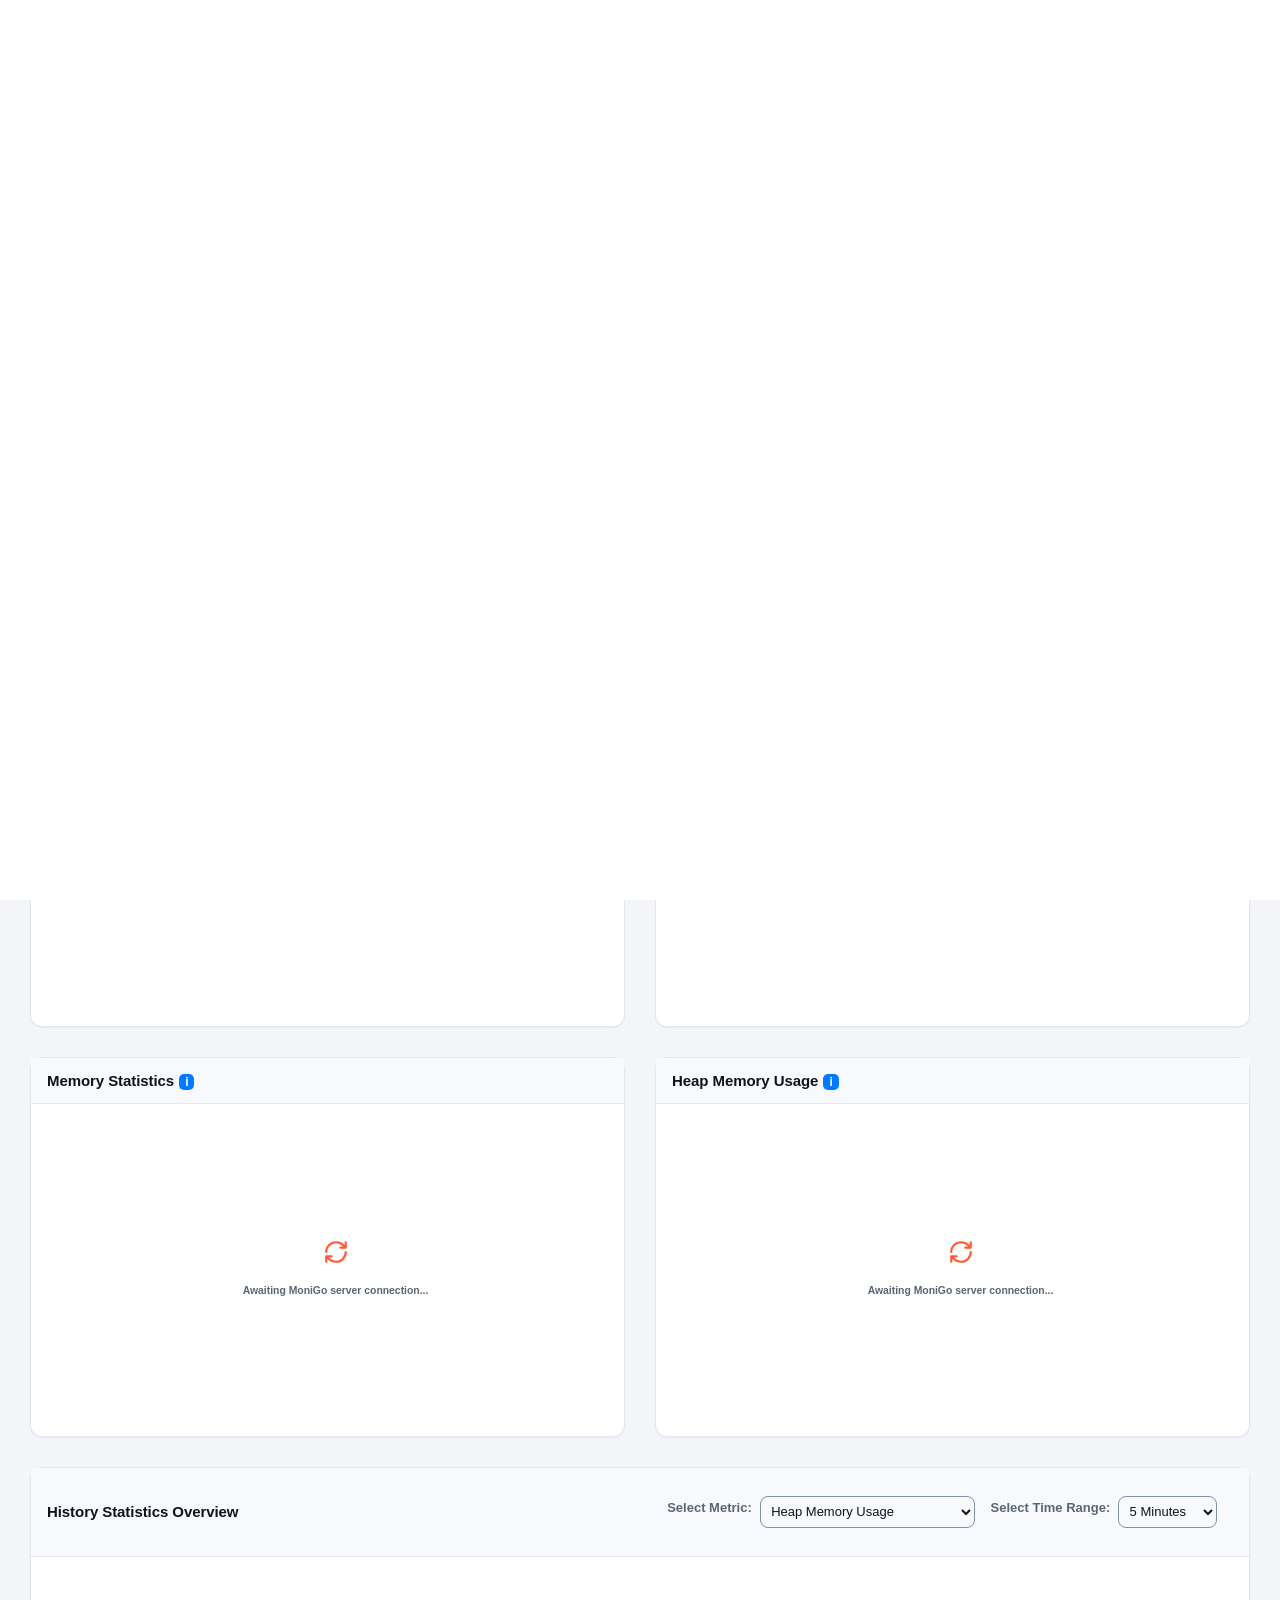
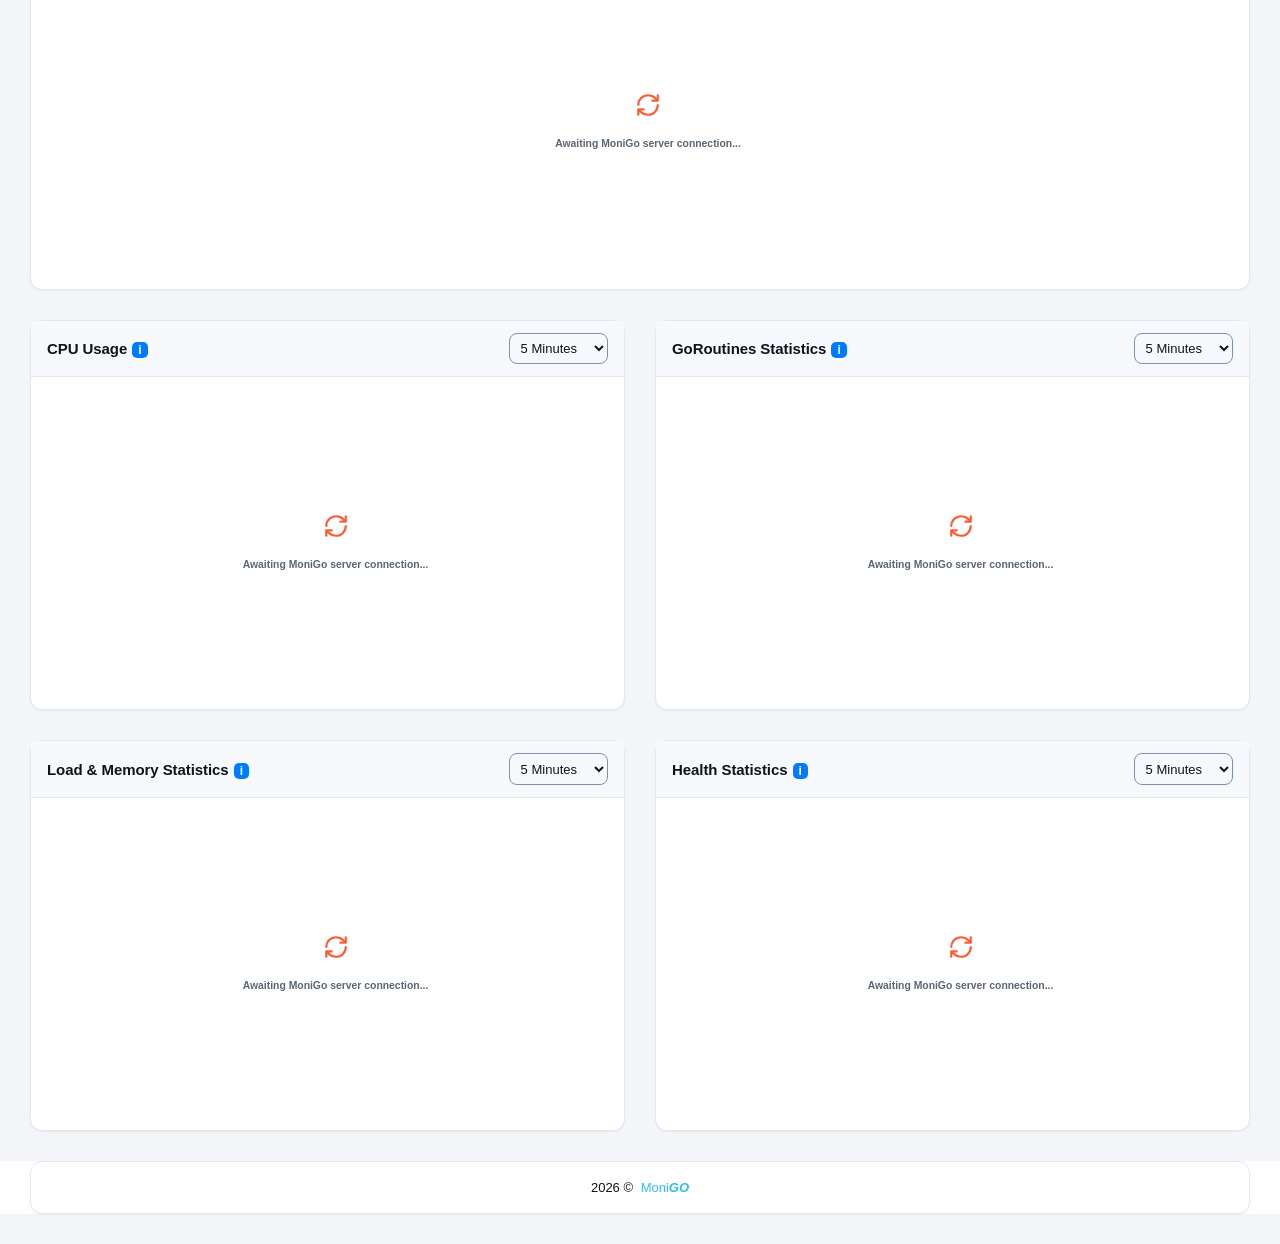
==== static/index.html @ 976254a9 "test(static): guard the invariants the shell swap is about to stress The dashboard has no build step" ====
<!DOCTYPE html>
<html lang="en">

<head>
    <meta charset="utf-8" />
    <meta name="viewport" content="width=device-width, initial-scale=1, shrink-to-fit=no" />
    <title>Monigo - Metrics Dashboard</title>
    <!-- Favicon -->
    <link rel="shortcut icon" href="./assets/favicon.ico" />

    <link rel="stylesheet" href="./css/core/backend-plugin.min.css" />
    <link rel="stylesheet" href="./css/core/backend.css?v=1.0.0" />
    <link rel="stylesheet" href="./css/monigo-styles.css" />
    <script src="./js/html2canvas.min.js"></script>
</head>

<body class="  ">
    <!--
      Icon sprite. Nine glyphs, hand-inlined, ~3 KB.

      This replaces Font Awesome 4.7.0, which was fetched from cdnjs and so
      rendered nothing on an airgapped host, and the dead `las la-bars` and
      `ri-menu-*` classes, whose icon fonts were never loaded at all in any
      network condition -- which is why the mobile menu buttons were invisible.

      Stroke icons inherit `currentColor`, so they follow the theme without a
      second set of rules. The GitHub mark is from simple-icons (CC0).
    -->
    <svg xmlns="http://www.w3.org/2000/svg" style="display:none" aria-hidden="true" focusable="false">
      <symbol id="i-menu" viewBox="0 0 24 24"><path d="M4 6h16M4 12h16M4 18h16"/></symbol>
      <symbol id="i-download" viewBox="0 0 24 24"><path d="M21 15v4a2 2 0 0 1-2 2H5a2 2 0 0 1-2-2v-4M7 10l5 5 5-5M12 15V3"/></symbol>
      <symbol id="i-refresh" viewBox="0 0 24 24"><path d="M3 12a9 9 0 0 1 9-9 9.75 9.75 0 0 1 6.74 2.74L21 8M21 3v5h-5M21 12a9 9 0 0 1-9 9 9.75 9.75 0 0 1-6.74-2.74L3 16M8 16H3v5"/></symbol>
      <symbol id="i-chevron-right" viewBox="0 0 24 24"><path d="m9 18 6-6-6-6"/></symbol>
      <symbol id="i-moon" viewBox="0 0 24 24"><path d="M12 3a6 6 0 0 0 9 9 9 9 0 1 1-9-9Z"/></symbol>
      <symbol id="i-sun" viewBox="0 0 24 24"><circle cx="12" cy="12" r="4"/><path d="M12 2v2M12 20v2M4.93 4.93l1.41 1.41M17.66 17.66l1.41 1.41M2 12h2M20 12h2M6.34 17.66l-1.41 1.41M19.07 4.93l-1.41 1.41"/></symbol>
      <symbol id="i-alert-triangle" viewBox="0 0 24 24"><path d="m21.73 18-8-14a2 2 0 0 0-3.48 0l-8 14A2 2 0 0 0 4 21h16a2 2 0 0 0 1.73-3ZM12 9v4M12 17h.01"/></symbol>
      <symbol id="i-check-circle" viewBox="0 0 24 24"><path d="M21.8 10A10 10 0 1 1 17 3.34M9 11l3 3L22 4"/></symbol>
      <symbol id="i-github" viewBox="0 0 24 24" fill="currentColor" stroke="none"><path d="M12 .297c-6.63 0-12 5.373-12 12 0 5.303 3.438 9.8 8.205 11.385.6.113.82-.258.82-.577 0-.285-.01-1.04-.015-2.04-3.338.724-4.042-1.61-4.042-1.61C4.422 18.07 3.633 17.7 3.633 17.7c-1.087-.744.084-.729.084-.729 1.205.084 1.838 1.236 1.838 1.236 1.07 1.835 2.809 1.305 3.495.998.108-.776.417-1.305.76-1.605-2.665-.3-5.466-1.332-5.466-5.93 0-1.31.465-2.38 1.235-3.22-.135-.303-.54-1.523.105-3.176 0 0 1.005-.322 3.3 1.23.96-.267 1.98-.399 3-.405 1.02.006 2.04.138 3 .405 2.28-1.552 3.285-1.23 3.285-1.23.645 1.653.24 2.873.12 3.176.765.84 1.23 1.91 1.23 3.22 0 4.61-2.805 5.625-5.475 5.92.42.36.81 1.096.81 2.22 0 1.606-.015 2.896-.015 3.286 0 .315.21.69.825.57C20.565 22.092 24 17.592 24 12.297c0-6.627-5.373-12-12-12"/></symbol>
    </svg>
    <!-- loader Start -->
    <div id="loading">
        <div id="loading-center"></div>
    </div>
    <!-- loader END -->
    <!-- Wrapper Start -->
    <div class="wrapper">
        <div class="iq-sidebar sidebar-default">
            <div class="iq-sidebar-logo d-flex align-items-center justify-content-between">
                <a href="./index.html" class="header-logo">
                    <img src="./assets/monigo-icon.png" class="img-fluid rounded-normal light-logo" alt="logo" />
                </a>
                <div class="iq-menu-bt-sidebar ml-0">
                    <svg class="icon wrapper-menu" aria-hidden="true"><use href="#i-menu"></use></svg>
                </div>
            </div>
            <!-- Service identity. The design puts what you are looking at above
                 the navigation, so the page answers "which service is this?"
                 without a round trip. Populated by common.js. -->
            <div class="mg-identity">
                <div class="mg-identity-avatar" id="mg-avatar">--</div>
                <div class="mg-identity-text">
                    <span class="mg-identity-name" id="mg-service-name">&nbsp;</span>
                    <span class="mg-identity-meta" id="mg-service-meta">&nbsp;</span>
                </div>
                <span class="mg-identity-dot" id="mg-status-dot" title="Connected"></span>
            </div>

            <div class="data-scrollbar" data-scroll="1">
                <nav class="iq-sidebar-menu">
                    <ul id="iq-sidebar-toggle" class="iq-menu">
                        <li class="mg-navlabel">MONITOR</li>
                        <li class="active">
                            <a href="./index.html" class="svg-icon">
                                <svg class="svg-icon" id="p-dash1" width="20" height="20"
                                    xmlns="http://www.w3.org/2000/svg" viewBox="0 0 24 24" fill="none"
                                    stroke="currentColor" stroke-width="2" stroke-linecap="round"
                                    stroke-linejoin="round">
                                    <path
                                        d="M21 16V8a2 2 0 0 0-1-1.73l-7-4a2 2 0 0 0-2 0l-7 4A2 2 0 0 0 3 8v8a2 2 0 0 0 1 1.73l7 4a2 2 0 0 0 2 0l7-4A2 2 0 0 0 21 16z">
                                    </path>
                                    <polyline points="3.27 6.96 12 12.01 20.73 6.96"></polyline>
                                    <line x1="12" y1="22.08" x2="12" y2="12"></line>
                                </svg>
                                <span class="ml-4">Dashboards</span>
                            </a>
                        </li>
                        <li class=" ">
                            <a href="./function-metrics.html" class="">
                                <svg class="svg-icon" id="p-dash1" width="20" height="20"
                                    xmlns="http://www.w3.org/2000/svg" viewBox="0 0 24 24" fill="none"
                                    stroke="currentColor" stroke-width="2" stroke-linecap="round"
                                    stroke-linejoin="round">
                                    <path
                                        d="M21 16V8a2 2 0 0 0-1-1.73l-7-4a2 2 0 0 0-2 0l-7 4A2 2 0 0 0 3 8v8a2 2 0 0 0 1 1.73l7 4a2 2 0 0 0 2 0l7-4A2 2 0 0 0 21 16z">
                                    </path>
                                    <polyline points="3.27 6.96 12 12.01 20.73 6.96"></polyline>
                                    <line x1="12" y1="22.08" x2="12" y2="12"></line>
                                </svg>
                                <span class="ml-4">Function Metrics</span><span class="mg-badge" id="mg-count-functions"></span>
                            </a>
                        </li>
                        <li class=" ">
                            <a href="./go-routines-stats.html" class="">
                                <svg class="svg-icon" id="p-dash1" width="20" height="20"
                                    xmlns="http://www.w3.org/2000/svg" viewBox="0 0 24 24" fill="none"
                                    stroke="currentColor" stroke-width="2" stroke-linecap="round"
                                    stroke-linejoin="round">
                                    <path
                                        d="M21 16V8a2 2 0 0 0-1-1.73l-7-4a2 2 0 0 0-2 0l-7 4A2 2 0 0 0 3 8v8a2 2 0 0 0 1 1.73l7 4a2 2 0 0 0 2 0l7-4A2 2 0 0 0 21 16z">
                                    </path>
                                    <polyline points="3.27 6.96 12 12.01 20.73 6.96"></polyline>
                                    <line x1="12" y1="22.08" x2="12" y2="12"></line>
                                </svg>
                                <span class="ml-4">Go Routines Stats</span><span class="mg-badge" id="mg-count-goroutines"></span>
                            </a>
                        </li>
                        <li class=" ">
                            <a href="./reports.html" class="">
                                <svg class="svg-icon" id="p-dash7" width="20" height="20"
                                    xmlns="http://www.w3.org/2000/svg" viewBox="0 0 24 24" fill="none"
                                    stroke="currentColor" stroke-width="2" stroke-linecap="round"
                                    stroke-linejoin="round">
                                    <path d="M14 2H6a2 2 0 0 0-2 2v16a2 2 0 0 0 2 2h12a2 2 0 0 0 2-2V8z"></path>
                                    <polyline points="14 2 14 8 20 8"></polyline>
                                    <line x1="16" y1="13" x2="8" y2="13"></line>
                                    <line x1="16" y1="17" x2="8" y2="17"></line>
                                    <polyline points="10 9 9 9 8 9"></polyline>
                                </svg>
                                <span class="ml-4">Reports</span>
                            </a>
                            <ul id="reports" class="iq-submenu collapse" data-parent="#iq-sidebar-toggle"></ul>
                        </li>
                    </ul>
                </nav>
                <div class="mg-storage">
                    <div class="mg-storage-head">
                        <span>STORAGE</span>
                        <span id="mg-storage-mode">&nbsp;</span>
                    </div>
                    <div class="mg-storage-value" id="mg-storage-value">&nbsp;</div>
                </div>
                <div id="sidebar-bottom" class="position-relative sidebar-bottom">
                    <div class="card border-none border-radius-20 p-2 bg-success-light">
                        <div class="card-body">
                            <div class="sidebarbottom-content">
                                <h6 class="body-title">
                                    Found a bug or have a feature request? Please report it on
                                    GitHub. If you find this project useful, we would appreciate
                                    a star on GitHub.
                                </h6>
                                <button type="button" class="btn sidebar-bottom-btn mt-4">
                                    <a href="https://github.com/iyashjayesh/monigo" target="_blank">
                                        Support the project
                                    </a>
                                </button>
                            </div>
                        </div>
                    </div>
                </div>
                <div class="p-3"></div>
            </div>
        </div>
        <div class="iq-top-navbar">
            <div class="iq-navbar-custom">
                <nav class="navbar navbar-expand-lg navbar-light p-0">
                    <div class="iq-navbar-logo d-flex align-items-center justify-content-between">
                        <svg class="icon wrapper-menu" aria-hidden="true"><use href="#i-menu"></use></svg>
                        <a href="./index.html" class="header-logo">
                            <img src="./assets/monigo-icon.png" class="img-fluid rounded-normal light-logo"
                                alt="logo" />
                        </a>
                    </div>
                    <div class="iq-search-bar device-search">
                        <div class="d-flex align-items-center">
                            <div class="collapse navbar-collapse">
                                <ul class="card navbar-nav ml-auto navbar-list align-items-center border-radius-20">
                                    <li class="nav-item nav-icon">
                                        <div class="health-status p-1">
                                            <span id="health-indicator" class="health-indicator"></span>
                                            <span id="health-message" class="health-message"></span>
                                        </div>
                                    </li>
                                </ul>
                            </div>
                        </div>
                    </div>
                    <button id="download-image-btn" type="button" class="btn btn-primary add-list">
                        <svg class="icon" aria-hidden="true"><use href="#i-download"></use></svg>
                        Download Dashboard Image
                    </button>
                    <div class="d-flex align-items-center">
                        <button class="navbar-toggler" type="button" data-toggle="collapse"
                            data-target="#navbarSupportedContent" aria-controls="navbarSupportedContent"
                            aria-label="Toggle navigation">
                            <svg class="icon" aria-hidden="true"><use href="#i-menu"></use></svg>
                        </button>
                        <div class="collapse navbar-collapse" id="navbarSupportedContent">
                            <ul class="navbar-nav ml-auto navbar-list align-items-center">
                                <!-- on hover cursor-pointer -->
                                <svg id="refresh-btn" class="icon mr-2 cursor-pointer" aria-hidden="true"><use href="#i-refresh"></use></svg>
                                <li class="nav-item nav-icon">
                                    <a class="btn border add-btn">
                                        <span id="refresh-countdown">Refreshing in 5m 0s</span>
                                    </a>
                                </li>
                                <li class="nav-item nav-icon dropdown">
                                    <a href="https://github.com/iyashjayesh/monigo" target="_blank">
                                        <svg class="icon icon-2x cursor-pointer" aria-hidden="true"><use href="#i-github"></use></svg>
                                        <span class="bg-primary"></span>
                                    </a>
                                </li>
                            </ul>
                        </div>
                    </div>
                </nav>
            </div>
        </div>
        <div class="content-page" id="content-page">
            <div class="container-fluid">
                <div class="row">
                    <div class="col-lg-4 align-items-center">
                        <div class="card card-block card-stretch card-height">
                            <div class="card-body">
                                <div class="service-health">
                                    <h4 class="mb-0">
                                        Health Info
                                        <span class="info-icon ml-1" data-tooltip="Health Score Calculation">i</span>
                                    </h4>
                                    <div id="service-health-tag"></div>
                                    <div id="system-health-tag"></div>
                                </div>
                                <div class="gauge" id="g1">
                                    <svg class="radial-ring" viewBox="0 0 100 100" style="width: 120px; height: 120px; margin: 0 auto; display: block;">
                                        <circle cx="50" cy="50" r="40" fill="transparent" stroke="rgba(156, 163, 175, 0.2)" stroke-width="8"></circle>
                                        <text x="50" y="56" text-anchor="middle" font-size="16" font-weight="bold" fill="#9ca3af">--%</text>
                                    </svg>
                                </div>
                            </div>
                        </div>
                    </div>
                    <div class="col-lg-8">
                        <div class="row">
                            <div class="col-lg-3 col-md-3">
                                <div class="card card-block card-stretch card-height">
                                    <div class="card-body">
                                        <div class="icon iq-icon-box-2 bg-info-light">
                                            <img src="./assets/product/service.png" class="img-fluid"
                                                alt="GoRoutines Image" />
                                        </div>
                                        <div id="service_name"></div>
                                        <div class="iq-progress-bar mt-2">
                                            <span class="bg-info iq-progress progress-1" data-percent="100">
                                            </span>
                                        </div>
                                    </div>
                                </div>
                            </div>
                            <div class="col-lg-3 col-md-3">
                                <div class="card card-block card-stretch card-height">
                                    <div class="card-body">
                                        <div class="icon iq-icon-box-2 bg-info-light">
                                            <img src="./assets/product/go-version.png" class="img-fluid"
                                                alt="GoRoutines Image" />
                                        </div>
                                        <div id="go_version"></div>
                                        <div class="iq-progress-bar mt-2">
                                            <span class="bg-info iq-progress progress-1" data-percent="100">
                                            </span>
                                        </div>
                                    </div>
                                </div>
                            </div>
                            <div class="col-lg-6 col-md-6">
                                <div class="card card-block card-stretch card-height">
                                    <div class="card-body">
                                        <div class="d-flex align-items-center card-total-sale">
                                            <div class="icon iq-icon-box-2 bg-info-light">
                                                <img src="./assets/product/start-time.png" class="img-fluid"
                                                    alt="Load Image" />
                                            </div>
                                            <div id="service_start_time"></div>
                                        </div>
                                        <div class="d-flex align-items-center card-total-sale">
                                            <div class="icon iq-icon-box-2 bg-info-light">
                                                <img src="./assets/product/id.png" class="img-fluid" alt="Load Image" />
                                            </div>
                                            <div id="process_id"></div>
                                        </div>
                                        <div class="iq-progress-bar mt-1">
                                            <span class="bg-info iq-progress progress-1" data-percent="100">
                                            </span>
                                        </div>
                                    </div>
                                </div>
                            </div>
                        </div>
                    </div>
                    <div class="col-lg-12" id="dashboard">
                        <div class="row">
                            <!-- GoROutines, Load, Cores, Memory,CPU Usage, Uptime, -->
                            <div class="col-lg-4 col-md-4">
                                <div class="card card-block card-stretch card-height">
                                    <div class="card-body">
                                        <div class="d-flex align-items-center mb-4 card-total-sale">
                                            <div class="icon iq-icon-box-2 bg-info-light">
                                                <img src="./assets/product/thread.png" class="img-fluid"
                                                    alt="GoRoutines Image" />
                                            </div>
                                            <div id="goroutines"></div>
                                            <!-- <div>
                                       <p class="mb-2">${item.name} <span class="info-icon" data-tooltip="${item.description}">i</span></p>
                                       <h4>${item.value}</h4>
                                       </div> -->
                                        </div>
                                        <div class="iq-progress-bar mt-2">
                                            <span class="bg-info iq-progress progress-1" style="width: 0%"
                                                data-percent="100">
                                            </span>
                                        </div>
                                    </div>
                                </div>
                            </div>
                            <div class="col-lg-4 col-md-4">
                                <div class="card card-block card-stretch card-height">
                                    <div class="card-body">
                                        <div class="d-flex align-items-center mb-4 card-total-sale">
                                            <div class="icon iq-icon-box-2 bg-info-light">
                                                <img src="./assets/product/cpu-load.png" class="img-fluid"
                                                    alt="Load Image" />
                                            </div>
                                            <div id="service-load"></div>
                                            <div style="padding-left: 64px">
                                                <button type="button" class="btn btn-primary" data-toggle="modal"
                                                    data-target="#loadUsageModalView">
                                                    Detailed View
                                                </button>
                                                <div class="modal fade" id="loadUsageModalView" tabindex="-1"
                                                    role="dialog" aria-labelledby="loadUsageModalViewTitle"
                                                    aria-hidden="true">
                                                    <div class="modal-dialog modal-dialog-scrollable" role="document">
                                                        <div class="modal-content">
                                                            <div class="modal-header">
                                                                <h5 class="modal-title" id="loadUsageModalViewTitle">
                                                                    Load
                                                                    Usage
                                                                    Statistics
                                                                </h5>
                                                                <button type="button" class="close" data-dismiss="modal"
                                                                    aria-label="Close">
                                                                    <span aria-hidden="true">&times;</span>
                                                                </button>
                                                            </div>
                                                            <div class="modal-body">
                                                                <div id="load-usage-detail-button"></div>
                                                            </div>
                                                            <div class="modal-footer">
                                                                <button type="button" class="btn btn-secondary"
                                                                    data-dismiss="modal">
                                                                    Close
                                                                </button>
                                                            </div>
                                                        </div>
                                                    </div>
                                                </div>
                                            </div>
                                        </div>
                                        <div class="iq-progress-bar mt-2">
                                            <span class="bg-info iq-progress progress-1" style="width: 0%"
                                                data-percent="100">
                                            </span>
                                        </div>
                                    </div>
                                </div>
                            </div>
                            <div class="col-lg-4 col-md-4">
                                <div class="card card-block card-stretch card-height">
                                    <div class="card-body">
                                        <div class="d-flex align-items-center mb-4 card-total-sale">
                                            <div class="icon iq-icon-box-2 bg-info-light">
                                                <img src="./assets/product/cpu-core.png" class="img-fluid"
                                                    alt="Cores Image" />
                                            </div>
                                            <div id="cores"></div>
                                            <div style="padding-left: 26px">
                                                <button type="button" class="btn btn-primary" data-toggle="modal"
                                                    data-target="#coreUsageModalView">
                                                    Detailed View
                                                </button>
                                                <div class="modal fade" id="coreUsageModalView" tabindex="-1"
                                                    role="dialog" aria-labelledby="coreUsageModalViewTitle"
                                                    aria-hidden="true">
                                                    <div class="modal-dialog modal-dialog-scrollable" role="document">
                                                        <div class="modal-content">
                                                            <div class="modal-header">
                                                                <h5 class="modal-title" id="coreUsageModalViewTitle">
                                                                    Core
                                                                    Usage
                                                                    Statistics
                                                                </h5>
                                                                <button type="button" class="close" data-dismiss="modal"
                                                                    aria-label="Close">
                                                                    <span aria-hidden="true">&times;</span>
                                                                </button>
                                                            </div>
                                                            <div class="modal-body">
                                                                <div id="core-usage-detail-button"></div>
                                                            </div>
                                                            <div class="modal-footer">
                                                                <button type="button" class="btn btn-secondary"
                                                                    data-dismiss="modal">
                                                                    Close
                                                                </button>
                                                            </div>
                                                        </div>
                                                    </div>
                                                </div>
                                            </div>
                                        </div>
                                        <div class="iq-progress-bar mt-2">
                                            <span class="bg-info iq-progress progress-1" style="width: 0%"
                                                data-percent="100">
                                            </span>
                                        </div>
                                    </div>
                                </div>
                            </div>
                            <div class="col-lg-4 col-md-4">
                                <div class="card card-block card-stretch card-height">
                                    <div class="card-body">
                                        <div class="d-flex align-items-center mb-4 card-total-sale">
                                            <div class="icon iq-icon-box-2 bg-info-light">
                                                <img src="./assets/product/memory.png" class="img-fluid"
                                                    alt="Memory Image" />
                                            </div>
                                            <div id="memory"></div>
                                            <div style="padding-left: 40px">
                                                <button type="button" class="btn btn-primary" data-toggle="modal"
                                                    data-target="#exampleModalScrollable">
                                                    Detailed View
                                                </button>
                                                <div class="modal fade" id="exampleModalScrollable" tabindex="-1"
                                                    role="dialog" aria-labelledby="exampleModalScrollableTitle"
                                                    aria-hidden="true">
                                                    <div class="modal-dialog modal-dialog-scrollable" role="document">
                                                        <div class="modal-content">
                                                            <div class="modal-header">
                                                                <h5 class="modal-title"
                                                                    id="exampleModalScrollableTitle">
                                                                    Memory
                                                                    Statistics
                                                                </h5>
                                                                <button type="button" class="close" data-dismiss="modal"
                                                                    aria-label="Close">
                                                                    <span aria-hidden="true">&times;</span>
                                                                </button>
                                                            </div>
                                                            <div class="modal-body">
                                                                <div id="memory-detail-button"></div>
                                                            </div>
                                                            <div class="modal-footer">
                                                                <button type="button" class="btn btn-secondary"
                                                                    data-dismiss="modal">
                                                                    Close
                                                                </button>
                                                            </div>
                                                        </div>
                                                    </div>
                                                </div>
                                            </div>
                                        </div>
                                        <div class="iq-progress-bar mt-2">
                                            <span class="bg-info iq-progress progress-1" style="width: 0%"
                                                data-percent="100">
                                            </span>
                                        </div>
                                    </div>
                                </div>
                            </div>
                            <div class="col-lg-4 col-md-4">
                                <div class="card card-block card-stretch card-height">
                                    <div class="card-body">
                                        <div class="d-flex align-items-center mb-4 card-total-sale">
                                            <div class="icon iq-icon-box-2 bg-info-light">
                                                <img src="./assets/product/cpu-usage.png" class="img-fluid"
                                                    alt="CPU Usage Image" />
                                            </div>
                                            <div id="cpu-usage"></div>
                                        </div>
                                        <div class="iq-progress-bar mt-2">
                                            <span class="bg-info iq-progress progress-1" style="width: 0%"
                                                data-percent="100">
                                            </span>
                                        </div>
                                    </div>
                                </div>
                            </div>
                            <div class="col-lg-4 col-md-4">
                                <div class="card card-block card-stretch card-height">
                                    <div class="card-body">
                                        <div class="d-flex align-items-center mb-4 card-total-sale">
                                            <div class="icon iq-icon-box-2 bg-info-light">
                                                <img src="./assets/product/uptime.png" class="img-fluid"
                                                    alt="Uptime Image" />
                                            </div>
                                            <div id="uptime"></div>
                                        </div>
                                        <div class="iq-progress-bar mt-2">
                                            <span class="bg-info iq-progress progress-1" style="width: 0%"
                                                data-percent="100">
                                            </span>
                                        </div>
                                    </div>
                                </div>
                            </div>
                        </div>
                    </div>
                    <div class="col-lg-6" id="load-statistics">
                        <div class="card card-block card-stretch card-height">
                            <div class="card-header d-flex justify-content-between">
                                <div class="header-title">
                                    <h4 class="card-title">
                                        Load Statistics
                                        <span class="info-icon"
                                            data-tooltip="Load Statistics shows the 'Service CPU Load', 'System CPU Load', 'Total CPU Load', 'Service Memory Load', 'System Memory Load'">i</span>
                                    </h4>
                                </div>
                                <button id="download-load-statistics-btn" type="button"
                                    class="btn btn-primary add-list">
                                    <svg class="icon" aria-hidden="true"><use href="#i-download"></use></svg>
                                    Image
                                </button>
                            </div>
                            <div class="card-body" style="position: relative">
                                <div class="chart-container" id="load-chart"></div>
                            </div>
                        </div>
                    </div>
                    <div class="col-lg-6">
                        <div class="card card-block card-stretch card-height">
                            <div class="card-header d-flex justify-content-between">
                                <div class="header-title">
                                    <h4 class="card-title">
                                        CPU Statistics
                                        <span class="info-icon"
                                            data-tooltip="CPU Statistics shows the 'Cores Used by Service', 'Cores Used by System', 'Idle Cores'">i</span>
                                    </h4>
                                </div>
                                <button id="download-cpu-statistics-btn" type="button" class="btn btn-primary add-list">
                                    <svg class="icon" aria-hidden="true"><use href="#i-download"></use></svg>
                                    Image
                                </button>
                            </div>
                            <div class="card-body" id="cpu-statistics" style="position: relative">
                                <div class="chart-container" id="cpu-chart"></div>
                            </div>
                        </div>
                    </div>
                    <div class="col-lg-6">
                        <div class="card card-block card-stretch card-height">
                            <div class="card-header d-flex justify-content-between">
                                <div class="header-title">
                                    <h4 class="card-title">
                                        Memory Statistics
                                        <span class="info-icon"
                                            data-tooltip="Memory Statistics shows the 'Memory Used by Service', 'Memory Used by System', 'Available Memory'">i</span>
                                    </h4>
                                </div>
                                <button id="download-memory-statistics-btn" type="button"
                                    class="btn btn-primary add-list">
                                    <svg class="icon" aria-hidden="true"><use href="#i-download"></use></svg>
                                    Image
                                </button>
                            </div>
                            <div class="card-body" id="memory-statistics" style="position: relative">
                                <div class="chart-container" id="memory-pie-chart"></div>
                            </div>
                        </div>
                    </div>
                    <div class="col-lg-6">
                        <div class="card card-block card-stretch card-height">
                            <div class="card-header d-flex justify-content-between">
                                <div class="header-title">
                                    <h4 class="card-title">
                                        Heap Memory Usage
                                        <span class="info-icon"
                                            data-tooltip="Heap Memory Usage shows the 'HeapAlloc', 'HeapSys', 'HeapIdle', 'HeapInuse', 'HeapReleased'">i</span>
                                    </h4>
                                </div>
                                <button id="download-heap-statistics-btn" type="button"
                                    class="btn btn-primary add-list">
                                    <svg class="icon" aria-hidden="true"><use href="#i-download"></use></svg>
                                    Image
                                </button>
                            </div>
                            <div class="card-body" style="position: relative">
                                <div class="chart-container" id="heap-memory-chart"></div>
                            </div>
                        </div>
                    </div>
                    <div class="col-lg-12">
                        <div class="card card-block card-stretch card-height">
                            <div class="card-header d-flex align-items-center justify-content-between">
                                <div class="header-title">
                                    <h4 class="card-title">
                                        History Statistics Overview
                                    </h4>
                                </div>
                                <div class="card-header-toolbar d-flex align-items-center">
                                    <button id="download-history-statistics-btn" type="button"
                                        class="btn btn-primary add-list" style="margin-right: 20px">
                                        <svg class="icon" aria-hidden="true"><use href="#i-download"></use></svg>
                                        Image
                                    </button>
                                    <div class="controls d-flex">
                                        <div class="dropdown">
                                            <label for="metric-select" class="dropdown-label">Select Metric:</label>
                                            <select id="metric-select" class="dropdown-select">
                                                <option value="heap">
                                                    Heap Memory Usage
                                                </option>
                                                <option value="stack">
                                                    Stack Memory Usage
                                                </option>
                                                <option value="gc">
                                                    Garbage Collection
                                                </option>
                                                <option value="misc">
                                                    Miscellaneous System
                                                    Memory
                                                </option>
                                            </select>
                                        </div>
                                        <div class="dropdown ml-3">
                                            <label for="time-select" class="dropdown-label">Select Time Range:</label>
                                            <select id="time-select" class="dropdown-select">
                                                <option value="5m">
                                                    5 Minutes
                                                </option>
                                                <option value="15m">
                                                    15 Minutes
                                                </option>
                                                <option value="30m">
                                                    30 Minutes
                                                </option>
                                                <option value="1h">
                                                    1 Hour
                                                </option>
                                                <option value="6h">
                                                    6 Hours
                                                </option>
                                                <option value="1d">
                                                    1 Day
                                                </option>
                                                <option value="3d">
                                                    3 Days
                                                </option>
                                                <option value="7d">
                                                    7 Days
                                                </option>
                                            </select>
                                        </div>
                                    </div>
                                </div>
                            </div>
                            <div class="card-body">
                                <div class="col-lg-12">
                                    <div id="chart" class="chart-container"></div>
                                </div>
                            </div>
                        </div>
                    </div>
                    <div class="col-lg-6">
                        <div class="card card-block card-stretch card-height">
                            <div class="card-header d-flex justify-content-between">
                                <div class="header-title">
                                    <h4 class="card-title">
                                        CPU Usage
                                        <span class="info-icon"
                                            data-tooltip="CPU Usage shows the 'Cores Used by Service', 'Cores Used by System', 'Idle Cores'">i</span>
                                    </h4>
                                </div>
                                <button id="download-cpu-usage-btn" type="button" class="btn btn-primary add-list">
                                    <svg class="icon" aria-hidden="true"><use href="#i-download"></use></svg>
                                    Image
                                </button>
                                <div class="d-flex align-items-center">
                                    <div class="controls d-flex">
                                        <div class="dropdown ml-3">
                                            <select id="cpu-usage-time-select" class="dropdown-select">
                                                <option value="5m">
                                                    5 Minutes
                                                </option>
                                                <option value="15m">
                                                    15 Minutes
                                                </option>
                                                <option value="30m">
                                                    30 Minutes
                                                </option>
                                                <option value="1h">
                                                    1 Hour
                                                </option>
                                                <option value="6h">
                                                    6 Hours
                                                </option>
                                                <option value="1d">
                                                    1 Day
                                                </option>
                                                <option value="3d">
                                                    3 Days
                                                </option>
                                                <option value="7d">
                                                    7 Days
                                                </option>
                                            </select>
                                        </div>
                                    </div>
                                </div>
                            </div>
                            <div class="card-body" style="position: relative">
                                <div class="chart-container" id="cpu-usage-chart"></div>
                            </div>
                        </div>
                    </div>
                    <div class="col-lg-6">
                        <div class="card card-block card-stretch card-height">
                            <div class="card-header d-flex justify-content-between">
                                <div class="header-title">
                                    <h4 class="card-title">
                                        GoRoutines Statistics
                                        <span class="info-icon"
                                            data-tooltip="Goroutines Statistics shows the 'Total Goroutines'">i</span>
                                    </h4>
                                </div>
                                <button id="download-go-routines-statistics-btn" type="button"
                                    class="btn btn-primary add-list">
                                    <svg class="icon" aria-hidden="true"><use href="#i-download"></use></svg>
                                    Image
                                </button>
                                <div class="d-flex align-items-center">
                                    <div class="controls d-flex">
                                        <div class="dropdown ml-3">
                                            <select id="goroutines-time-select" class="dropdown-select">
                                                <option value="5m">
                                                    5 Minutes
                                                </option>
                                                <option value="15m">
                                                    15 Minutes
                                                </option>
                                                <option value="30m">
                                                    30 Minutes
                                                </option>
                                                <option value="1h">
                                                    1 Hour
                                                </option>
                                                <option value="6h">
                                                    6 Hours
                                                </option>
                                                <option value="1d">
                                                    1 Day
                                                </option>
                                                <option value="3d">
                                                    3 Days
                                                </option>
                                                <option value="7d">
                                                    7 Days
                                                </option>
                                            </select>
                                        </div>
                                    </div>
                                </div>
                            </div>
                            <div class="card-body" style="position: relative">
                                <div class="chart-container" id="goroutines-chart"></div>
                            </div>
                        </div>
                    </div>
                    <div class="col-lg-6">
                        <div class="card card-block card-stretch card-height">
                            <div class="card-header d-flex justify-content-between">
                                <div class="header-title">
                                    <h4 class="card-title">
                                        Load & Memory Statistics
                                        <span class="info-icon"
                                            data-tooltip="Load & Memory Statistics shows the 'Service CPU Load', 'System CPU Load', 'Total CPU Load', 'Service Memory Load', 'System Memory Load'">i</span>
                                    </h4>
                                </div>
                                <button id="download-load-memory-statistics-btn" type="button"
                                    class="btn btn-primary add-list">
                                    <svg class="icon" aria-hidden="true"><use href="#i-download"></use></svg>
                                    Image
                                </button>
                                <div class="d-flex align-items-center">
                                    <div class="controls d-flex">
                                        <div class="dropdown ml-3">
                                            <select id="load-memory-time-select" class="dropdown-select">
                                                <option value="5m">
                                                    5 Minutes
                                                </option>
                                                <option value="15m">
                                                    15 Minutes
                                                </option>
                                                <option value="30m">
                                                    30 Minutes
                                                </option>
                                                <option value="1h">
                                                    1 Hour
                                                </option>
                                                <option value="6h">
                                                    6 Hours
                                                </option>
                                                <option value="1d">
                                                    1 Day
                                                </option>
                                                <option value="3d">
                                                    3 Days
                                                </option>
                                                <option value="7d">
                                                    7 Days
                                                </option>
                                            </select>
                                        </div>
                                    </div>
                                </div>
                            </div>
                            <div class="card-body" style="position: relative">
                                <div class="chart-container" id="load-memory-chart"></div>
                            </div>
                        </div>
                    </div>
                    <div class="col-lg-6">
                        <div class="card card-block card-stretch card-height">
                            <div class="card-header d-flex justify-content-between">
                                <div class="header-title">
                                    <h4 class="card-title">
                                        Health Statistics
                                        <span class="info-icon"
                                            data-tooltip="Health Statistics shows the 'Service Health', 'System Health', 'Overall Health'">i</span>
                                    </h4>
                                </div>
                                <button id="download-health-statistics-btn" type="button"
                                    class="btn btn-primary add-list">
                                    <svg class="icon" aria-hidden="true"><use href="#i-download"></use></svg>
                                    Image
                                </button>
                                <div class="d-flex align-items-center">
                                    <div class="controls d-flex">
                                        <div class="dropdown ml-3">
                                            <select id="health-time-select" class="dropdown-select">
                                                <option value="5m">
                                                    5 Minutes
                                                </option>
                                                <option value="15m">
                                                    15 Minutes
                                                </option>
                                                <option value="30m">
                                                    30 Minutes
                                                </option>
                                                <option value="1h">
                                                    1 Hour
                                                </option>
                                                <option value="6h">
                                                    6 Hours
                                                </option>
                                                <option value="1d">
                                                    1 Day
                                                </option>
                                                <option value="3d">
                                                    3 Days
                                                </option>
                                                <option value="7d">
                                                    7 Days
                                                </option>
                                            </select>
                                        </div>
                                    </div>
                                </div>
                            </div>
                            <div class="card-body" style="position: relative">
                                <div class="chart-container" id="health-chart"></div>
                            </div>
                        </div>
                    </div>
                </div>
                <!-- Page end  -->
            </div>
        </div>
    </div>
    <!-- Wrapper End-->
    <footer class="iq-footer">
        <div class="container-fluid">
            <div class="card">
                <div class="card-body">
                    <div class="text-center">
                        <span class="mr-1">
                            <script>
                                document.write(new Date().getFullYear());
                            </script>
                            ©
                        </span>
                        <a href="https://github.com/iyashjayesh/monigo/releases" target="_blank" rel="noopener">Moni<strong><em>GO</em></strong></a>
                    </div>

                    <!-- <div class="row">
                        <div class="col-lg-6">
                            <ul class="list-inline mb-0">
                                <li class="list-inline-item"><a href="../backend/privacy-policy.html">Privacy Policy</a>
                                </li>
                                <li class="list-inline-item"><a href="../backend/terms-of-service.html">Terms of Use</a>
                                </li>
                            </ul>
                        </div>
                        <div class="col-lg-6 text-right">
                            <span class="mr-1">
                                <script>document.write(new Date().getFullYear())</script>©
                            </span>
                            <a href="https://github.com/iyashjayesh/monigo/releases" target="_blank" rel="noopener">Moni<strong><em>GO</em></strong></a>.
                        </div>
                    </div> -->
                </div>
            </div>
        </div>
    </footer>

    <!-- Javascript -->
    <!-- <script src="./js/core/main.js" defer></script> -->
    <script src="./js/index.js" defer></script>
    <script src="./js/common.js" defer></script>
    <script src="./js/refresh.js" defer></script>
    <script src="./js/historycharts.js" defer></script>
    <script src="./js/echarts.min.js"></script>

    <!-- Backend Bundle JavaScript -->
    <script src="./js/core/backend-bundle.min.js"></script>
    <script src="./js/core/app.js"></script>
</body>

</html>
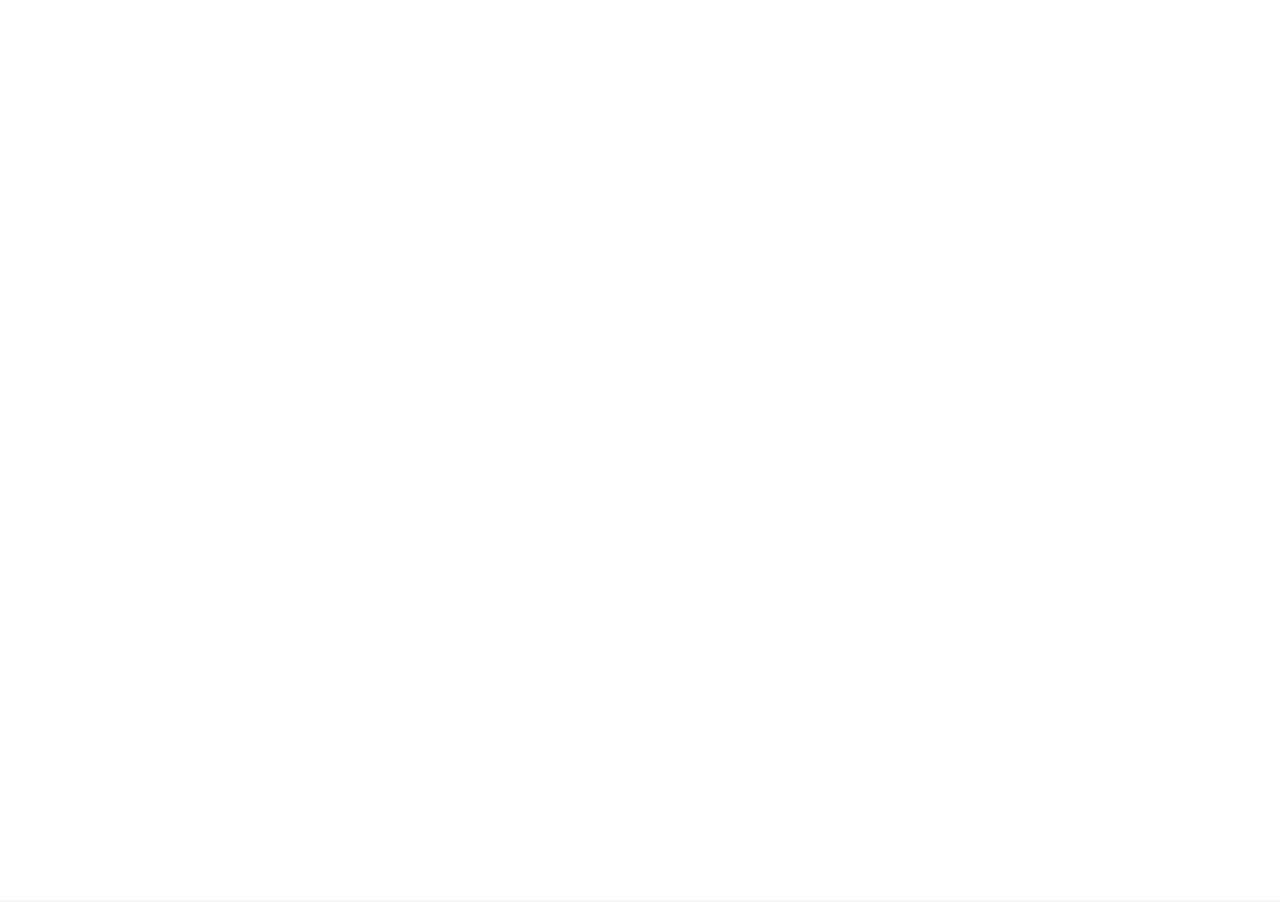
==== commit c96bfbe7: "Merge feat/design-overview into the shell-v2 line That branch already rewrote all four pages to the " ====
--- a/static/index.html
+++ b/static/index.html
@@ -11,7 +11,6 @@
     <link rel="stylesheet" href="./css/core/backend-plugin.min.css" />
     <link rel="stylesheet" href="./css/core/backend.css?v=1.0.0" />
     <link rel="stylesheet" href="./css/monigo-styles.css" />
-    <script src="./js/html2canvas.min.js"></script>
 </head>
 
 <body class="  ">
@@ -30,6 +29,7 @@
       <symbol id="i-menu" viewBox="0 0 24 24"><path d="M4 6h16M4 12h16M4 18h16"/></symbol>
       <symbol id="i-download" viewBox="0 0 24 24"><path d="M21 15v4a2 2 0 0 1-2 2H5a2 2 0 0 1-2-2v-4M7 10l5 5 5-5M12 15V3"/></symbol>
       <symbol id="i-refresh" viewBox="0 0 24 24"><path d="M3 12a9 9 0 0 1 9-9 9.75 9.75 0 0 1 6.74 2.74L21 8M21 3v5h-5M21 12a9 9 0 0 1-9 9 9.75 9.75 0 0 1-6.74-2.74L3 16M8 16H3v5"/></symbol>
+      <symbol id="i-search" viewBox="0 0 24 24"><circle cx="11" cy="11" r="7"/><path d="m16.5 16.5 4 4"/></symbol>
       <symbol id="i-chevron-right" viewBox="0 0 24 24"><path d="m9 18 6-6-6-6"/></symbol>
       <symbol id="i-moon" viewBox="0 0 24 24"><path d="M12 3a6 6 0 0 0 9 9 9 9 0 1 1-9-9Z"/></symbol>
       <symbol id="i-sun" viewBox="0 0 24 24"><circle cx="12" cy="12" r="4"/><path d="M12 2v2M12 20v2M4.93 4.93l1.41 1.41M17.66 17.66l1.41 1.41M2 12h2M20 12h2M6.34 17.66l-1.41 1.41M19.07 4.93l-1.41 1.41"/></symbol>
@@ -71,7 +71,7 @@
                         <li class="mg-navlabel">MONITOR</li>
                         <li class="active">
                             <a href="./index.html" class="svg-icon">
-                                <svg class="svg-icon" id="p-dash1" width="20" height="20"
+                                <svg class="svg-icon" width="20" height="20"
                                     xmlns="http://www.w3.org/2000/svg" viewBox="0 0 24 24" fill="none"
                                     stroke="currentColor" stroke-width="2" stroke-linecap="round"
                                     stroke-linejoin="round">
@@ -86,7 +86,7 @@
                         </li>
                         <li class=" ">
                             <a href="./function-metrics.html" class="">
-                                <svg class="svg-icon" id="p-dash1" width="20" height="20"
+                                <svg class="svg-icon" width="20" height="20"
                                     xmlns="http://www.w3.org/2000/svg" viewBox="0 0 24 24" fill="none"
                                     stroke="currentColor" stroke-width="2" stroke-linecap="round"
                                     stroke-linejoin="round">
@@ -101,7 +101,7 @@
                         </li>
                         <li class=" ">
                             <a href="./go-routines-stats.html" class="">
-                                <svg class="svg-icon" id="p-dash1" width="20" height="20"
+                                <svg class="svg-icon" width="20" height="20"
                                     xmlns="http://www.w3.org/2000/svg" viewBox="0 0 24 24" fill="none"
                                     stroke="currentColor" stroke-width="2" stroke-linecap="round"
                                     stroke-linejoin="round">
@@ -160,773 +160,312 @@
                 <div class="p-3"></div>
             </div>
         </div>
-        <div class="iq-top-navbar">
-            <div class="iq-navbar-custom">
-                <nav class="navbar navbar-expand-lg navbar-light p-0">
-                    <div class="iq-navbar-logo d-flex align-items-center justify-content-between">
-                        <svg class="icon wrapper-menu" aria-hidden="true"><use href="#i-menu"></use></svg>
-                        <a href="./index.html" class="header-logo">
-                            <img src="./assets/monigo-icon.png" class="img-fluid rounded-normal light-logo"
-                                alt="logo" />
-                        </a>
-                    </div>
-                    <div class="iq-search-bar device-search">
-                        <div class="d-flex align-items-center">
-                            <div class="collapse navbar-collapse">
-                                <ul class="card navbar-nav ml-auto navbar-list align-items-center border-radius-20">
-                                    <li class="nav-item nav-icon">
-                                        <div class="health-status p-1">
-                                            <span id="health-indicator" class="health-indicator"></span>
-                                            <span id="health-message" class="health-message"></span>
-                                        </div>
-                                    </li>
-                                </ul>
-                            </div>
-                        </div>
-                    </div>
-                    <button id="download-image-btn" type="button" class="btn btn-primary add-list">
-                        <svg class="icon" aria-hidden="true"><use href="#i-download"></use></svg>
-                        Download Dashboard Image
-                    </button>
-                    <div class="d-flex align-items-center">
-                        <button class="navbar-toggler" type="button" data-toggle="collapse"
-                            data-target="#navbarSupportedContent" aria-controls="navbarSupportedContent"
-                            aria-label="Toggle navigation">
-                            <svg class="icon" aria-hidden="true"><use href="#i-menu"></use></svg>
-                        </button>
-                        <div class="collapse navbar-collapse" id="navbarSupportedContent">
-                            <ul class="navbar-nav ml-auto navbar-list align-items-center">
-                                <!-- on hover cursor-pointer -->
-                                <svg id="refresh-btn" class="icon mr-2 cursor-pointer" aria-hidden="true"><use href="#i-refresh"></use></svg>
-                                <li class="nav-item nav-icon">
-                                    <a class="btn border add-btn">
-                                        <span id="refresh-countdown">Refreshing in 5m 0s</span>
-                                    </a>
-                                </li>
-                                <li class="nav-item nav-icon dropdown">
-                                    <a href="https://github.com/iyashjayesh/monigo" target="_blank">
-                                        <svg class="icon icon-2x cursor-pointer" aria-hidden="true"><use href="#i-github"></use></svg>
-                                        <span class="bg-primary"></span>
-                                    </a>
-                                </li>
-                            </ul>
-                        </div>
-                    </div>
-                </nav>
+<header class="mg-topbar">
+  <button type="button" class="mg-iconbtn mg-topbar-menu" id="mg-topbar-menu"
+          aria-label="Toggle navigation" aria-expanded="false">
+    <svg class="mg-icon" aria-hidden="true" focusable="false"><use href="#i-menu"></use></svg>
+  </button>
+
+  <div class="mg-topbar-heading">
+    <h1 class="mg-topbar-title" id="mg-page-title">Overview</h1>
+    <span class="mg-topbar-subtitle" id="mg-page-subtitle">runtime</span>
+  </div>
+
+  <div class="mg-service-pill" id="mg-service-pill">
+    <span class="mg-service-dot" id="mg-service-dot" aria-hidden="true"></span>
+    <span class="mg-service-name" id="mg-topbar-state">—</span>
+  </div>
+
+  <div class="mg-topbar-actions">
+    <div class="mg-range" id="mg-range" role="group" aria-label="Chart time range">
+      <button type="button" class="mg-range-seg" data-range="5m"  aria-pressed="false">5m</button>
+      <button type="button" class="mg-range-seg is-active" data-range="15m" aria-pressed="true">15m</button>
+      <button type="button" class="mg-range-seg" data-range="1h"  aria-pressed="false">1h</button>
+      <button type="button" class="mg-range-seg" data-range="24h" aria-pressed="false">24h</button>
+    </div>
+
+    <button type="button" class="mg-live is-live" id="mg-live" aria-pressed="true"
+            aria-label="Toggle live polling">
+      <span class="mg-live-dot" aria-hidden="true"></span>
+      <span class="mg-live-label" id="mg-live-label">LIVE</span>
+    </button>
+
+    <button type="button" class="mg-iconbtn" id="mg-theme-toggle" title="Toggle theme"
+            aria-label="Toggle theme">
+      <svg class="mg-icon" aria-hidden="true" focusable="false"><use href="#i-moon" id="mg-theme-icon"></use></svg>
+    </button>
+  </div>
+</header>
+
+<main class="mg-main" id="mg-main">
+  <div class="mg-screen" id="mg-screen-overview">
+
+    <!-- ============ 1. HEALTH STRIP ============ -->
+    <div class="mg-health-strip">
+
+      <section class="mg-card mg-health-card--service" aria-label="Service health">
+        <div class="mg-ring">
+          <svg class="mg-ring__svg" viewBox="0 0 88 88" width="88" height="88" aria-hidden="true">
+            <circle class="mg-ring__track" cx="44" cy="44" r="37" fill="none" stroke-width="8"></circle>
+            <circle class="mg-ring__arc" id="mg-ring-arc" cx="44" cy="44" r="37" fill="none"
+                    stroke-width="8" stroke-linecap="round" stroke-dasharray="0 232.5"
+                    transform="rotate(-90 44 44)"></circle>
+          </svg>
+          <div class="mg-ring__center">
+            <span class="mg-ring__value" id="mg-ring-value">—</span>
+            <span class="mg-ring__caption">SERVICE</span>
+          </div>
+        </div>
+
+        <div class="mg-health-status">
+          <span class="mg-health-status__state" id="mg-svc-state">—</span>
+          <span class="mg-health-status__detail" id="mg-svc-detail"></span>
+          <span class="mg-health-status__stamp" id="mg-svc-stamp">last check —</span>
+        </div>
+      </section>
+
+      <section class="mg-card mg-health-card--system" aria-label="System health">
+        <div class="mg-sys-health__head">
+          <span class="mg-eyebrow mg-eyebrow--wide">SYSTEM HEALTH</span>
+          <span class="mg-health-status__state" id="mg-sys-state">—</span>
+        </div>
+
+        <div class="mg-bars" id="mg-sys-bars">
+          <div class="mg-bar" data-bar="cpu">
+            <div class="mg-bar__row">
+              <span class="mg-bar__name">host cpu</span>
+              <span class="mg-bar__value" id="mg-bar-cpu-value">—</span>
             </div>
-        </div>
-        <div class="content-page" id="content-page">
-            <div class="container-fluid">
-                <div class="row">
-                    <div class="col-lg-4 align-items-center">
-                        <div class="card card-block card-stretch card-height">
-                            <div class="card-body">
-                                <div class="service-health">
-                                    <h4 class="mb-0">
-                                        Health Info
-                                        <span class="info-icon ml-1" data-tooltip="Health Score Calculation">i</span>
-                                    </h4>
-                                    <div id="service-health-tag"></div>
-                                    <div id="system-health-tag"></div>
-                                </div>
-                                <div class="gauge" id="g1">
-                                    <svg class="radial-ring" viewBox="0 0 100 100" style="width: 120px; height: 120px; margin: 0 auto; display: block;">
-                                        <circle cx="50" cy="50" r="40" fill="transparent" stroke="rgba(156, 163, 175, 0.2)" stroke-width="8"></circle>
-                                        <text x="50" y="56" text-anchor="middle" font-size="16" font-weight="bold" fill="#9ca3af">--%</text>
-                                    </svg>
-                                </div>
-                            </div>
-                        </div>
-                    </div>
-                    <div class="col-lg-8">
-                        <div class="row">
-                            <div class="col-lg-3 col-md-3">
-                                <div class="card card-block card-stretch card-height">
-                                    <div class="card-body">
-                                        <div class="icon iq-icon-box-2 bg-info-light">
-                                            <img src="./assets/product/service.png" class="img-fluid"
-                                                alt="GoRoutines Image" />
-                                        </div>
-                                        <div id="service_name"></div>
-                                        <div class="iq-progress-bar mt-2">
-                                            <span class="bg-info iq-progress progress-1" data-percent="100">
-                                            </span>
-                                        </div>
-                                    </div>
-                                </div>
-                            </div>
-                            <div class="col-lg-3 col-md-3">
-                                <div class="card card-block card-stretch card-height">
-                                    <div class="card-body">
-                                        <div class="icon iq-icon-box-2 bg-info-light">
-                                            <img src="./assets/product/go-version.png" class="img-fluid"
-                                                alt="GoRoutines Image" />
-                                        </div>
-                                        <div id="go_version"></div>
-                                        <div class="iq-progress-bar mt-2">
-                                            <span class="bg-info iq-progress progress-1" data-percent="100">
-                                            </span>
-                                        </div>
-                                    </div>
-                                </div>
-                            </div>
-                            <div class="col-lg-6 col-md-6">
-                                <div class="card card-block card-stretch card-height">
-                                    <div class="card-body">
-                                        <div class="d-flex align-items-center card-total-sale">
-                                            <div class="icon iq-icon-box-2 bg-info-light">
-                                                <img src="./assets/product/start-time.png" class="img-fluid"
-                                                    alt="Load Image" />
-                                            </div>
-                                            <div id="service_start_time"></div>
-                                        </div>
-                                        <div class="d-flex align-items-center card-total-sale">
-                                            <div class="icon iq-icon-box-2 bg-info-light">
-                                                <img src="./assets/product/id.png" class="img-fluid" alt="Load Image" />
-                                            </div>
-                                            <div id="process_id"></div>
-                                        </div>
-                                        <div class="iq-progress-bar mt-1">
-                                            <span class="bg-info iq-progress progress-1" data-percent="100">
-                                            </span>
-                                        </div>
-                                    </div>
-                                </div>
-                            </div>
-                        </div>
-                    </div>
-                    <div class="col-lg-12" id="dashboard">
-                        <div class="row">
-                            <!-- GoROutines, Load, Cores, Memory,CPU Usage, Uptime, -->
-                            <div class="col-lg-4 col-md-4">
-                                <div class="card card-block card-stretch card-height">
-                                    <div class="card-body">
-                                        <div class="d-flex align-items-center mb-4 card-total-sale">
-                                            <div class="icon iq-icon-box-2 bg-info-light">
-                                                <img src="./assets/product/thread.png" class="img-fluid"
-                                                    alt="GoRoutines Image" />
-                                            </div>
-                                            <div id="goroutines"></div>
-                                            <!-- <div>
-                                       <p class="mb-2">${item.name} <span class="info-icon" data-tooltip="${item.description}">i</span></p>
-                                       <h4>${item.value}</h4>
-                                       </div> -->
-                                        </div>
-                                        <div class="iq-progress-bar mt-2">
-                                            <span class="bg-info iq-progress progress-1" style="width: 0%"
-                                                data-percent="100">
-                                            </span>
-                                        </div>
-                                    </div>
-                                </div>
-                            </div>
-                            <div class="col-lg-4 col-md-4">
-                                <div class="card card-block card-stretch card-height">
-                                    <div class="card-body">
-                                        <div class="d-flex align-items-center mb-4 card-total-sale">
-                                            <div class="icon iq-icon-box-2 bg-info-light">
-                                                <img src="./assets/product/cpu-load.png" class="img-fluid"
-                                                    alt="Load Image" />
-                                            </div>
-                                            <div id="service-load"></div>
-                                            <div style="padding-left: 64px">
-                                                <button type="button" class="btn btn-primary" data-toggle="modal"
-                                                    data-target="#loadUsageModalView">
-                                                    Detailed View
-                                                </button>
-                                                <div class="modal fade" id="loadUsageModalView" tabindex="-1"
-                                                    role="dialog" aria-labelledby="loadUsageModalViewTitle"
-                                                    aria-hidden="true">
-                                                    <div class="modal-dialog modal-dialog-scrollable" role="document">
-                                                        <div class="modal-content">
-                                                            <div class="modal-header">
-                                                                <h5 class="modal-title" id="loadUsageModalViewTitle">
-                                                                    Load
-                                                                    Usage
-                                                                    Statistics
-                                                                </h5>
-                                                                <button type="button" class="close" data-dismiss="modal"
-                                                                    aria-label="Close">
-                                                                    <span aria-hidden="true">&times;</span>
-                                                                </button>
-                                                            </div>
-                                                            <div class="modal-body">
-                                                                <div id="load-usage-detail-button"></div>
-                                                            </div>
-                                                            <div class="modal-footer">
-                                                                <button type="button" class="btn btn-secondary"
-                                                                    data-dismiss="modal">
-                                                                    Close
-                                                                </button>
-                                                            </div>
-                                                        </div>
-                                                    </div>
-                                                </div>
-                                            </div>
-                                        </div>
-                                        <div class="iq-progress-bar mt-2">
-                                            <span class="bg-info iq-progress progress-1" style="width: 0%"
-                                                data-percent="100">
-                                            </span>
-                                        </div>
-                                    </div>
-                                </div>
-                            </div>
-                            <div class="col-lg-4 col-md-4">
-                                <div class="card card-block card-stretch card-height">
-                                    <div class="card-body">
-                                        <div class="d-flex align-items-center mb-4 card-total-sale">
-                                            <div class="icon iq-icon-box-2 bg-info-light">
-                                                <img src="./assets/product/cpu-core.png" class="img-fluid"
-                                                    alt="Cores Image" />
-                                            </div>
-                                            <div id="cores"></div>
-                                            <div style="padding-left: 26px">
-                                                <button type="button" class="btn btn-primary" data-toggle="modal"
-                                                    data-target="#coreUsageModalView">
-                                                    Detailed View
-                                                </button>
-                                                <div class="modal fade" id="coreUsageModalView" tabindex="-1"
-                                                    role="dialog" aria-labelledby="coreUsageModalViewTitle"
-                                                    aria-hidden="true">
-                                                    <div class="modal-dialog modal-dialog-scrollable" role="document">
-                                                        <div class="modal-content">
-                                                            <div class="modal-header">
-                                                                <h5 class="modal-title" id="coreUsageModalViewTitle">
-                                                                    Core
-                                                                    Usage
-                                                                    Statistics
-                                                                </h5>
-                                                                <button type="button" class="close" data-dismiss="modal"
-                                                                    aria-label="Close">
-                                                                    <span aria-hidden="true">&times;</span>
-                                                                </button>
-                                                            </div>
-                                                            <div class="modal-body">
-                                                                <div id="core-usage-detail-button"></div>
-                                                            </div>
-                                                            <div class="modal-footer">
-                                                                <button type="button" class="btn btn-secondary"
-                                                                    data-dismiss="modal">
-                                                                    Close
-                                                                </button>
-                                                            </div>
-                                                        </div>
-                                                    </div>
-                                                </div>
-                                            </div>
-                                        </div>
-                                        <div class="iq-progress-bar mt-2">
-                                            <span class="bg-info iq-progress progress-1" style="width: 0%"
-                                                data-percent="100">
-                                            </span>
-                                        </div>
-                                    </div>
-                                </div>
-                            </div>
-                            <div class="col-lg-4 col-md-4">
-                                <div class="card card-block card-stretch card-height">
-                                    <div class="card-body">
-                                        <div class="d-flex align-items-center mb-4 card-total-sale">
-                                            <div class="icon iq-icon-box-2 bg-info-light">
-                                                <img src="./assets/product/memory.png" class="img-fluid"
-                                                    alt="Memory Image" />
-                                            </div>
-                                            <div id="memory"></div>
-                                            <div style="padding-left: 40px">
-                                                <button type="button" class="btn btn-primary" data-toggle="modal"
-                                                    data-target="#exampleModalScrollable">
-                                                    Detailed View
-                                                </button>
-                                                <div class="modal fade" id="exampleModalScrollable" tabindex="-1"
-                                                    role="dialog" aria-labelledby="exampleModalScrollableTitle"
-                                                    aria-hidden="true">
-                                                    <div class="modal-dialog modal-dialog-scrollable" role="document">
-                                                        <div class="modal-content">
-                                                            <div class="modal-header">
-                                                                <h5 class="modal-title"
-                                                                    id="exampleModalScrollableTitle">
-                                                                    Memory
-                                                                    Statistics
-                                                                </h5>
-                                                                <button type="button" class="close" data-dismiss="modal"
-                                                                    aria-label="Close">
-                                                                    <span aria-hidden="true">&times;</span>
-                                                                </button>
-                                                            </div>
-                                                            <div class="modal-body">
-                                                                <div id="memory-detail-button"></div>
-                                                            </div>
-                                                            <div class="modal-footer">
-                                                                <button type="button" class="btn btn-secondary"
-                                                                    data-dismiss="modal">
-                                                                    Close
-                                                                </button>
-                                                            </div>
-                                                        </div>
-                                                    </div>
-                                                </div>
-                                            </div>
-                                        </div>
-                                        <div class="iq-progress-bar mt-2">
-                                            <span class="bg-info iq-progress progress-1" style="width: 0%"
-                                                data-percent="100">
-                                            </span>
-                                        </div>
-                                    </div>
-                                </div>
-                            </div>
-                            <div class="col-lg-4 col-md-4">
-                                <div class="card card-block card-stretch card-height">
-                                    <div class="card-body">
-                                        <div class="d-flex align-items-center mb-4 card-total-sale">
-                                            <div class="icon iq-icon-box-2 bg-info-light">
-                                                <img src="./assets/product/cpu-usage.png" class="img-fluid"
-                                                    alt="CPU Usage Image" />
-                                            </div>
-                                            <div id="cpu-usage"></div>
-                                        </div>
-                                        <div class="iq-progress-bar mt-2">
-                                            <span class="bg-info iq-progress progress-1" style="width: 0%"
-                                                data-percent="100">
-                                            </span>
-                                        </div>
-                                    </div>
-                                </div>
-                            </div>
-                            <div class="col-lg-4 col-md-4">
-                                <div class="card card-block card-stretch card-height">
-                                    <div class="card-body">
-                                        <div class="d-flex align-items-center mb-4 card-total-sale">
-                                            <div class="icon iq-icon-box-2 bg-info-light">
-                                                <img src="./assets/product/uptime.png" class="img-fluid"
-                                                    alt="Uptime Image" />
-                                            </div>
-                                            <div id="uptime"></div>
-                                        </div>
-                                        <div class="iq-progress-bar mt-2">
-                                            <span class="bg-info iq-progress progress-1" style="width: 0%"
-                                                data-percent="100">
-                                            </span>
-                                        </div>
-                                    </div>
-                                </div>
-                            </div>
-                        </div>
-                    </div>
-                    <div class="col-lg-6" id="load-statistics">
-                        <div class="card card-block card-stretch card-height">
-                            <div class="card-header d-flex justify-content-between">
-                                <div class="header-title">
-                                    <h4 class="card-title">
-                                        Load Statistics
-                                        <span class="info-icon"
-                                            data-tooltip="Load Statistics shows the 'Service CPU Load', 'System CPU Load', 'Total CPU Load', 'Service Memory Load', 'System Memory Load'">i</span>
-                                    </h4>
-                                </div>
-                                <button id="download-load-statistics-btn" type="button"
-                                    class="btn btn-primary add-list">
-                                    <svg class="icon" aria-hidden="true"><use href="#i-download"></use></svg>
-                                    Image
-                                </button>
-                            </div>
-                            <div class="card-body" style="position: relative">
-                                <div class="chart-container" id="load-chart"></div>
-                            </div>
-                        </div>
-                    </div>
-                    <div class="col-lg-6">
-                        <div class="card card-block card-stretch card-height">
-                            <div class="card-header d-flex justify-content-between">
-                                <div class="header-title">
-                                    <h4 class="card-title">
-                                        CPU Statistics
-                                        <span class="info-icon"
-                                            data-tooltip="CPU Statistics shows the 'Cores Used by Service', 'Cores Used by System', 'Idle Cores'">i</span>
-                                    </h4>
-                                </div>
-                                <button id="download-cpu-statistics-btn" type="button" class="btn btn-primary add-list">
-                                    <svg class="icon" aria-hidden="true"><use href="#i-download"></use></svg>
-                                    Image
-                                </button>
-                            </div>
-                            <div class="card-body" id="cpu-statistics" style="position: relative">
-                                <div class="chart-container" id="cpu-chart"></div>
-                            </div>
-                        </div>
-                    </div>
-                    <div class="col-lg-6">
-                        <div class="card card-block card-stretch card-height">
-                            <div class="card-header d-flex justify-content-between">
-                                <div class="header-title">
-                                    <h4 class="card-title">
-                                        Memory Statistics
-                                        <span class="info-icon"
-                                            data-tooltip="Memory Statistics shows the 'Memory Used by Service', 'Memory Used by System', 'Available Memory'">i</span>
-                                    </h4>
-                                </div>
-                                <button id="download-memory-statistics-btn" type="button"
-                                    class="btn btn-primary add-list">
-                                    <svg class="icon" aria-hidden="true"><use href="#i-download"></use></svg>
-                                    Image
-                                </button>
-                            </div>
-                            <div class="card-body" id="memory-statistics" style="position: relative">
-                                <div class="chart-container" id="memory-pie-chart"></div>
-                            </div>
-                        </div>
-                    </div>
-                    <div class="col-lg-6">
-                        <div class="card card-block card-stretch card-height">
-                            <div class="card-header d-flex justify-content-between">
-                                <div class="header-title">
-                                    <h4 class="card-title">
-                                        Heap Memory Usage
-                                        <span class="info-icon"
-                                            data-tooltip="Heap Memory Usage shows the 'HeapAlloc', 'HeapSys', 'HeapIdle', 'HeapInuse', 'HeapReleased'">i</span>
-                                    </h4>
-                                </div>
-                                <button id="download-heap-statistics-btn" type="button"
-                                    class="btn btn-primary add-list">
-                                    <svg class="icon" aria-hidden="true"><use href="#i-download"></use></svg>
-                                    Image
-                                </button>
-                            </div>
-                            <div class="card-body" style="position: relative">
-                                <div class="chart-container" id="heap-memory-chart"></div>
-                            </div>
-                        </div>
-                    </div>
-                    <div class="col-lg-12">
-                        <div class="card card-block card-stretch card-height">
-                            <div class="card-header d-flex align-items-center justify-content-between">
-                                <div class="header-title">
-                                    <h4 class="card-title">
-                                        History Statistics Overview
-                                    </h4>
-                                </div>
-                                <div class="card-header-toolbar d-flex align-items-center">
-                                    <button id="download-history-statistics-btn" type="button"
-                                        class="btn btn-primary add-list" style="margin-right: 20px">
-                                        <svg class="icon" aria-hidden="true"><use href="#i-download"></use></svg>
-                                        Image
-                                    </button>
-                                    <div class="controls d-flex">
-                                        <div class="dropdown">
-                                            <label for="metric-select" class="dropdown-label">Select Metric:</label>
-                                            <select id="metric-select" class="dropdown-select">
-                                                <option value="heap">
-                                                    Heap Memory Usage
-                                                </option>
-                                                <option value="stack">
-                                                    Stack Memory Usage
-                                                </option>
-                                                <option value="gc">
-                                                    Garbage Collection
-                                                </option>
-                                                <option value="misc">
-                                                    Miscellaneous System
-                                                    Memory
-                                                </option>
-                                            </select>
-                                        </div>
-                                        <div class="dropdown ml-3">
-                                            <label for="time-select" class="dropdown-label">Select Time Range:</label>
-                                            <select id="time-select" class="dropdown-select">
-                                                <option value="5m">
-                                                    5 Minutes
-                                                </option>
-                                                <option value="15m">
-                                                    15 Minutes
-                                                </option>
-                                                <option value="30m">
-                                                    30 Minutes
-                                                </option>
-                                                <option value="1h">
-                                                    1 Hour
-                                                </option>
-                                                <option value="6h">
-                                                    6 Hours
-                                                </option>
-                                                <option value="1d">
-                                                    1 Day
-                                                </option>
-                                                <option value="3d">
-                                                    3 Days
-                                                </option>
-                                                <option value="7d">
-                                                    7 Days
-                                                </option>
-                                            </select>
-                                        </div>
-                                    </div>
-                                </div>
-                            </div>
-                            <div class="card-body">
-                                <div class="col-lg-12">
-                                    <div id="chart" class="chart-container"></div>
-                                </div>
-                            </div>
-                        </div>
-                    </div>
-                    <div class="col-lg-6">
-                        <div class="card card-block card-stretch card-height">
-                            <div class="card-header d-flex justify-content-between">
-                                <div class="header-title">
-                                    <h4 class="card-title">
-                                        CPU Usage
-                                        <span class="info-icon"
-                                            data-tooltip="CPU Usage shows the 'Cores Used by Service', 'Cores Used by System', 'Idle Cores'">i</span>
-                                    </h4>
-                                </div>
-                                <button id="download-cpu-usage-btn" type="button" class="btn btn-primary add-list">
-                                    <svg class="icon" aria-hidden="true"><use href="#i-download"></use></svg>
-                                    Image
-                                </button>
-                                <div class="d-flex align-items-center">
-                                    <div class="controls d-flex">
-                                        <div class="dropdown ml-3">
-                                            <select id="cpu-usage-time-select" class="dropdown-select">
-                                                <option value="5m">
-                                                    5 Minutes
-                                                </option>
-                                                <option value="15m">
-                                                    15 Minutes
-                                                </option>
-                                                <option value="30m">
-                                                    30 Minutes
-                                                </option>
-                                                <option value="1h">
-                                                    1 Hour
-                                                </option>
-                                                <option value="6h">
-                                                    6 Hours
-                                                </option>
-                                                <option value="1d">
-                                                    1 Day
-                                                </option>
-                                                <option value="3d">
-                                                    3 Days
-                                                </option>
-                                                <option value="7d">
-                                                    7 Days
-                                                </option>
-                                            </select>
-                                        </div>
-                                    </div>
-                                </div>
-                            </div>
-                            <div class="card-body" style="position: relative">
-                                <div class="chart-container" id="cpu-usage-chart"></div>
-                            </div>
-                        </div>
-                    </div>
-                    <div class="col-lg-6">
-                        <div class="card card-block card-stretch card-height">
-                            <div class="card-header d-flex justify-content-between">
-                                <div class="header-title">
-                                    <h4 class="card-title">
-                                        GoRoutines Statistics
-                                        <span class="info-icon"
-                                            data-tooltip="Goroutines Statistics shows the 'Total Goroutines'">i</span>
-                                    </h4>
-                                </div>
-                                <button id="download-go-routines-statistics-btn" type="button"
-                                    class="btn btn-primary add-list">
-                                    <svg class="icon" aria-hidden="true"><use href="#i-download"></use></svg>
-                                    Image
-                                </button>
-                                <div class="d-flex align-items-center">
-                                    <div class="controls d-flex">
-                                        <div class="dropdown ml-3">
-                                            <select id="goroutines-time-select" class="dropdown-select">
-                                                <option value="5m">
-                                                    5 Minutes
-                                                </option>
-                                                <option value="15m">
-                                                    15 Minutes
-                                                </option>
-                                                <option value="30m">
-                                                    30 Minutes
-                                                </option>
-                                                <option value="1h">
-                                                    1 Hour
-                                                </option>
-                                                <option value="6h">
-                                                    6 Hours
-                                                </option>
-                                                <option value="1d">
-                                                    1 Day
-                                                </option>
-                                                <option value="3d">
-                                                    3 Days
-                                                </option>
-                                                <option value="7d">
-                                                    7 Days
-                                                </option>
-                                            </select>
-                                        </div>
-                                    </div>
-                                </div>
-                            </div>
-                            <div class="card-body" style="position: relative">
-                                <div class="chart-container" id="goroutines-chart"></div>
-                            </div>
-                        </div>
-                    </div>
-                    <div class="col-lg-6">
-                        <div class="card card-block card-stretch card-height">
-                            <div class="card-header d-flex justify-content-between">
-                                <div class="header-title">
-                                    <h4 class="card-title">
-                                        Load & Memory Statistics
-                                        <span class="info-icon"
-                                            data-tooltip="Load & Memory Statistics shows the 'Service CPU Load', 'System CPU Load', 'Total CPU Load', 'Service Memory Load', 'System Memory Load'">i</span>
-                                    </h4>
-                                </div>
-                                <button id="download-load-memory-statistics-btn" type="button"
-                                    class="btn btn-primary add-list">
-                                    <svg class="icon" aria-hidden="true"><use href="#i-download"></use></svg>
-                                    Image
-                                </button>
-                                <div class="d-flex align-items-center">
-                                    <div class="controls d-flex">
-                                        <div class="dropdown ml-3">
-                                            <select id="load-memory-time-select" class="dropdown-select">
-                                                <option value="5m">
-                                                    5 Minutes
-                                                </option>
-                                                <option value="15m">
-                                                    15 Minutes
-                                                </option>
-                                                <option value="30m">
-                                                    30 Minutes
-                                                </option>
-                                                <option value="1h">
-                                                    1 Hour
-                                                </option>
-                                                <option value="6h">
-                                                    6 Hours
-                                                </option>
-                                                <option value="1d">
-                                                    1 Day
-                                                </option>
-                                                <option value="3d">
-                                                    3 Days
-                                                </option>
-                                                <option value="7d">
-                                                    7 Days
-                                                </option>
-                                            </select>
-                                        </div>
-                                    </div>
-                                </div>
-                            </div>
-                            <div class="card-body" style="position: relative">
-                                <div class="chart-container" id="load-memory-chart"></div>
-                            </div>
-                        </div>
-                    </div>
-                    <div class="col-lg-6">
-                        <div class="card card-block card-stretch card-height">
-                            <div class="card-header d-flex justify-content-between">
-                                <div class="header-title">
-                                    <h4 class="card-title">
-                                        Health Statistics
-                                        <span class="info-icon"
-                                            data-tooltip="Health Statistics shows the 'Service Health', 'System Health', 'Overall Health'">i</span>
-                                    </h4>
-                                </div>
-                                <button id="download-health-statistics-btn" type="button"
-                                    class="btn btn-primary add-list">
-                                    <svg class="icon" aria-hidden="true"><use href="#i-download"></use></svg>
-                                    Image
-                                </button>
-                                <div class="d-flex align-items-center">
-                                    <div class="controls d-flex">
-                                        <div class="dropdown ml-3">
-                                            <select id="health-time-select" class="dropdown-select">
-                                                <option value="5m">
-                                                    5 Minutes
-                                                </option>
-                                                <option value="15m">
-                                                    15 Minutes
-                                                </option>
-                                                <option value="30m">
-                                                    30 Minutes
-                                                </option>
-                                                <option value="1h">
-                                                    1 Hour
-                                                </option>
-                                                <option value="6h">
-                                                    6 Hours
-                                                </option>
-                                                <option value="1d">
-                                                    1 Day
-                                                </option>
-                                                <option value="3d">
-                                                    3 Days
-                                                </option>
-                                                <option value="7d">
-                                                    7 Days
-                                                </option>
-                                            </select>
-                                        </div>
-                                    </div>
-                                </div>
-                            </div>
-                            <div class="card-body" style="position: relative">
-                                <div class="chart-container" id="health-chart"></div>
-                            </div>
-                        </div>
-                    </div>
-                </div>
-                <!-- Page end  -->
+            <div class="mg-bar__track"><div class="mg-bar__fill" id="mg-bar-cpu-fill"></div></div>
+          </div>
+          <div class="mg-bar" data-bar="mem">
+            <div class="mg-bar__row">
+              <span class="mg-bar__name">host memory</span>
+              <span class="mg-bar__value" id="mg-bar-mem-value">—</span>
             </div>
-        </div>
+            <div class="mg-bar__track"><div class="mg-bar__fill" id="mg-bar-mem-fill"></div></div>
+          </div>
+        </div>
+
+        <div class="mg-vrule" aria-hidden="true"></div>
+
+        <div class="mg-readouts mg-readouts--proc">
+          <div class="mg-readout mg-readout--sm">
+            <span class="mg-readout__label">PID</span>
+            <span class="mg-readout__value" id="mg-readout-pid">—</span>
+          </div>
+          <div class="mg-readout mg-readout--sm">
+            <span class="mg-readout__label">GO</span>
+            <span class="mg-readout__value" id="mg-readout-go">—</span>
+          </div>
+          <div class="mg-readout mg-readout--sm">
+            <span class="mg-readout__label">UPTIME</span>
+            <span class="mg-readout__value" id="mg-readout-uptime">—</span>
+          </div>
+          <div class="mg-readout mg-readout--sm">
+            <span class="mg-readout__label">CORES</span>
+            <span class="mg-readout__value" id="mg-readout-cores">—</span>
+          </div>
+        </div>
+      </section>
+    </div>
+
+    <!-- ============ 2. KPI TILES ============ -->
+    <div class="mg-kpi-row">
+
+      <div class="mg-card mg-kpi-tile mg-kpi-tile--cpu">
+        <span class="mg-eyebrow mg-eyebrow--wide">SERVICE CPU LOAD</span>
+        <div class="mg-kpi-figures">
+          <span class="mg-kpi-value" id="mg-kpi-cpu-value">—</span>
+          <span class="mg-kpi-unit">%</span>
+          <span class="mg-kpi-secondary" id="mg-kpi-cpu-delta"></span>
+        </div>
+        <svg class="mg-spark mg-kpi-spark" viewBox="0 0 240 44" preserveAspectRatio="none" aria-hidden="true">
+          <path class="mg-spark__area" id="mg-kpi-cpu-area" d=""></path>
+          <path class="mg-spark__line" id="mg-kpi-cpu-line" d="" vector-effect="non-scaling-stroke"></path>
+        </svg>
+      </div>
+
+      <div class="mg-card mg-kpi-tile mg-kpi-tile--heap">
+        <span class="mg-eyebrow mg-eyebrow--wide">HEAP IN USE</span>
+        <div class="mg-kpi-figures">
+          <span class="mg-kpi-value" id="mg-kpi-heap-value">—</span>
+          <span class="mg-kpi-unit">MB</span>
+          <span class="mg-kpi-secondary" id="mg-kpi-heap-total"></span>
+        </div>
+        <svg class="mg-spark mg-kpi-spark" viewBox="0 0 240 44" preserveAspectRatio="none" aria-hidden="true">
+          <path class="mg-spark__area" id="mg-kpi-heap-area" d=""></path>
+          <path class="mg-spark__line" id="mg-kpi-heap-line" d="" vector-effect="non-scaling-stroke"></path>
+        </svg>
+      </div>
+
+      <div class="mg-card mg-kpi-tile mg-kpi-tile--goroutines">
+        <span class="mg-eyebrow mg-eyebrow--wide">GOROUTINES</span>
+        <div class="mg-kpi-figures">
+          <span class="mg-kpi-value" id="mg-kpi-gor-value">—</span>
+          <span class="mg-kpi-secondary" id="mg-kpi-gor-stale"></span>
+        </div>
+        <svg class="mg-spark mg-kpi-spark" viewBox="0 0 240 44" preserveAspectRatio="none" aria-hidden="true">
+          <path class="mg-spark__area" id="mg-kpi-gor-area" d=""></path>
+          <path class="mg-spark__line" id="mg-kpi-gor-line" d="" vector-effect="non-scaling-stroke"></path>
+        </svg>
+      </div>
+
+      <div class="mg-card mg-kpi-tile mg-kpi-tile--gc">
+        <span class="mg-eyebrow mg-eyebrow--wide">GC PAUSE TOTAL</span>
+        <div class="mg-kpi-figures">
+          <span class="mg-kpi-value" id="mg-kpi-gc-value">—</span>
+          <span class="mg-kpi-unit">ms</span>
+          <span class="mg-kpi-secondary" id="mg-kpi-gc-cycles"></span>
+        </div>
+        <svg class="mg-spark mg-kpi-spark" viewBox="0 0 240 44" preserveAspectRatio="none" aria-hidden="true">
+          <path class="mg-spark__area" id="mg-kpi-gc-area" d=""></path>
+          <path class="mg-spark__line" id="mg-kpi-gc-line" d="" vector-effect="non-scaling-stroke"></path>
+        </svg>
+      </div>
+    </div>
+
+    <!-- ============ 3. CHART ROW ============ -->
+    <div class="mg-chart-row">
+
+      <section class="mg-card mg-runtime-load">
+        <header class="mg-panel-head">
+          <h2 class="mg-panel-title">Runtime load</h2>
+          <ul class="mg-legend">
+            <li class="mg-legend__item mg-legend__item--cpu"><i class="mg-legend__swatch" aria-hidden="true"></i>service cpu</li>
+            <li class="mg-legend__item mg-legend__item--heap"><i class="mg-legend__swatch" aria-hidden="true"></i>heap inuse</li>
+            <li class="mg-legend__item mg-legend__item--gor"><i class="mg-legend__swatch" aria-hidden="true"></i>goroutines</li>
+          </ul>
+        </header>
+
+        <div class="mg-plot">
+          <div class="mg-plot__canvas" id="mg-runtime-load-chart" role="img"
+               aria-label="Service CPU load, heap in use and goroutine count over the selected window"></div>
+          <div class="mg-plot__axis" aria-hidden="true">
+            <span data-tick="0"></span><span data-tick="1"></span><span data-tick="2"></span><span data-tick="3"></span><span>now</span>
+          </div>
+          <div class="mg-plot__empty" id="mg-runtime-load-empty" hidden>
+            <svg class="mg-icon" aria-hidden="true"><use href="#i-alert-triangle"></use></svg>
+            <span id="mg-runtime-load-short">Not enough history yet. Samples are written every <b id="mg-sync-freq">5m</b>.</span>
+            <span id="mg-runtime-load-failed" hidden>Could not load the series. Check the console for the response status.</span>
+          </div>
+        </div>
+        <div class="mg-plot__gutter" aria-hidden="true"></div>
+      </section>
+
+      <section class="mg-card mg-heap-comp" aria-labelledby="mg-heap-comp-title">
+        <h2 class="mg-panel-title" id="mg-heap-comp-title">Heap composition</h2>
+
+        <div class="mg-heap-bar" role="img" aria-label="Heap composition proportions">
+          <div class="mg-heap-bar__seg mg-heap-bar__seg--inuse" id="mg-heap-seg-inuse"></div>
+          <div class="mg-heap-bar__seg mg-heap-bar__seg--alloc" id="mg-heap-seg-alloc"></div>
+          <div class="mg-heap-bar__seg mg-heap-bar__seg--idle"  id="mg-heap-seg-idle"></div>
+        </div>
+
+        <ul class="mg-heap-legend">
+          <li class="mg-heap-legend__row">
+            <i class="mg-heap-swatch mg-heap-swatch--inuse" aria-hidden="true"></i>
+            <span class="mg-heap-legend__label">HeapInuse</span>
+            <span class="mg-heap-legend__value" id="mg-heap-val-inuse">—</span>
+          </li>
+          <li class="mg-heap-legend__row">
+            <i class="mg-heap-swatch mg-heap-swatch--alloc" aria-hidden="true"></i>
+            <span class="mg-heap-legend__label">Alloc</span>
+            <span class="mg-heap-legend__value" id="mg-heap-val-alloc">—</span>
+          </li>
+          <li class="mg-heap-legend__row">
+            <i class="mg-heap-swatch mg-heap-swatch--idle" aria-hidden="true"></i>
+            <span class="mg-heap-legend__label">HeapIdle</span>
+            <span class="mg-heap-legend__value" id="mg-heap-val-idle">—</span>
+          </li>
+          <li class="mg-heap-legend__row">
+            <i class="mg-heap-swatch mg-heap-swatch--released" aria-hidden="true"></i>
+            <span class="mg-heap-legend__label">HeapReleased</span>
+            <span class="mg-heap-legend__value" id="mg-heap-val-released">—</span>
+          </li>
+        </ul>
+
+        <div class="mg-hrule" role="presentation"></div>
+
+        <div class="mg-readouts mg-readouts--io">
+          <div class="mg-readout">
+            <span class="mg-readout__label">NET SENT</span>
+            <span class="mg-readout__value" id="mg-readout-net-sent">—</span>
+          </div>
+          <div class="mg-readout">
+            <span class="mg-readout__label">NET RECV</span>
+            <span class="mg-readout__value" id="mg-readout-net-recv">—</span>
+          </div>
+          <div class="mg-readout">
+            <span class="mg-readout__label">STACK</span>
+            <span class="mg-readout__value" id="mg-readout-stack">—</span>
+          </div>
+          <div class="mg-readout">
+            <span class="mg-readout__label">SWAP FREE</span>
+            <span class="mg-readout__value" id="mg-readout-swap-free">—</span>
+          </div>
+        </div>
+      </section>
+    </div>
+
+    <!-- ============ 4. HOTTEST TRACED FUNCTIONS ============ -->
+    <section class="mg-card mg-hot" aria-labelledby="mg-hot-title">
+      <header class="mg-hot__head">
+        <h2 class="mg-panel-title" id="mg-hot-title">Hottest traced functions</h2>
+        <a class="mg-hot__all" href="./function-metrics.html">all <span id="mg-hot-count">0</span> &rarr;</a>
+      </header>
+
+      <div class="mg-hot__rows" id="mg-hot-rows" role="list"></div>
+
+      <div class="mg-empty" id="mg-hot-empty" hidden>
+        <span class="mg-empty__title">No traced functions yet</span>
+        <span class="mg-empty__body">Wrap a call with <code>monigo.TraceFunction</code> to record its
+          execution time, memory delta and pprof profiles at the configured sampling rate.</span>
+      </div>
+    </section>
+
+  </div>
+</main>
+
+<!-- ROW TEMPLATE cloned by JS into #mg-hot-rows. 3 data columns, not the design's 4:
+     CALLS and TREND have no backing data (see section 4) and their tracks are removed. -->
+<template id="mg-hot-row-tpl">
+  <button class="mg-hot__row" type="button" role="listitem">
+    <span class="mg-hot__namecell">
+      <span class="mg-fn-dot" aria-hidden="true"></span>
+      <span class="mg-fn-name"></span>
+      <span class="mg-fn-pkg"></span>
+    </span>
+    <span class="mg-hot__exec mg-num"></span>
+    <span class="mg-hot__mem  mg-num"></span>
+    <span class="mg-hot__last mg-num"></span>
+  </button>
+</template>
     </div>
     <!-- Wrapper End-->
-    <footer class="iq-footer">
-        <div class="container-fluid">
-            <div class="card">
-                <div class="card-body">
-                    <div class="text-center">
-                        <span class="mr-1">
-                            <script>
-                                document.write(new Date().getFullYear());
-                            </script>
-                            ©
-                        </span>
-                        <a href="https://github.com/iyashjayesh/monigo/releases" target="_blank" rel="noopener">Moni<strong><em>GO</em></strong></a>
-                    </div>
-
-                    <!-- <div class="row">
-                        <div class="col-lg-6">
-                            <ul class="list-inline mb-0">
-                                <li class="list-inline-item"><a href="../backend/privacy-policy.html">Privacy Policy</a>
-                                </li>
-                                <li class="list-inline-item"><a href="../backend/terms-of-service.html">Terms of Use</a>
-                                </li>
-                            </ul>
-                        </div>
-                        <div class="col-lg-6 text-right">
-                            <span class="mr-1">
-                                <script>document.write(new Date().getFullYear())</script>©
-                            </span>
-                            <a href="https://github.com/iyashjayesh/monigo/releases" target="_blank" rel="noopener">Moni<strong><em>GO</em></strong></a>.
-                        </div>
-                    </div> -->
-                </div>
-            </div>
-        </div>
+    <!--
+        The template footer carried a hardcoded "v1.0.0" and linked to that
+        release tag; it had been wrong since v1.1.0 and nothing updates it. The
+        version is dropped rather than pinned again, and the link points at the
+        releases index, which is correct at every version.
+
+        It also inherited an unthemed white background from the vendored
+        stylesheet, which showed as a white margin around the card in dark mode.
+    -->
+    <footer class="mg-footer">
+        <span id="mg-footer-year"></span> &copy;
+        <a href="https://github.com/iyashjayesh/monigo/releases" target="_blank" rel="noopener">MoniGo</a>
     </footer>
 
     <!-- Javascript -->
     <!-- <script src="./js/core/main.js" defer></script> -->
-    <script src="./js/index.js" defer></script>
+    <!-- overview.js replaces index.js's tile/chart half and refresh.js's
+         300s location.reload(): the design's LIVE indicator implies in-place
+         updates, and reloading discarded state at exactly the moment a dying
+         service needed it kept. historycharts.js bound to #chart and
+         #metric-select, which this layout no longer has. -->
     <script src="./js/common.js" defer></script>
-    <script src="./js/refresh.js" defer></script>
-    <script src="./js/historycharts.js" defer></script>
+    <script src="./js/overview.js" defer></script>
     <script src="./js/echarts.min.js"></script>
 
     <!-- Backend Bundle JavaScript -->
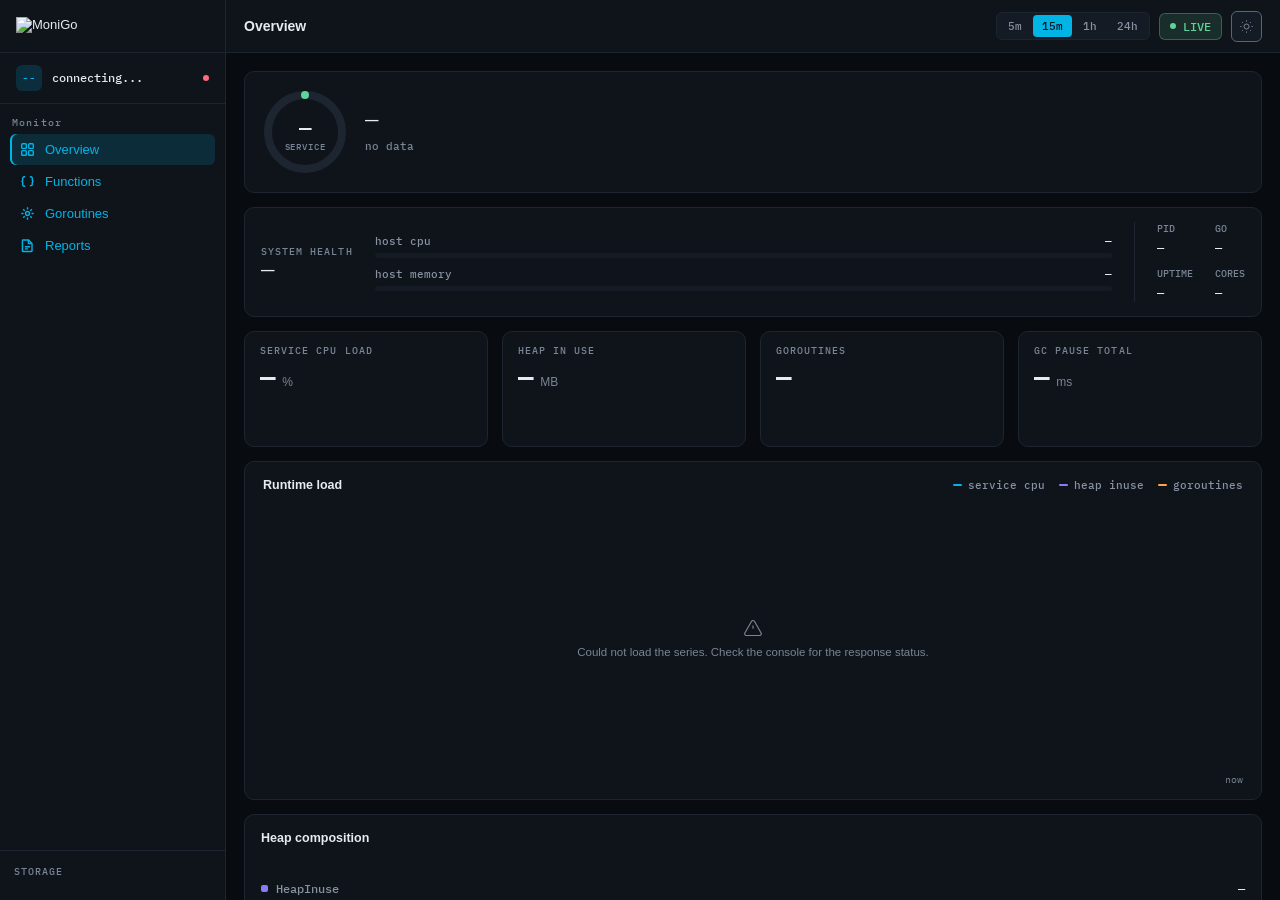
==== commit 06aef76a: "feat(ui): replace the vendored template with the design's shell static/ goes from 7.9 MB to 293 KB. " ====
--- a/static/index.html
+++ b/static/index.html
@@ -2,29 +2,16 @@
 <html lang="en">
 
 <head>
-    <meta charset="utf-8" />
-    <meta name="viewport" content="width=device-width, initial-scale=1, shrink-to-fit=no" />
-    <title>Monigo - Metrics Dashboard</title>
-    <!-- Favicon -->
-    <link rel="shortcut icon" href="./assets/favicon.ico" />
-
-    <link rel="stylesheet" href="./css/core/backend-plugin.min.css" />
-    <link rel="stylesheet" href="./css/core/backend.css?v=1.0.0" />
-    <link rel="stylesheet" href="./css/monigo-styles.css" />
+    <meta charset="utf-8">
+    <meta name="viewport" content="width=device-width, initial-scale=1">
+    <title>MoniGo — Overview</title>
+    <link rel="icon" href="./assets/favicon.ico">
+    <link rel="stylesheet" href="./css/monigo-design.css">
+    <link rel="stylesheet" href="./css/monigo-styles.css">
 </head>
 
-<body class="  ">
-    <!--
-      Icon sprite. Nine glyphs, hand-inlined, ~3 KB.
-
-      This replaces Font Awesome 4.7.0, which was fetched from cdnjs and so
-      rendered nothing on an airgapped host, and the dead `las la-bars` and
-      `ri-menu-*` classes, whose icon fonts were never loaded at all in any
-      network condition -- which is why the mobile menu buttons were invisible.
-
-      Stroke icons inherit `currentColor`, so they follow the theme without a
-      second set of rules. The GitHub mark is from simple-icons (CC0).
-    -->
+<body class="mg">
+
     <svg xmlns="http://www.w3.org/2000/svg" style="display:none" aria-hidden="true" focusable="false">
       <symbol id="i-menu" viewBox="0 0 24 24"><path d="M4 6h16M4 12h16M4 18h16"/></symbol>
       <symbol id="i-download" viewBox="0 0 24 24"><path d="M21 15v4a2 2 0 0 1-2 2H5a2 2 0 0 1-2-2v-4M7 10l5 5 5-5M12 15V3"/></symbol>
@@ -37,168 +24,89 @@
       <symbol id="i-check-circle" viewBox="0 0 24 24"><path d="M21.8 10A10 10 0 1 1 17 3.34M9 11l3 3L22 4"/></symbol>
       <symbol id="i-github" viewBox="0 0 24 24" fill="currentColor" stroke="none"><path d="M12 .297c-6.63 0-12 5.373-12 12 0 5.303 3.438 9.8 8.205 11.385.6.113.82-.258.82-.577 0-.285-.01-1.04-.015-2.04-3.338.724-4.042-1.61-4.042-1.61C4.422 18.07 3.633 17.7 3.633 17.7c-1.087-.744.084-.729.084-.729 1.205.084 1.838 1.236 1.838 1.236 1.07 1.835 2.809 1.305 3.495.998.108-.776.417-1.305.76-1.605-2.665-.3-5.466-1.332-5.466-5.93 0-1.31.465-2.38 1.235-3.22-.135-.303-.54-1.523.105-3.176 0 0 1.005-.322 3.3 1.23.96-.267 1.98-.399 3-.405 1.02.006 2.04.138 3 .405 2.28-1.552 3.285-1.23 3.285-1.23.645 1.653.24 2.873.12 3.176.765.84 1.23 1.91 1.23 3.22 0 4.61-2.805 5.625-5.475 5.92.42.36.81 1.096.81 2.22 0 1.606-.015 2.896-.015 3.286 0 .315.21.69.825.57C20.565 22.092 24 17.592 24 12.297c0-6.627-5.373-12-12-12"/></symbol>
     </svg>
-    <!-- loader Start -->
-    <div id="loading">
-        <div id="loading-center"></div>
-    </div>
-    <!-- loader END -->
-    <!-- Wrapper Start -->
-    <div class="wrapper">
-        <div class="iq-sidebar sidebar-default">
-            <div class="iq-sidebar-logo d-flex align-items-center justify-content-between">
-                <a href="./index.html" class="header-logo">
-                    <img src="./assets/monigo-icon.png" class="img-fluid rounded-normal light-logo" alt="logo" />
-                </a>
-                <div class="iq-menu-bt-sidebar ml-0">
-                    <svg class="icon wrapper-menu" aria-hidden="true"><use href="#i-menu"></use></svg>
-                </div>
-            </div>
-            <!-- Service identity. The design puts what you are looking at above
-                 the navigation, so the page answers "which service is this?"
-                 without a round trip. Populated by common.js. -->
-            <div class="mg-identity">
-                <div class="mg-identity-avatar" id="mg-avatar">--</div>
-                <div class="mg-identity-text">
-                    <span class="mg-identity-name" id="mg-service-name">&nbsp;</span>
-                    <span class="mg-identity-meta" id="mg-service-meta">&nbsp;</span>
-                </div>
-                <span class="mg-identity-dot" id="mg-status-dot" title="Connected"></span>
-            </div>
-
-            <div class="data-scrollbar" data-scroll="1">
-                <nav class="iq-sidebar-menu">
-                    <ul id="iq-sidebar-toggle" class="iq-menu">
-                        <li class="mg-navlabel">MONITOR</li>
-                        <li class="active">
-                            <a href="./index.html" class="svg-icon">
-                                <svg class="svg-icon" width="20" height="20"
-                                    xmlns="http://www.w3.org/2000/svg" viewBox="0 0 24 24" fill="none"
-                                    stroke="currentColor" stroke-width="2" stroke-linecap="round"
-                                    stroke-linejoin="round">
-                                    <path
-                                        d="M21 16V8a2 2 0 0 0-1-1.73l-7-4a2 2 0 0 0-2 0l-7 4A2 2 0 0 0 3 8v8a2 2 0 0 0 1 1.73l7 4a2 2 0 0 0 2 0l7-4A2 2 0 0 0 21 16z">
-                                    </path>
-                                    <polyline points="3.27 6.96 12 12.01 20.73 6.96"></polyline>
-                                    <line x1="12" y1="22.08" x2="12" y2="12"></line>
-                                </svg>
-                                <span class="ml-4">Dashboards</span>
-                            </a>
-                        </li>
-                        <li class=" ">
-                            <a href="./function-metrics.html" class="">
-                                <svg class="svg-icon" width="20" height="20"
-                                    xmlns="http://www.w3.org/2000/svg" viewBox="0 0 24 24" fill="none"
-                                    stroke="currentColor" stroke-width="2" stroke-linecap="round"
-                                    stroke-linejoin="round">
-                                    <path
-                                        d="M21 16V8a2 2 0 0 0-1-1.73l-7-4a2 2 0 0 0-2 0l-7 4A2 2 0 0 0 3 8v8a2 2 0 0 0 1 1.73l7 4a2 2 0 0 0 2 0l7-4A2 2 0 0 0 21 16z">
-                                    </path>
-                                    <polyline points="3.27 6.96 12 12.01 20.73 6.96"></polyline>
-                                    <line x1="12" y1="22.08" x2="12" y2="12"></line>
-                                </svg>
-                                <span class="ml-4">Function Metrics</span><span class="mg-badge" id="mg-count-functions"></span>
-                            </a>
-                        </li>
-                        <li class=" ">
-                            <a href="./go-routines-stats.html" class="">
-                                <svg class="svg-icon" width="20" height="20"
-                                    xmlns="http://www.w3.org/2000/svg" viewBox="0 0 24 24" fill="none"
-                                    stroke="currentColor" stroke-width="2" stroke-linecap="round"
-                                    stroke-linejoin="round">
-                                    <path
-                                        d="M21 16V8a2 2 0 0 0-1-1.73l-7-4a2 2 0 0 0-2 0l-7 4A2 2 0 0 0 3 8v8a2 2 0 0 0 1 1.73l7 4a2 2 0 0 0 2 0l7-4A2 2 0 0 0 21 16z">
-                                    </path>
-                                    <polyline points="3.27 6.96 12 12.01 20.73 6.96"></polyline>
-                                    <line x1="12" y1="22.08" x2="12" y2="12"></line>
-                                </svg>
-                                <span class="ml-4">Go Routines Stats</span><span class="mg-badge" id="mg-count-goroutines"></span>
-                            </a>
-                        </li>
-                        <li class=" ">
-                            <a href="./reports.html" class="">
-                                <svg class="svg-icon" id="p-dash7" width="20" height="20"
-                                    xmlns="http://www.w3.org/2000/svg" viewBox="0 0 24 24" fill="none"
-                                    stroke="currentColor" stroke-width="2" stroke-linecap="round"
-                                    stroke-linejoin="round">
-                                    <path d="M14 2H6a2 2 0 0 0-2 2v16a2 2 0 0 0 2 2h12a2 2 0 0 0 2-2V8z"></path>
-                                    <polyline points="14 2 14 8 20 8"></polyline>
-                                    <line x1="16" y1="13" x2="8" y2="13"></line>
-                                    <line x1="16" y1="17" x2="8" y2="17"></line>
-                                    <polyline points="10 9 9 9 8 9"></polyline>
-                                </svg>
-                                <span class="ml-4">Reports</span>
-                            </a>
-                            <ul id="reports" class="iq-submenu collapse" data-parent="#iq-sidebar-toggle"></ul>
-                        </li>
-                    </ul>
-                </nav>
-                <div class="mg-storage">
-                    <div class="mg-storage-head">
-                        <span>STORAGE</span>
-                        <span id="mg-storage-mode">&nbsp;</span>
-                    </div>
-                    <div class="mg-storage-value" id="mg-storage-value">&nbsp;</div>
-                </div>
-                <div id="sidebar-bottom" class="position-relative sidebar-bottom">
-                    <div class="card border-none border-radius-20 p-2 bg-success-light">
-                        <div class="card-body">
-                            <div class="sidebarbottom-content">
-                                <h6 class="body-title">
-                                    Found a bug or have a feature request? Please report it on
-                                    GitHub. If you find this project useful, we would appreciate
-                                    a star on GitHub.
-                                </h6>
-                                <button type="button" class="btn sidebar-bottom-btn mt-4">
-                                    <a href="https://github.com/iyashjayesh/monigo" target="_blank">
-                                        Support the project
-                                    </a>
-                                </button>
-                            </div>
-                        </div>
-                    </div>
-                </div>
-                <div class="p-3"></div>
-            </div>
-        </div>
-<header class="mg-topbar">
-  <button type="button" class="mg-iconbtn mg-topbar-menu" id="mg-topbar-menu"
-          aria-label="Toggle navigation" aria-expanded="false">
-    <svg class="mg-icon" aria-hidden="true" focusable="false"><use href="#i-menu"></use></svg>
-  </button>
-
-  <div class="mg-topbar-heading">
-    <h1 class="mg-topbar-title" id="mg-page-title">Overview</h1>
-    <span class="mg-topbar-subtitle" id="mg-page-subtitle">runtime</span>
-  </div>
-
-  <div class="mg-service-pill" id="mg-service-pill">
-    <span class="mg-service-dot" id="mg-service-dot" aria-hidden="true"></span>
-    <span class="mg-service-name" id="mg-topbar-state">—</span>
-  </div>
-
-  <div class="mg-topbar-actions">
-    <div class="mg-range" id="mg-range" role="group" aria-label="Chart time range">
-      <button type="button" class="mg-range-seg" data-range="5m"  aria-pressed="false">5m</button>
-      <button type="button" class="mg-range-seg is-active" data-range="15m" aria-pressed="true">15m</button>
-      <button type="button" class="mg-range-seg" data-range="1h"  aria-pressed="false">1h</button>
-      <button type="button" class="mg-range-seg" data-range="24h" aria-pressed="false">24h</button>
-    </div>
-
-    <button type="button" class="mg-live is-live" id="mg-live" aria-pressed="true"
-            aria-label="Toggle live polling">
-      <span class="mg-live-dot" aria-hidden="true"></span>
-      <span class="mg-live-label" id="mg-live-label">LIVE</span>
-    </button>
-
-    <button type="button" class="mg-iconbtn" id="mg-theme-toggle" title="Toggle theme"
-            aria-label="Toggle theme">
-      <svg class="mg-icon" aria-hidden="true" focusable="false"><use href="#i-moon" id="mg-theme-icon"></use></svg>
-    </button>
-  </div>
-</header>
-
-<main class="mg-main" id="mg-main">
-  <div class="mg-screen" id="mg-screen-overview">
+
+<div class="mg-app">
+  <nav class="mg-rail">
+    <div class="mg-rail__brand">
+      <img src="./assets/monigo-icon.png" alt="MoniGo">
+    </div>
+
+    <div class="mg-svc">
+      <div class="mg-svc__avatar" id="mg-avatar">--</div>
+      <div class="mg-svc__id">
+        <span class="mg-svc__name" id="mg-service-name">connecting...</span>
+        <span class="mg-svc__meta" id="mg-service-meta"></span>
+      </div>
+      <span class="mg-dot" id="mg-status-dot" title="Connected"></span>
+    </div>
+
+    <div class="mg-navhead">Monitor</div>
+    <div class="mg-nav">
+      <a href="./index.html" class="is-active">
+        <svg viewBox="0 0 16 16" fill="none" stroke="currentColor" stroke-width="1.5" aria-hidden="true"><rect x="1.8" y="1.8" width="5" height="5" rx="1"></rect><rect x="9.2" y="1.8" width="5" height="5" rx="1"></rect><rect x="1.8" y="9.2" width="5" height="5" rx="1"></rect><rect x="9.2" y="9.2" width="5" height="5" rx="1"></rect></svg>
+        <span>Overview</span>
+      </a>
+      <a href="./function-metrics.html">
+        <svg viewBox="0 0 16 16" fill="none" stroke="currentColor" stroke-width="1.5" aria-hidden="true"><path d="M5.5 3h-1a1.6 1.6 0 0 0-1.6 1.6v1.7c0 .8-.6 1.4-1.4 1.4.8 0 1.4.6 1.4 1.4v1.7A1.6 1.6 0 0 0 4.5 13h1"></path><path d="M10.5 3h1a1.6 1.6 0 0 1 1.6 1.6v1.7c0 .8.6 1.4 1.4 1.4-.8 0-1.4.6-1.4 1.4v1.7a1.6 1.6 0 0 1-1.6 1.6h-1"></path></svg>
+        <span>Functions</span>
+        <span class="mg-badge" id="mg-count-functions"></span>
+      </a>
+      <a href="./go-routines-stats.html">
+        <svg viewBox="0 0 16 16" fill="none" stroke="currentColor" stroke-width="1.5" aria-hidden="true"><circle cx="8" cy="8" r="2.1"></circle><path d="M8 1.4v2.3M8 12.3v2.3M1.4 8h2.3M12.3 8h2.3M3.4 3.4l1.6 1.6M11 11l1.6 1.6M12.6 3.4L11 5M5 11l-1.6 1.6"></path></svg>
+        <span>Goroutines</span>
+        <span class="mg-badge" id="mg-count-goroutines"></span>
+      </a>
+      <a href="./reports.html">
+        <svg viewBox="0 0 16 16" fill="none" stroke="currentColor" stroke-width="1.5" aria-hidden="true"><path d="M3.2 2.2h6l3.6 3.6v8a.6.6 0 0 1-.6.6H3.2a.6.6 0 0 1-.6-.6V2.8a.6.6 0 0 1 .6-.6z"></path><path d="M9 2.4V6h3.6M5.2 9.4h5.6M5.2 11.6h3.4"></path></svg>
+        <span>Reports</span>
+      </a>
+    </div>
+
+    <div class="mg-rail__foot">
+      <div class="mg-row">
+        <span class="mg-rail__footlabel">STORAGE</span>
+        <span class="mg-rail__footmode" id="mg-storage-mode"></span>
+      </div>
+      <div class="mg-rail__footvalue" id="mg-storage-value"></div>
+    </div>
+  </nav>
+
+  <div class="mg-main">
+    <header class="mg-top">
+      <button type="button" class="mg-iconbtn mg-top__menu" id="mg-topbar-menu"
+              aria-label="Toggle navigation" aria-expanded="false">
+        <svg class="mg-icon" aria-hidden="true"><use href="#i-menu"></use></svg>
+      </button>
+      <span class="mg-top__title">Overview</span>
+      <span class="mg-top__sub" id="mg-asof"></span>
+      <div class="mg-top__right">
+        <div class="mg-range" id="mg-range" role="group" aria-label="Chart time range">
+          <button type="button" class="mg-range-seg" data-range="5m" aria-pressed="false">5m</button>
+          <button type="button" class="mg-range-seg is-active" data-range="15m" aria-pressed="true">15m</button>
+          <button type="button" class="mg-range-seg" data-range="1h" aria-pressed="false">1h</button>
+          <button type="button" class="mg-range-seg" data-range="24h" aria-pressed="false">24h</button>
+        </div>
+        <button type="button" class="mg-live is-live" id="mg-live" aria-pressed="true"
+                aria-label="Toggle live polling">
+          <i aria-hidden="true"></i><span id="mg-live-label">LIVE</span>
+        </button>
+        <button type="button" class="mg-iconbtn" id="mg-theme-toggle" title="Toggle theme"
+                aria-label="Toggle theme">
+          <svg class="mg-icon" aria-hidden="true"><use href="#i-moon" id="mg-theme-icon"></use></svg>
+        </button>
+      </div>
+    </header>
+
+    <!-- Connection state. Filled by common.js when a poll fails; the numbers
+         below dim at the same time so they cannot be read as current. -->
+    <div id="mg-banner" hidden></div>
+
+    <!-- The leak verdict belongs here as well as on the Goroutines page: it is
+         the one thing an operator should not have to go looking for. -->
+    <div id="mg-leak" hidden></div>
+
+    <main class="mg-content" id="mg-content">
+      <div class="mg-stack">
 
     <!-- ============ 1. HEALTH STRIP ============ -->
     <div class="mg-health-strip">
@@ -424,8 +332,10 @@
       </div>
     </section>
 
+      </div>
+    </main>
   </div>
-</main>
+</div>
 
 <!-- ROW TEMPLATE cloned by JS into #mg-hot-rows. 3 data columns, not the design's 4:
      CALLS and TREND have no backing data (see section 4) and their tracks are removed. -->
@@ -441,36 +351,9 @@
     <span class="mg-hot__last mg-num"></span>
   </button>
 </template>
-    </div>
-    <!-- Wrapper End-->
-    <!--
-        The template footer carried a hardcoded "v1.0.0" and linked to that
-        release tag; it had been wrong since v1.1.0 and nothing updates it. The
-        version is dropped rather than pinned again, and the link points at the
-        releases index, which is correct at every version.
-
-        It also inherited an unthemed white background from the vendored
-        stylesheet, which showed as a white margin around the card in dark mode.
-    -->
-    <footer class="mg-footer">
-        <span id="mg-footer-year"></span> &copy;
-        <a href="https://github.com/iyashjayesh/monigo/releases" target="_blank" rel="noopener">MoniGo</a>
-    </footer>
-
-    <!-- Javascript -->
-    <!-- <script src="./js/core/main.js" defer></script> -->
-    <!-- overview.js replaces index.js's tile/chart half and refresh.js's
-         300s location.reload(): the design's LIVE indicator implies in-place
-         updates, and reloading discarded state at exactly the moment a dying
-         service needed it kept. historycharts.js bound to #chart and
-         #metric-select, which this layout no longer has. -->
+
     <script src="./js/common.js" defer></script>
     <script src="./js/overview.js" defer></script>
-    <script src="./js/echarts.min.js"></script>
-
-    <!-- Backend Bundle JavaScript -->
-    <script src="./js/core/backend-bundle.min.js"></script>
-    <script src="./js/core/app.js"></script>
 </body>
 
-</html>+</html>
--- a/static/css/monigo-design.css
+++ b/static/css/monigo-design.css
@@ -0,0 +1,581 @@
+/* MoniGo — design v2 token layer + components
+ *
+ * Drop-in for static/css/. Loaded INSTEAD of monigo-styles.css on the pages
+ * that have been migrated; the two can coexist while the migration is partial
+ * because every selector here is namespaced under .mg- or [data-theme].
+ *
+ * Values are the canvas design's, with the three defects found in review
+ * corrected at source (--onacc literal, --dim2 raised to 4.75:1 dark,
+ * --line2 raised past the 3:1 non-text floor in both themes).
+ *
+ * Theme mechanism is body[data-theme="light"], per DESIGN-ADOPTION.md D1.
+ * The localStorage key stays 'monigo-theme'.
+ */
+
+:root {
+  --acc:   #00B4E6;
+  --onacc: #04121A;
+  --ok:    #5FD39B;
+  --warn:  #FFA24B;
+  --bad:   #FF6B7A;
+  --vio:   #8B7BF7;
+
+  --bg:    #080B10;
+  --pan:   #0F141B;
+  --pan2:  #151B24;
+  --in:    #0B0F15;
+  --line:  #1D2531;   /* divider — 1.20:1, deliberately faint */
+  --line2: #526683;   /* control boundary — 3.16:1 */
+  --txt:   #E7EBF1;   /* 15.45 */
+  --dim:   #8892A2;   /*  5.88 */
+  /*
+   * 4.88 on --pan, 5.20 on --bg, 4.56 on --pan2, 5.07 on --in.
+   * The canvas value #778292 clears 4.75 on --pan but only 4.44 on the
+   * lighter --pan2 that table headers sit on. A tone tuned against one
+   * ground is not safe on the others, so this is tuned against the worst.
+   */
+  --dim2:  #798494;
+
+  /* radii: three steps, not the twelve the canvas drifted into */
+  --r-sm: 4px;
+  --r-md: 6px;
+  --r-lg: 10px;
+
+  /* type: documented scale, 10–16, no display tier */
+  --t-micro: 9.5px;
+  --t-mono-s: 11px;
+  --t-mono: 11.5px;
+  --t-body-s: 12px;
+  --t-body: 12.5px;
+  --t-strong: 13px;
+  --t-title: 14px;
+  --t-stat: 22px;
+  --t-stat-lg: 26px;
+
+  --mono: 'IBM Plex Mono', ui-monospace, SFMono-Regular, Menlo, Consolas, monospace;
+  --sans: ui-sans-serif, -apple-system, BlinkMacSystemFont, 'Segoe UI', Roboto,
+          'Helvetica Neue', Arial, sans-serif;
+}
+
+body[data-theme="light"] {
+  --acc:   #00758F;   /* 5.36 on --pan */
+  --onacc: #FFFFFF;
+  --ok:    #0F7A4F;   /* 5.35 */
+  --warn:  #A15600;   /* 5.41 */
+  --bad:   #C0273C;   /* 5.84 */
+  --vio:   #5B49D6;   /* 6.40 */
+
+  --bg:    #F3F5F9;
+  --pan:   #FFFFFF;
+  --pan2:  #F7F9FC;
+  --in:    #F7F9FC;
+  --line:  #E3E8EF;
+  --line2: #8191AB;   /* 3.20:1 */
+  --txt:   #0E141B;
+  --dim:   #5B6674;   /* 5.85 */
+  /* 5.02 on --pan, 4.60 on --bg, 4.76 on --pan2/--in. The canvas value
+     #6B7686 measured 4.22 on --bg and 4.37 on --pan2, so it failed on every
+     ground except the white panel it was sampled against. */
+  --dim2:  #657080;
+}
+
+/* Plex Mono only — the §6 recommendation. Stack traces and pprof output are
+ * the primary content of two pages, which is where a mono face earns bytes.
+ * Self-hosted so an airgapped host resolves it; if the files are absent the
+ * stack in --mono falls through with no visual break. */
+@font-face {
+  font-family: 'IBM Plex Mono';
+  src: url('../assets/fonts/IBMPlexMono-Regular.woff2') format('woff2');
+  font-weight: 400; font-style: normal; font-display: swap;
+}
+@font-face {
+  font-family: 'IBM Plex Mono';
+  src: url('../assets/fonts/IBMPlexMono-Medium.woff2') format('woff2');
+  font-weight: 500; font-style: normal; font-display: swap;
+}
+@font-face {
+  font-family: 'IBM Plex Mono';
+  src: url('../assets/fonts/IBMPlexMono-SemiBold.woff2') format('woff2');
+  font-weight: 600; font-style: normal; font-display: swap;
+}
+
+
+/* ---------------------------------------------------------------- aliases
+ *
+ * The board CSS in monigo-styles.css -- KPI tiles, health strip, the
+ * goroutine and function tables, the reports grid -- was written against a
+ * different vocabulary for the same palette. Rather than rename two thousand
+ * lines and risk a silent miss, the old names are defined here as aliases of
+ * the new ones.
+ *
+ * These are one-way: --pan is the source, --surface-1 follows it. Set a value
+ * above, never here. Both themes inherit automatically because a var() alias
+ * resolves at use time, so the [data-theme] block above needs no counterpart.
+ */
+:root,
+body[data-theme="light"] {
+  --canvas:           var(--bg);
+  --surface-1:        var(--pan);
+  --surface-2:        var(--pan2);
+  --surface-3:        var(--pan2);
+  --inset:            var(--in);
+  --hairline:         var(--line);
+  --hairline-soft:    var(--line);
+  --hairline-strong:  var(--line2);
+  --ink:              var(--txt);
+  --ink-muted:        var(--dim);
+  --ink-subtle:       var(--dim2);
+  --ink-disabled:     var(--dim2);
+
+  --accent:           var(--acc);
+  --accent-text:      var(--acc);
+  --accent-press:     var(--acc);
+  --accent-on-fill:   var(--onacc);
+  --accent-tint:      color-mix(in srgb, var(--acc) 14%, transparent);
+  --focus:            var(--acc);
+
+  --ok-fill:   var(--ok);   --ok-text:   var(--ok);
+  --ok-tint:   color-mix(in srgb, var(--ok) 13%, transparent);
+  --warn-fill: var(--warn); --warn-text: var(--warn);
+  --warn-tint: color-mix(in srgb, var(--warn) 13%, transparent);
+  --crit-fill: var(--bad);  --crit-text: var(--bad);
+  --crit-tint: color-mix(in srgb, var(--bad) 12%, transparent);
+  --info-fill: var(--vio);  --info-text: var(--vio);
+  --info-tint: color-mix(in srgb, var(--vio) 12%, transparent);
+  --unknown-fill: var(--dim2); --unknown-text: var(--dim);
+  --unknown-tint: color-mix(in srgb, var(--dim) 12%, transparent);
+
+  --grid-line: var(--line);
+  --axis-line: var(--line);
+  --thr-line:  var(--bad);
+
+  --series-1: var(--acc);
+  --series-2: var(--vio);
+  --series-3: var(--warn);
+  --series-4: var(--bad);
+  --series-5: var(--ok);
+  --series-6: var(--dim);
+
+  /*
+   * Type and space names the board CSS uses that this file does not already
+   * define. --t-micro, --t-body, --r-sm, --r-md and --r-lg are deliberately
+   * absent: they exist above under the same names, and writing
+   * `--t-micro: var(--t-micro)` would be self-referential -- invalid at
+   * computed-value time, which is precisely the --onacc defect this design
+   * shipped with once already.
+   */
+  --font-sans: var(--sans);
+  --font-mono: var(--mono);
+  --t-meta:  var(--t-mono);
+  --t-code:  var(--t-body-s);
+  --t-head:  var(--t-title);
+
+  /*
+   * The board CSS writes shorthand `font: var(--t-x-w) var(--t-x) / var(--t-x-lh)`,
+   * so each size needs a line height and a weight beside it. Line heights are
+   * set in px rather than as ratios because these sit in dense tables where a
+   * row must be the same height whatever size the cell text is.
+   */
+  --t-micro-lh: 14px;  --t-micro-w: 500;
+  --t-meta-lh:  16px;  --t-meta-w:  400;
+  --t-code-lh:  19px;  --t-code-w:  400;
+  --t-body-lh:  19px;  --t-body-w:  400;
+  --t-head-lh:  21px;  --t-head-w:  600;
+  --t-stat-lh:  30px;  --t-stat-w:  600;
+
+  --s-1: 2px;  --s-2: 4px;  --s-3: 8px;
+  --s-4: 12px; --s-5: 16px; --s-6: 24px; --s-7: 32px;
+}
+
+* { box-sizing: border-box; }
+
+/* The status dot, the LIVE indicator and the loading shimmer all animate
+   forever. Respect a viewer who has asked things to hold still. */
+@media (prefers-reduced-motion: reduce) {
+  .mg-dot,
+  .mg-live i,
+  .mg-skel {
+    animation: none !important;
+  }
+}
+
+body.mg {
+  margin: 0;
+  background: var(--bg);
+  color: var(--txt);
+  font-family: var(--sans);
+  font-size: var(--t-strong);
+  -webkit-font-smoothing: antialiased;
+}
+
+body.mg a { color: var(--acc); text-decoration: none; }
+body.mg a:hover { text-decoration: underline; }
+
+.mg ::-webkit-scrollbar { width: 9px; height: 9px; }
+.mg ::-webkit-scrollbar-thumb { background: var(--line2); border-radius: 9px; }
+.mg ::-webkit-scrollbar-track { background: transparent; }
+
+/* Every live number is tabular so columns stop jittering on each poll. */
+.mg-num, .mg-stat, .mg-mono { font-variant-numeric: tabular-nums; }
+
+@keyframes mg-pulse { 0%,100% { opacity: 1 } 50% { opacity: .25 } }
+@keyframes mg-spin  { to { transform: rotate(360deg) } }
+@keyframes mg-shim  { 0%,100% { opacity: .35 } 50% { opacity: .7 } }
+
+/* ---------------------------------------------------------------- layout */
+
+.mg-app { display: flex; height: 100vh; height: 100dvh; min-height: 640px; overflow: hidden; }
+
+.mg-rail {
+  width: 226px; flex: none; background: var(--pan);
+  border-right: 1px solid var(--line);
+  display: flex; flex-direction: column; overflow: hidden;
+}
+.mg-rail__brand {
+  height: 53px; flex: none; padding: 0 16px;
+  display: flex; align-items: center; gap: 9px;
+  border-bottom: 1px solid var(--line);
+}
+.mg-rail__brand img { height: 18px; width: auto; display: block; }
+.mg-version {
+  margin-left: auto; font: 500 var(--t-micro)/1 var(--mono); letter-spacing: .08em;
+  color: var(--dim2); background: var(--pan2); border: 1px solid var(--line);
+  padding: 4px 6px; border-radius: var(--r-sm);
+}
+
+.mg-svc {
+  padding: 12px 16px; display: flex; align-items: center; gap: 10px;
+  border-bottom: 1px solid var(--line);
+}
+.mg-svc__avatar {
+  width: 26px; height: 26px; flex: none; border-radius: var(--r-md);
+  background: color-mix(in srgb, var(--acc) 16%, transparent);
+  display: grid; place-items: center;
+  font: 600 var(--t-mono-s) var(--mono); color: var(--acc); text-transform: lowercase;
+}
+.mg-svc__id { min-width: 0; display: flex; flex-direction: column; gap: 2px; }
+.mg-svc__name {
+  font: 500 var(--t-body-s) var(--mono);
+  overflow: hidden; text-overflow: ellipsis; white-space: nowrap;
+}
+.mg-svc__meta { font: 400 10px var(--mono); color: var(--dim2); }
+.mg-dot {
+  margin-left: auto; width: 6px; height: 6px; flex: none; border-radius: 50%;
+  background: var(--ok); animation: mg-pulse 2.4s infinite;
+}
+.mg-dot.is-stale { background: var(--warn); }
+.mg-dot.is-down  { background: var(--bad); animation: mg-pulse 1.4s infinite; }
+
+.mg-navhead {
+  padding: 14px 12px 6px; font: 500 var(--t-micro)/1 var(--mono);
+  letter-spacing: .12em; color: var(--dim2);
+}
+.mg-nav { display: flex; flex-direction: column; gap: 1px; padding: 0 10px; }
+.mg-nav a {
+  display: flex; align-items: center; gap: 10px; padding: 8px 10px;
+  border-radius: var(--r-md); font-weight: 500; font-size: var(--t-strong);
+  color: var(--dim); text-decoration: none;
+}
+.mg-nav a:hover { background: var(--pan2); color: var(--txt); text-decoration: none; }
+.mg-nav a.is-active {
+  background: color-mix(in srgb, var(--acc) 15%, transparent);
+  color: var(--acc); box-shadow: inset 2px 0 0 var(--acc);
+}
+.mg-nav svg { width: 15px; height: 15px; flex: none; }
+.mg-badge { margin-left: auto; font: 500 10px var(--mono); color: var(--dim2); }
+.mg-badge:empty { display: none; }
+
+.mg-rail__foot {
+  margin-top: auto; padding: 14px; border-top: 1px solid var(--line);
+  display: flex; flex-direction: column; gap: 8px;
+}
+.mg-rail__foot .mg-row {
+  display: flex; align-items: center; justify-content: space-between;
+  font: 500 10px var(--mono);
+}
+
+.mg-main { flex: 1; display: flex; flex-direction: column; min-width: 0; }
+
+.mg-top {
+  height: 53px; flex: none; border-bottom: 1px solid var(--line);
+  background: var(--pan); display: flex; align-items: center; gap: 14px; padding: 0 18px;
+}
+.mg-top__title { font-weight: 600; font-size: var(--t-title); white-space: nowrap; }
+.mg-top__sub { font: 400 var(--t-mono) var(--mono); color: var(--dim2); white-space: nowrap; }
+.mg-top__right { margin-left: auto; display: flex; align-items: center; gap: 9px; }
+
+.mg-live {
+  display: flex; align-items: center; gap: 7px; padding: 5px 10px;
+  border-radius: var(--r-md); cursor: pointer;
+  border: 1px solid color-mix(in srgb, var(--ok) 34%, transparent);
+  background: color-mix(in srgb, var(--ok) 13%, transparent);
+  color: var(--ok); font: 500 var(--t-mono) var(--mono);
+}
+.mg-live i {
+  width: 6px; height: 6px; border-radius: 50%; background: currentColor;
+  animation: mg-pulse 1.6s infinite; display: block;
+}
+.mg-live.is-paused {
+  background: var(--pan2); color: var(--dim); border-color: var(--line2);
+}
+.mg-live.is-paused i { animation: none; }
+
+.mg-iconbtn {
+  width: 31px; height: 31px; display: grid; place-items: center;
+  border: 1px solid var(--line2); background: var(--pan2);
+  border-radius: var(--r-md); cursor: pointer; color: var(--dim);
+}
+.mg-iconbtn:hover { color: var(--txt); }
+
+.mg-content { flex: 1; overflow-y: auto; padding: 18px; }
+.mg-stack { display: flex; flex-direction: column; gap: 14px; max-width: 1560px; }
+
+/* ---------------------------------------------------------------- panels */
+
+.mg-panel {
+  background: var(--pan); border: 1px solid var(--line);
+  border-radius: var(--r-lg); overflow: hidden;
+}
+.mg-panel__head {
+  display: flex; align-items: center; gap: 12px; padding: 13px 18px;
+  border-bottom: 1px solid var(--line); font-weight: 600; font-size: var(--t-strong);
+}
+.mg-panel__body { padding: 16px 18px; }
+
+.mg-grid { display: grid; gap: 14px; }
+.mg-grid--4 { grid-template-columns: repeat(auto-fit, minmax(min(100%, 240px), 1fr)); }
+.mg-grid--2 { grid-template-columns: repeat(auto-fit, minmax(min(100%, 520px), 1fr)); }
+
+.mg-tile {
+  background: var(--pan); border: 1px solid var(--line); border-radius: var(--r-lg);
+  padding: 14px 15px 0; display: flex; flex-direction: column; gap: 3px; overflow: hidden;
+}
+.mg-tile--plain { padding: 14px 15px; }
+.mg-label {
+  font: 500 var(--t-micro) var(--mono); letter-spacing: .11em; color: var(--dim2);
+  text-transform: uppercase;
+}
+.mg-statline { display: flex; align-items: baseline; gap: 7px; white-space: nowrap; }
+.mg-stat {
+  font: 600 var(--t-stat-lg) var(--mono); letter-spacing: -.03em; color: var(--txt);
+}
+.mg-stat--sm { font-size: var(--t-stat); }
+.mg-unit { font-size: var(--t-body-s); color: var(--dim2); }
+.mg-trail { margin-left: auto; font: 500 var(--t-mono-s) var(--mono); color: var(--dim); }
+
+
+/* ---------------------------------------------------------------- tables */
+
+.mg-table { width: 100%; }
+.mg-tr {
+  display: grid; gap: 14px; align-items: center; padding: 11px 18px;
+  border-bottom: 1px solid var(--line);
+}
+.mg-tr--head {
+  padding: 10px 18px; background: var(--pan2);
+  font: 500 var(--t-micro) var(--mono); letter-spacing: .1em; color: var(--dim2);
+  text-transform: uppercase;
+}
+.mg-tr--click { cursor: pointer; }
+.mg-tr--click:hover { background: var(--pan2); }
+.mg-cell { font: 500 var(--t-body-s) var(--mono); overflow: hidden; text-overflow: ellipsis; white-space: nowrap; }
+.mg-cell--r { text-align: right; }
+.mg-cell--dim { color: var(--dim); }
+.mg-cell--micro { font: 400 var(--t-mono-s) var(--mono); color: var(--dim2); }
+
+.mg-pre {
+  margin: 0; padding: 14px 18px; background: var(--in);
+  font: 400 var(--t-mono-s)/1.7 var(--mono); color: var(--dim);
+  overflow-x: auto; border-top: 1px solid var(--line);
+}
+
+/* ---------------------------------------------------------- state colours */
+
+.is-ok   { color: var(--ok); }
+.is-warn { color: var(--warn); }
+.is-bad  { color: var(--bad); }
+.is-dim  { color: var(--dim); }
+
+.mg-note {
+  display: flex; align-items: center; gap: 10px; padding: 9px 18px;
+  font-size: var(--t-body); border-bottom: 1px solid transparent;
+}
+.mg-note--bad {
+  background: color-mix(in srgb, var(--bad) 10%, transparent);
+  border-bottom-color: color-mix(in srgb, var(--bad) 34%, transparent);
+  color: var(--bad);
+}
+.mg-note--warn {
+  background: color-mix(in srgb, var(--warn) 9%, transparent);
+  border-bottom-color: color-mix(in srgb, var(--warn) 34%, transparent);
+  color: var(--warn);
+}
+.mg-note__act {
+  margin-left: auto; font: 500 var(--t-mono-s) var(--mono);
+  padding: 3px 9px; border: 1px solid currentColor; border-radius: var(--r-sm);
+  cursor: pointer; background: none; color: inherit;
+}
+
+.mg-btn {
+  padding: 7px 12px; border-radius: var(--r-md); cursor: pointer;
+  font: 600 var(--t-mono) var(--mono); border: 1px solid transparent;
+  background: var(--acc); color: var(--onacc);
+}
+.mg-btn--ghost {
+  background: var(--pan); color: var(--txt); border-color: var(--line2); font-weight: 500;
+}
+
+.mg-card--warn {
+  background: color-mix(in srgb, var(--warn) 9%, transparent);
+  border: 1px solid color-mix(in srgb, var(--warn) 36%, transparent);
+  border-radius: var(--r-lg); padding: 14px 16px;
+  display: flex; flex-direction: column; gap: 9px;
+}
+
+/* Skeletons: a value that has not arrived reads as absent, never as zero. */
+.mg-skel { animation: mg-shim 1.6s infinite; color: var(--dim2); }
+
+/* Staleness: the whole content region dims while a poll is failing, so the
+ * numbers cannot be mistaken for current ones. */
+.mg-content.is-stale .mg-tile,
+.mg-content.is-stale .mg-panel { opacity: .55; }
+
+
+/* ------------------------------------------------- rail footer + top bar bits
+ *
+ * Pieces the canvas drew inline. Pulled into the stylesheet so the markup
+ * carries no style attributes -- an inline var(--x) is invisible to review and
+ * to the token guardrail.
+ */
+
+.mg-rail__footlabel {
+  color: var(--dim2);
+  letter-spacing: .1em;
+}
+
+.mg-rail__footmode {
+  color: var(--dim);
+}
+
+.mg-rail__footvalue {
+  font: 400 10.5px var(--mono);
+  color: var(--dim2);
+}
+
+/* Segmented time-range control. Not in the canvas, which drew one fixed
+   window; kept because "which moved first" is unanswerable if you cannot
+   change the window you are asking about. */
+.mg-range {
+  display: flex;
+  gap: 2px;
+  padding: 2px;
+  background: var(--pan2);
+  border: 1px solid var(--line);
+  border-radius: var(--r-md);
+}
+
+.mg-range-seg {
+  padding: 4px 9px;
+  border: 0;
+  border-radius: var(--r-sm);
+  background: transparent;
+  color: var(--dim);
+  font: 500 var(--t-mono-s) var(--mono);
+  cursor: pointer;
+}
+
+.mg-range-seg:hover {
+  color: var(--txt);
+}
+
+.mg-range-seg.is-active {
+  background: var(--acc);
+  color: var(--onacc);
+}
+
+.mg-range-seg:focus-visible,
+.mg-live:focus-visible,
+.mg-iconbtn:focus-visible,
+.mg-nav a:focus-visible {
+  outline: 2px solid var(--acc);
+  outline-offset: 2px;
+}
+
+.mg-top__menu {
+  display: none;
+}
+
+/* ------------------------------------------------------------- narrow widths
+ *
+ * The canvas is a single fixed-width artboard and has no answer for a phone.
+ * Below 1000px the rail slides out of flow behind a toggle; without this the
+ * 226px rail takes 60% of a 375px viewport and the content cannot be reached,
+ * because .mg-app is overflow:hidden and only .mg-content scrolls.
+ */
+@media (max-width: 999px) {
+  .mg-rail {
+    position: fixed;
+    inset: 0 auto 0 0;
+    z-index: 40;
+    transform: translateX(-100%);
+    transition: transform .18s ease;
+    box-shadow: var(--sh-2, 0 16px 40px -12px rgba(0, 0, 0, .6));
+  }
+
+  .mg-app.is-navopen .mg-rail {
+    transform: translateX(0);
+  }
+
+  .mg-top__menu {
+    display: grid;
+  }
+
+  /* Tapping outside the rail closes it. */
+  .mg-app.is-navopen::after {
+    content: "";
+    position: fixed;
+    inset: 0;
+    z-index: 30;
+    background: rgba(0, 0, 0, .45);
+  }
+}
+
+@media (prefers-reduced-motion: reduce) {
+  .mg-rail {
+    transition: none;
+  }
+}
+
+@media (max-width: 700px) {
+  .mg-top__sub {
+    display: none;
+  }
+
+  .mg-content {
+    padding: 12px;
+  }
+}
+
+/* A short window should not be forced to 640px and given a scrollbar. */
+@media (max-height: 640px) {
+  .mg-app {
+    min-height: 0;
+  }
+}
+
+/* ---------------------------------------------------------------- not here
+ *
+ * .mg-bar, .mg-bar > span, .mg-spark and .mg-empty were defined in the canvas
+ * export and are deliberately absent.
+ *
+ * The board CSS uses those same four class names for a different shape -- its
+ * .mg-bar is a flex column holding a label row above a track, not a 5px track
+ * itself. Because the two files agree on the name but not the structure, the
+ * canvas rules did not simply lose the cascade: they leaked the properties the
+ * board file had no reason to override. `height: 5px` on .mg-bar crushed the
+ * whole threshold bar to a fifth of a line, hiding the track completely.
+ *
+ * The canvas versions had no consumer here -- they styled markup from the
+ * mockup's own renderers, which this dashboard does not use -- so they are
+ * removed rather than renamed.
+ */
--- a/static/css/monigo-styles.css
+++ b/static/css/monigo-styles.css
@@ -1,1322 +1,18 @@
 /* ==========================================================================
-   Design tokens
+   MoniGo dashboard -- board styles
    ==========================================================================
 
-   Values are the dashboard design's, mapped onto MoniGo's semantic token names
-   so existing rules keep working. Source: `MoniGo Dashboard (fixed).html`;
-   mapping and rationale in DESIGN-ADOPTION.md.
-
-   Light stays the default theme, as it is today -- `common.js` reads
-   `monigo-theme` from localStorage and falls back to light. The design is
-   dark-first, so flipping the default is a deliberate decision, not something
-   to inherit from a stylesheet edit. It is a one-line change if wanted.
-
-   Every text pair clears WCAG AA (4.5:1); every control boundary and the focus
-   ring clear 3:1. Ratios are stated inline and were computed against the
-   surface each colour actually sits on.
-
-   Three values differ from the design export because the export failed its own
-   floors -- see DESIGN-ADOPTION.md section 1:
-     --ink-subtle (dark)      #59626F 2.99:1 -> #778292 4.75:1  (90 usages)
-     --hairline-strong (both) 1.68/1.88      -> 3.16/3.20
-     --accent-on-fill (dark)  a self-referential custom property -> #04121A
+   The shell (rail, top bar, app frame, cards' base chrome) lives in
+   monigo-design.css. This file styles only what sits inside the content
+   area: the health strip, KPI tiles, plots, and the three data boards.
+
+   Everything that used to be here overriding the vendored Bootstrap
+   template went with the template itself.
+
+   Token names below are the board vocabulary (--surface-1, --ink-muted,
+   --accent...). monigo-design.css defines them as aliases of its own
+   (--pan, --dim, --acc...), so both files paint from one palette.
    ========================================================================== */
-
-:root {
-    /* -- Type ------------------------------------------------------------- */
-    --font-sans: "IBM Plex Sans", -apple-system, BlinkMacSystemFont,
-        "Segoe UI Variable Text", "Segoe UI", Roboto, sans-serif;
-    --font-mono: "IBM Plex Mono", ui-monospace, SFMono-Regular, "SF Mono",
-        Menlo, Consolas, monospace;
-
-    /* The design runs 10-16px across nine steps with no display tier, which is
-       denser than a marketing-derived scale and correct for an operator
-       reading a screen full of numbers. Reduced here to six named steps. */
-    --t-micro: 10px;
-    --t-micro-lh: 14px;
-    --t-micro-w: 500;
-    /* uppercase eyebrows: SERVICE CPU LOAD, MONITOR, PID */
-    --t-meta: 11.5px;
-    --t-meta-lh: 16px;
-    --t-meta-w: 400;
-    /* units, timestamps, axis ticks, legends */
-    --t-code: 12px;
-    --t-code-lh: 19px;
-    --t-code-w: 400;
-    /* MONO ONLY: stack traces, pprof output, values */
-    --t-body: 13px;
-    --t-body-lh: 19px;
-    --t-body-w: 400;
-    /* default UI text and every table cell */
-    --t-head: 15px;
-    --t-head-lh: 21px;
-    --t-head-w: 600;
-    /* card titles, page headings */
-    --t-stat: 24px;
-    --t-stat-lh: 28px;
-    --t-stat-w: 600;
-    /* the one big number per metric tile */
-
-    /* -- Space. 8px grid, two finer steps, stops at 32px. ------------------ */
-    --s-1: 2px;
-    --s-2: 4px;
-    --s-3: 8px;
-    --s-4: 12px;
-    --s-5: 16px;
-    --s-6: 24px;
-    --s-7: 32px;
-
-    /* -- Radius. The design uses 12 distinct radii; disciplined to three. -- */
-    --r-sm: 5px;
-    /* badges, chips, inline code */
-    --r-md: 8px;
-    /* buttons, inputs, list rows, code blocks */
-    --r-lg: 12px;
-    /* cards, panels, modals */
-
-    /* -- Elevation. Dark replaces these with borders below. --------------- */
-    --sh-1: 0 1px 2px rgba(8, 11, 16, .05);
-    --sh-2: 0 1px 3px rgba(8, 11, 16, .06), 0 4px 12px -4px rgba(8, 11, 16, .08);
-    --sh-3: 0 12px 32px -8px rgba(8, 11, 16, .16);
-
-    /* ================== LIGHT THEME (default) ========================== */
-
-    /* Surfaces. bg < inset == surface-2/3 < surface-1 in this theme: cards are
-       the brightest plane and the page recedes behind them. */
-    --canvas: #F3F5F9;
-    --surface-1: #FFFFFF;
-    --surface-2: #F7F9FC;
-    --surface-3: #F7F9FC;
-    --inset: #F7F9FC;
-    /* code wells, recessed panels */
-
-    --hairline: #E3E8EF;
-    /* dividers, table rules, chart gridlines -- deliberately sub-3:1 */
-    --hairline-soft: #EDF0F5;
-    /* in-card row dividers, quieter than the card edge */
-    --hairline-strong: #8191AB;
-    /* 3.20:1 -- control borders. A 1.9:1 border is an input you cannot find */
-
-    --ink: #0E141B;
-    /* 18.51:1 */
-    --ink-muted: #5B6674;
-    /* 5.84:1 -- secondary labels, table headers */
-    --ink-subtle: #657080;
-    /*
-     * 5.02:1 on --surface-1, 4.60:1 on --canvas, 4.76:1 on --surface-2/--inset.
-     *
-     * The design's #6B7686 was tuned against the white panel only, where it
-     * measured 4.60. On every other ground in the system it failed: 4.22 on
-     * --canvas, 4.37 on --surface-2 and --inset. That bit three separate
-     * elements -- the footer, two table headers, and the function detail
-     * panel -- before being fixed here rather than at each call site.
-     *
-     * Tuned along its own hue so the tonal ordering still holds:
-     * --ink 18.51 > --ink-muted 5.84 > --ink-subtle 5.02.
-     */
-    --ink-disabled: #A3ACBA;
-    /* 2.35:1 -- DISABLED AND PLACEHOLDER ONLY, never readable text */
-
-    --accent: #00758F;
-    /* 5.33:1 as text */
-    --accent-press: #005E73;
-    --accent-text: #00758F;
-    --accent-on-fill: #FFFFFF;
-    /* 5.33:1 on --accent */
-    --accent-tint: color-mix(in srgb, var(--accent) 10%, transparent);
-
-    --focus: #00758F;
-    /* the accent doubles as the focus ring; 3.20:1 against white */
-
-    /* Status. Five states: an observability dashboard that cannot say
-       "no data" says "fine" instead. */
-    --ok-fill: #0F7A4F;
-    --ok-text: #0F7A4F;
-    /* 5.36:1 */
-    --ok-tint: color-mix(in srgb, var(--ok-fill) 12%, transparent);
-    --warn-fill: #A15600;
-    --warn-text: #A15600;
-    /* 5.46:1 */
-    --warn-tint: color-mix(in srgb, var(--warn-fill) 12%, transparent);
-    --crit-fill: #C0273C;
-    --crit-text: #C0273C;
-    /* 5.84:1 */
-    --crit-tint: color-mix(in srgb, var(--crit-fill) 12%, transparent);
-    --info-fill: #5B49D6;
-    --info-text: #5B49D6;
-    /* 6.23:1 */
-    --info-tint: color-mix(in srgb, var(--info-fill) 12%, transparent);
-    --unknown-fill: #6B7686;
-    --unknown-text: #5B6674;
-    /* 5.84:1 */
-    --unknown-tint: color-mix(in srgb, var(--unknown-fill) 12%, transparent);
-
-    /* Chart chrome. Never a series colour. */
-    --grid-line: #E9EDF3;
-    --axis-line: #E3E8EF;
-    --thr-line: #C0273C;
-
-    /* Chart series. The design's own hues, ordered. No green in the first
-       three: teal sits where green would, so a chart cannot accidentally
-       signal "healthy". Green belongs to status alone. */
-    --series-1: #00758F;
-    /* cyan-teal   5.33:1 */
-    --series-2: #5B49D6;
-    /* violet      6.23:1 */
-    --series-3: #A15600;
-    /* amber       5.46:1 */
-    --series-4: #C0273C;
-    /* crimson     5.84:1 */
-    --series-5: #0F7A4F;
-    /* green       5.36:1 */
-    --series-6: #5B6674;
-    /* slate       5.84:1 */
-}
-
-body.dark-theme {
-    /* Surfaces. Note the ordering inverts: canvas < inset < surface-1 <
-       surface-2/3. The page is the darkest plane and cards lift off it. */
-    --canvas: #080B10;
-    --surface-1: #0F141B;
-    --surface-2: #151B24;
-    --surface-3: #151B24;
-    --inset: #0B0F15;
-
-    --hairline: #1D2531;
-    --hairline-soft: #161D27;
-    --hairline-strong: #526683;
-    /* 3.16:1 -- control borders */
-
-    --ink: #E7EBF1;
-    /* 15.45:1 */
-    --ink-muted: #8892A2;
-    /* 5.88:1 */
-    --ink-subtle: #798494;
-    /*
-     * 4.88:1 on --pan, 5.20 on --canvas, 4.56 on --surface-2, 5.07 on --inset.
-     *
-     * Raised twice: first from the export's #59626F (2.99:1 across 90 usages
-     * -- nav headers, `pid ... · go...`, retention footer), then again off
-     * #778292, which passed on --pan at 4.75 but measured 4.44 on the lighter
-     * --surface-2 that table headers sit on. Every ground now clears the
-     * floor, so the token is safe wherever it lands.
-     */
-    --ink-disabled: #4A5361;
-    /* 2.24:1 -- disabled and decorative only */
-
-    --accent: #00B4E6;
-    /* 7.63:1 as text */
-    --accent-press: #33C3EB;
-    --accent-text: #00B4E6;
-    --accent-on-fill: #04121A;
-    /* 7.84:1 on --accent. The export had `--onacc: var(--onacc)`, a
-       self-reference, so every accent button inherited --ink at 2.02:1 */
-    --accent-tint: color-mix(in srgb, var(--accent) 14%, transparent);
-
-    --focus: #00B4E6;
-    /* 7.63:1 against --surface-1 */
-
-    --ok-fill: #5FD39B;
-    --ok-text: #5FD39B;
-    /* 9.93:1 */
-    --ok-tint: color-mix(in srgb, var(--ok-fill) 14%, transparent);
-    --warn-fill: #FFA24B;
-    --warn-text: #FFA24B;
-    /* 9.26:1 */
-    --warn-tint: color-mix(in srgb, var(--warn-fill) 13%, transparent);
-    --crit-fill: #FF6B7A;
-    --crit-text: #FF6B7A;
-    /* 6.72:1 */
-    --crit-tint: color-mix(in srgb, var(--crit-fill) 10%, transparent);
-    --info-fill: #8B7BF7;
-    --info-text: #8B7BF7;
-    /* 5.52:1 */
-    --info-tint: color-mix(in srgb, var(--info-fill) 12%, transparent);
-    --unknown-fill: #778292;
-    --unknown-text: #8892A2;
-    /* 5.88:1 */
-    --unknown-tint: color-mix(in srgb, var(--unknown-fill) 14%, transparent);
-
-    --grid-line: #171E28;
-    --axis-line: #1D2531;
-    --thr-line: #FF6B7A;
-
-    --series-1: #00B4E6;
-    /* cyan       7.63:1 */
-    --series-2: #8B7BF7;
-    /* violet     5.52:1 */
-    --series-3: #FFA24B;
-    /* amber      9.26:1 */
-    --series-4: #FF6B7A;
-    /* crimson    6.72:1 */
-    --series-5: #5FD39B;
-    /* green      9.93:1 */
-    --series-6: #8892A2;
-    /* slate      5.88:1 */
-
-    /* Depth from hairlines, not shadows: a drop shadow on a near-black ground
-       is grey haze carrying no information. */
-    --sh-1: none;
-    --sh-2: 0 0 0 1px var(--hairline-strong), 0 8px 24px -8px rgba(0, 0, 0, .7);
-    --sh-3: 0 0 0 1px var(--hairline-strong), 0 16px 40px -12px rgba(0, 0, 0, .8);
-}
-
-.loader-container {
-    display: flex;
-    justify-content: center;
-    align-items: center;
-}
-
-.bouncing-dots {
-    display: flex;
-    justify-content: space-between;
-    width: 40px;
-}
-
-.dot {
-    width: 10px;
-    height: 10px;
-    background: var(--accent);
-    border-radius: 70%;
-    animation: bounce 1.5s infinite;
-}
-
-.dot:nth-child(1) {
-    animation-delay: 0s;
-}
-
-.dot:nth-child(2) {
-    animation-delay: 0.3s;
-}
-
-.dot:nth-child(3) {
-    animation-delay: 0.6s;
-}
-
-@keyframes bounce {
-
-    0%,
-    100% {
-        transform: translateY(0);
-    }
-
-    50% {
-        transform: translateY(-20px);
-    }
-}
-
-.health-indicator {
-    width: 12px;
-    height: 12px;
-    border-radius: 50%;
-    margin-right: 5px;
-    margin-left: 5px;
-    display: inline-block;
-}
-
-.health-indicator.healthy {
-    background-color: green;
-}
-
-.health-indicator.unhealthy {
-    background-color: red;
-}
-
-.chart-container {
-    height: 300px;
-    padding: 10px;
-}
-
-.card-header-toolbar {
-    padding: 1rem;
-}
-
-.dropdown {
-    display: flex;
-    align-items: center;
-}
-
-.dropdown-label {
-    margin-right: 0.5rem;
-    font-weight: bold;
-}
-
-.dropdown-select {
-    border: 1px solid var(--hairline-strong);
-    border-radius: var(--r-lg);
-    padding: 0.4rem;
-    background: var(--surface-1);
-    font-size: var(--t-body);
-    cursor: pointer;
-}
-
-.chart-container {
-    margin-left: 1rem;
-    flex-grow: 1;
-}
-
-.service-health{
-    margin-left: 30px;
-}
-
-/* --- Premium Styling System & Dark Mode --- */
-
-/* Global Premium Styling Overrides */
-.card {
-    border-radius: var(--r-lg) !important;
-    border: 1px solid var(--hairline) !important;
-    box-shadow: 0 4px 6px -1px rgba(0, 0, 0, 0.05), 0 2px 4px -1px rgba(0, 0, 0, 0.03) !important;
-    transition: transform 0.25s cubic-bezier(0.4, 0, 0.2, 1), box-shadow 0.25s cubic-bezier(0.4, 0, 0.2, 1), border-color 0.25s ease !important;
-}
-
-.card:hover {
-    transform: translateY(-2px);
-    box-shadow: 0 10px 15px -3px rgba(0, 0, 0, 0.08), 0 4px 6px -2px rgba(0, 0, 0, 0.04) !important;
-    border-color: color-mix(in srgb, var(--accent) 30%, transparent) !important;
-}
-
-/* Theme Toggle Button Styling */
-#theme-toggle-btn {
-    transition: all 0.3s cubic-bezier(0.4, 0, 0.2, 1) !important;
-    border-radius: 50% !important;
-    width: 38px !important;
-    height: 38px !important;
-    padding: 0 !important;
-    display: inline-flex !important;
-    align-items: center !important;
-    justify-content: center !important;
-    background: var(--surface-2) !important;
-    border: 1px solid var(--hairline-strong) !important;
-    color: var(--ink-muted) !important;
-}
-
-#theme-toggle-btn:hover {
-    transform: scale(1.1) rotate(15deg);
-    background: var(--surface-3) !important;
-    color: var(--accent) !important;
-    box-shadow: 0 0 12px color-mix(in srgb, var(--accent) 25%, transparent) !important;
-}
-
-/* Modern Progress Bars */
-.iq-progress-bar {
-    height: 7px !important;
-    border-radius: var(--r-md) !important;
-    background: var(--surface-2) !important;
-    overflow: hidden !important;
-    margin-top: 12px !important;
-    padding: 0 !important;
-}
-
-.iq-progress {
-    height: 100% !important;
-    border-radius: var(--r-md) !important;
-    display: block !important;
-    background-color: var(--accent) !important;
-}
-
-/* Icon Box Polish */
-.iq-icon-box-2 {
-    border-radius: var(--r-lg) !important;
-    display: inline-flex !important;
-    align-items: center !important;
-    justify-content: center !important;
-    width: 44px !important;
-    height: 44px !important;
-    padding: 8px !important;
-    margin-right: 12px !important;
-    transition: background-color 0.2s ease !important;
-}
-
-/* --- Component colours ----------------------------------------------------
-
-   Each rule states its colour once, from a token. The dark theme comes from the
-   token redefinitions above, not from a parallel set of overrides -- which is
-   why the ~170-line `body.dark-theme` block that used to live here is now two
-   structural exceptions.
-
-   These rules sit after the partial ones above deliberately: same specificity,
-   later wins, so this is the single place a component's colour is decided.
-
-   Note `background` rather than `background-color` on the shell surfaces: the
-   vendored template sets the shorthand (`.iq-sidebar { background: #ffffff }`
-   in both backend.css and backend-plugin.min.css), and matching its form keeps
-   the cascade unambiguous.
-   -------------------------------------------------------------------------- */
-
-body {
-    background: var(--canvas) !important;
-    color: var(--ink) !important;
-    font-family: var(--font-sans) !important;
-}
-
-.wrapper {
-    background: var(--canvas) !important;
-}
-
-/* Sidebar ---------------------------------------------------------------- */
-
-.iq-sidebar {
-    background: var(--surface-1) !important;
-    border-right: 1px solid var(--hairline) !important;
-}
-
-.iq-sidebar-logo {
-    background: var(--surface-1) !important;
-    border-bottom: 1px solid var(--hairline) !important;
-}
-
-.iq-sidebar-menu ul li a {
-    color: var(--ink-muted) !important;
-}
-
-.iq-sidebar-menu ul li a i,
-.iq-sidebar-menu ul li a svg {
-    color: var(--ink-muted) !important;
-    fill: var(--ink-muted) !important;
-    transition: color .2s, fill .2s !important;
-}
-
-.iq-sidebar-menu ul li.active > a,
-.iq-sidebar-menu ul li a:hover {
-    /* --accent, which is already the darkened variant in light theme
-       (#00758F, 5.33:1). The design's bright cyan is dark-theme only. */
-    color: var(--accent) !important;
-    background: var(--surface-3) !important;
-}
-
-.iq-sidebar-menu ul li.active > a i,
-.iq-sidebar-menu ul li.active > a svg,
-.iq-sidebar-menu ul li a:hover i,
-.iq-sidebar-menu ul li a:hover svg {
-    color: var(--accent) !important;
-    fill: var(--accent) !important;
-}
-
-/* Cards ------------------------------------------------------------------
-
-   Depth from a hairline and a barely-lifted surface. In dark mode --sh-1 is
-   `none`, and the hover lift is gone: a 20-tile grid that bounces as the
-   pointer crosses it is noise, not feedback. ---------------------------- */
-
-.card {
-    background: var(--surface-1) !important;
-    color: var(--ink) !important;
-    border: 1px solid var(--hairline) !important;
-    border-radius: var(--r-lg) !important;
-    box-shadow: var(--sh-1) !important;
-    transition: border-color .2s ease !important;
-}
-
-.card:hover {
-    border-color: var(--hairline-strong) !important;
-}
-
-.card-header,
-.card-footer {
-    background: var(--surface-2) !important;
-    border-bottom: 1px solid var(--hairline) !important;
-    color: var(--ink) !important;
-}
-
-/* Top bar ---------------------------------------------------------------- */
-
-.iq-top-navbar {
-    background: var(--surface-1) !important;
-    border-bottom: 1px solid var(--hairline) !important;
-}
-
-.navbar {
-    background: var(--surface-1) !important;
-}
-
-.navbar-list {
-    background: var(--surface-2) !important;
-    color: var(--ink) !important;
-}
-
-/* Text tones -------------------------------------------------------------- */
-
-.text-muted,
-.dropdown-label {
-    color: var(--ink-muted) !important;
-}
-
-/* Tables ------------------------------------------------------------------ */
-
-.table {
-    color: var(--ink) !important;
-}
-
-.table th {
-    border-color: var(--hairline) !important;
-    background: var(--surface-3) !important;
-    color: var(--ink-subtle) !important;
-    font-size: var(--t-micro) !important;
-    font-weight: var(--t-micro-w) !important;
-    letter-spacing: .08em !important;
-}
-
-.table td {
-    /* Quieter than the table's own edge, so rows read as rows. */
-    border-color: var(--hairline-soft) !important;
-    font-size: var(--t-body) !important;
-}
-
-.table tbody tr:hover {
-    background: var(--surface-3) !important;
-}
-
-/* Numeric columns must not jitter as values update on each poll. */
-.table td,
-.metric-value,
-.stat-value {
-    font-variant-numeric: tabular-nums;
-}
-
-/* Modals ------------------------------------------------------------------ */
-
-.modal-content {
-    background: var(--surface-1) !important;
-    color: var(--ink) !important;
-    border: 1px solid var(--hairline) !important;
-}
-
-.modal-header {
-    border-bottom: 1px solid var(--hairline) !important;
-}
-
-.modal-footer {
-    border-top: 1px solid var(--hairline) !important;
-}
-
-/* Controls ----------------------------------------------------------------
-
-   Boundaries use --hairline-strong, which clears the 3:1 non-text floor in
-   both themes. --hairline is for dividers only. ------------------------- */
-
-.dropdown-select {
-    background: var(--surface-2) !important;
-    color: var(--ink) !important;
-    border: 1px solid var(--hairline-strong) !important;
-}
-
-#theme-toggle-btn {
-    background: var(--surface-2) !important;
-    border-color: var(--hairline-strong) !important;
-    color: var(--ink) !important;
-}
-
-#theme-toggle-btn:hover {
-    background: var(--surface-3) !important;
-    color: var(--accent) !important;
-}
-
-.navbar-list li.nav-item.nav-icon.dropdown a {
-    background: var(--surface-2) !important;
-    border-color: var(--hairline-strong) !important;
-    color: var(--ink) !important;
-}
-
-.navbar-list li.nav-item.nav-icon.dropdown a:hover {
-    background: var(--surface-3) !important;
-    color: var(--accent) !important;
-}
-
-.add-btn {
-    border-color: var(--hairline-strong) !important;
-    color: var(--ink-muted) !important;
-}
-
-/* Focus. The vendored `.btn:focus { outline: none; box-shadow: none }` strips
-   every focus ring with no replacement, so tabbing the dashboard today moves
-   nothing visually. ----------------------------------------------------- */
-
-.btn:focus-visible,
-.dropdown-select:focus-visible,
-a:focus-visible,
-button:focus-visible,
-[role="button"]:focus-visible {
-    outline: 2px solid var(--focus) !important;
-    outline-offset: 2px !important;
-    box-shadow: 0 0 0 4px var(--accent-tint) !important;
-}
-
-/* Surfaces inside cards --------------------------------------------------- */
-
-.iq-progress-bar {
-    background: var(--surface-3) !important;
-}
-
-.goroutine-card {
-    background: var(--surface-2) !important;
-    border-color: var(--hairline) !important;
-}
-
-/* Code and stack traces ---------------------------------------------------
-
-   Stack traces and pprof output are the primary content of two of the four
-   pages, so they are set for reading: full-strength ink on a recessed surface,
-   fixed size, never wrapped. The previous rule asked for 'Fira Code', which is
-   not shipped and never resolved. -------------------------------------- */
-
-pre {
-    background: var(--inset) !important;
-    color: var(--ink) !important;
-    border: 1px solid var(--hairline) !important;
-    border-radius: var(--r-md) !important;
-    padding: var(--s-5) !important;
-    font-family: var(--font-mono) !important;
-    font-size: var(--t-code) !important;
-    line-height: var(--t-code-lh) !important;
-}
-
-/* Placeholder text -------------------------------------------------------- */
-
-.skeleton-text {
-    color: var(--ink-subtle) !important;
-}
-
-/* Brand buttons ---------------------------------------------------------- */
-
-.card-body .btn-primary {
-    border-color: var(--accent) !important;
-    color: var(--accent-text) !important;
-}
-
-.card-body .btn-primary:hover {
-    background: var(--accent) !important;
-    color: var(--accent-on-fill) !important;
-}
-
-.iq-icon-box-2 {
-    background: var(--accent-tint) !important;
-    border: 1px solid var(--hairline) !important;
-}
-
-.card:hover .iq-icon-box-2 {
-    background: var(--accent-tint) !important;
-}
-
-/* --- Type scale and density ------------------------------------------------
-
-   The design runs 10-16px with no display tier, which is denser than the
-   vendored template's defaults and correct for a screen an operator scans for
-   what is wrong. These rules bring the actual elements onto the token scale;
-   the tokens themselves were added earlier but nothing consumed them.
-
-   The metric card pattern is `<p class="mb-2">Label</p><h4>value</h4>` inside
-   `.card-body`, rendered by updateElement() in index.js. The design's version
-   of that is an uppercase micro-label over one large number, which is what the
-   two rules below produce.
-   -------------------------------------------------------------------------- */
-
-body {
-    font-size: var(--t-body);
-    line-height: var(--t-body-lh);
-}
-
-/* Metric tile label: uppercase eyebrow, not sentence case. */
-.card-body .card-total-sale p.mb-2,
-.card-body > div > div > p.mb-2 {
-    font-size: var(--t-micro) !important;
-    font-weight: var(--t-micro-w) !important;
-    line-height: var(--t-micro-lh) !important;
-    letter-spacing: .09em !important;
-    text-transform: uppercase !important;
-    color: var(--ink-subtle) !important;
-    margin-bottom: var(--s-2) !important;
-}
-
-/* Metric tile value: the one big number per tile. */
-.card-body .card-total-sale h4,
-.card-body > div > div > h4 {
-    font-size: var(--t-stat) !important;
-    font-weight: var(--t-stat-w) !important;
-    line-height: var(--t-stat-lh) !important;
-    letter-spacing: -.01em !important;
-    color: var(--ink) !important;
-    font-variant-numeric: tabular-nums;
-    margin-bottom: 0 !important;
-}
-
-/* A skeleton value is a placeholder, not a statistic: keep it at the label's
-   weight so a connecting dashboard does not look like it is reporting. */
-.card-body h4.skeleton-text {
-    font-size: var(--t-head) !important;
-    font-weight: var(--t-head-w) !important;
-    letter-spacing: 0 !important;
-}
-
-.card-title,
-.card-header h4,
-.card-header h5 {
-    font-size: var(--t-head) !important;
-    font-weight: var(--t-head-w) !important;
-    line-height: var(--t-head-lh) !important;
-    letter-spacing: -.005em !important;
-    color: var(--ink) !important;
-}
-
-/* Card chrome. 16px padding on a metric tile, never 24px+: the tile exists to
-   show a number, and the number should dominate it. */
-.card-body {
-    padding: var(--s-5) !important;
-}
-
-.card-header {
-    padding: var(--s-4) var(--s-5) !important;
-    min-height: 0 !important;
-}
-
-/* Tables. 34px rows: 6px cell padding either side of a 20px line box plus the
-   rule. Sticky header so column meaning survives a long scroll. */
-.table th {
-    padding: var(--s-2) var(--s-4) !important;
-    position: sticky;
-    top: 0;
-    z-index: 2;
-}
-
-.table td {
-    padding: var(--s-2) var(--s-4) !important;
-    line-height: var(--t-body-lh) !important;
-}
-
-/* Radius. The design uses 12 distinct values; this is the three-step scale.
-   Everything that was 20px was a pill on a rectangular thing. */
-.card,
-.modal-content {
-    border-radius: var(--r-lg) !important;
-}
-
-.btn,
-.btn-primary,
-.dropdown-select,
-.iq-icon-box-2,
-pre,
-#download-image-btn,
-#download-stack-view,
-#downloadBtn {
-    border-radius: var(--r-md) !important;
-}
-
-.badge,
-.info-icon,
-.leak-badge {
-    border-radius: var(--r-sm) !important;
-}
-
-/* --- Dark theme: structural exceptions only -------------------------------
-
-   Everything above is theme-agnostic. What remains changes a *property*
-   rather than a value, which a token cannot express.
-   -------------------------------------------------------------------------- */
-
-body.dark-theme .gauge,
-.gauge {
-    /* Neutralises the vendored CSS-drawn gauge that the SVG ring replaced.
-       Dead weight, to be removed with the redundant health encodings. */
-    background: none !important;
-    display: block !important;
-    margin: 15px auto !important;
-    width: auto !important;
-    height: auto !important;
-    aspect-ratio: auto !important;
-}
-
-body.dark-theme .gauge::after,
-.gauge::after {
-    display: none !important;
-}
-
-/* Typography polish */
-body {
-    font-family: var(--font-sans) !important;
-}
-
-/* Brand Buttons */
-.btn-primary, #download-image-btn, #download-stack-view, #downloadBtn, .sidebar-bottom-btn {
-    background: var(--accent) !important;
-    border-color: var(--accent) !important;
-    color: var(--accent-on-fill) !important;
-    border-radius: var(--r-md) !important;
-    font-weight: 600 !important;
-    transition: all 0.25s cubic-bezier(0.4, 0, 0.2, 1) !important;
-    box-shadow: 0 4px 6px -1px color-mix(in srgb, var(--accent) 15%, transparent), 0 2px 4px -1px color-mix(in srgb, var(--accent) 10%, transparent) !important;
-}
-
-.btn-primary:hover, #download-image-btn:hover, #download-stack-view:hover, #downloadBtn:hover, .sidebar-bottom-btn:hover {
-    background: var(--accent-press) !important;
-    border-color: var(--accent-press) !important;
-    color: var(--accent-on-fill) !important;
-    box-shadow: 0 6px 12px -2px color-mix(in srgb, var(--accent) 30%, transparent), 0 4px 6px -2px color-mix(in srgb, var(--accent) 20%, transparent) !important;
-}
-
-.sidebar-bottom-btn a {
-    color: var(--accent-on-fill) !important;
-    text-decoration: none !important;
-}
-
-/* GitHub Icon Wrapper Circular Style */
-.navbar-list li.nav-item.nav-icon.dropdown a {
-    display: inline-flex !important;
-    align-items: center !important;
-    justify-content: center !important;
-    width: 38px !important;
-    height: 38px !important;
-    border-radius: 50% !important;
-    background: var(--surface-2) !important;
-    border: 1px solid var(--hairline-strong) !important;
-    color: var(--ink-muted) !important;
-    transition: all 0.3s cubic-bezier(0.4, 0, 0.2, 1) !important;
-}
-
-.navbar-list li.nav-item.nav-icon.dropdown a:hover {
-    transform: scale(1.1);
-    background: var(--surface-3) !important;
-    color: var(--accent) !important;
-    box-shadow: 0 0 12px color-mix(in srgb, var(--accent) 25%, transparent) !important;
-}
-
-.navbar-list li.nav-item.nav-icon.dropdown a i.fa-github {
-    font-size: var(--t-head) !important;
-    margin: 0 !important;
-}
-
-/* Countdown Pill Style */
-.add-btn {
-    border-radius: var(--r-lg) !important;
-    padding: 6px 16px !important;
-    font-size: var(--t-body) !important;
-    font-weight: 500 !important;
-    background-color: transparent !important;
-    border-color: var(--hairline-strong) !important;
-    color: var(--ink-muted) !important;
-    transition: all 0.2s ease !important;
-}
-
-/* Skeleton Text Animation */
-.skeleton-text {
-    font-size: var(--t-head) !important;
-    font-weight: 500 !important;
-    color: var(--ink-subtle) !important;
-}
-
-@keyframes pulse {
-    0%, 100% { opacity: 0.8; }
-    50% { opacity: 0.35; }
-}
-
-.animate-pulse {
-    animation: pulse 1.8s cubic-bezier(0.4, 0, 0.6, 1) infinite;
-}
-
-/* Secondary Outlined Buttons for Detailed View */
-.card-body .btn-primary {
-    background: transparent !important;
-    border: 1px solid var(--accent) !important;
-    color: var(--accent-text) !important;
-    font-weight: 500 !important;
-    font-size: var(--t-body) !important;
-    padding: 6px 14px !important;
-    box-shadow: none !important;
-    transition: all 0.2s ease-in-out !important;
-}
-
-.card-body .btn-primary:hover {
-    background: var(--accent) !important;
-    color: var(--accent-on-fill) !important;
-}
-
-/* Sidebar Bottom Card Custom Styling */
-.sidebar-bottom .card.bg-success-light {
-    background-color: rgba(255, 255, 255, 0.04) !important;
-    border: 1px solid rgba(255, 255, 255, 0.08) !important;
-    border-radius: var(--r-lg) !important;
-    margin: 15px !important;
-}
-
-.sidebar-bottom .card.bg-success-light h6 {
-    color: var(--ink-subtle) !important;
-    font-size: var(--t-meta) !important;
-    line-height: 1.6 !important;
-    font-weight: 400 !important;
-}
-
-.sidebar-bottom .card.bg-success-light .sidebar-bottom-btn {
-    background-color: var(--accent) !important;
-    border: none !important;
-    width: 100% !important;
-    border-radius: var(--r-md) !important;
-    padding: 8px 12px !important;
-    transition: all 0.2s ease-in-out !important;
-}
-
-.sidebar-bottom .card.bg-success-light .sidebar-bottom-btn a {
-    color: var(--accent-on-fill) !important;
-    font-weight: 600 !important;
-    font-size: var(--t-body) !important;
-    text-decoration: none !important;
-}
-
-.sidebar-bottom .card.bg-success-light .sidebar-bottom-btn:hover {
-    transform: translateY(-1px) !important;
-    box-shadow: 0 4px 12px color-mix(in srgb, var(--accent) 30%, transparent) !important;
-}
-
-/* Remove all static decorative progress bars from metric cards */
-.card-body .iq-progress-bar {
-    display: none !important;
-}
-
-/* Harmonize icon box colors with brand orange */
-.iq-icon-box-2 {
-    background-color: color-mix(in srgb, var(--accent) 6%, transparent) !important;
-    border-radius: var(--r-lg) !important;
-    width: 44px !important;
-    height: 44px !important;
-    display: inline-flex !important;
-    align-items: center !important;
-    justify-content: center !important;
-    transition: all 0.2s ease !important;
-}
-
-.iq-icon-box-2 img {
-    max-width: 22px !important;
-    max-height: 22px !important;
-    filter: drop-shadow(0 2px 4px color-mix(in srgb, var(--accent) 15%, transparent));
-}
-
-.card:hover .iq-icon-box-2 {
-    transform: scale(1.05);
-    background-color: color-mix(in srgb, var(--accent) 10%, transparent) !important;
-}
-
-/* --- Goroutine Leak Detection Panel --- */
-#goroutine-leak-panel {
-    margin-bottom: 20px;
-}
-
-.leak-status {
-    display: flex;
-    align-items: center;
-    gap: 10px;
-    flex-wrap: wrap;
-    padding: 14px 18px;
-    border-radius: var(--r-lg);
-    font-size: var(--t-body);
-    line-height: 1.5;
-    border: 1px solid transparent;
-}
-
-.leak-status i {
-    font-size: var(--t-head);
-    flex-shrink: 0;
-}
-
-.leak-status-ok {
-    background: var(--ok-tint);
-    border-color: var(--ok-fill);
-    color: var(--ok-text);
-}
-
-.leak-status-warn {
-    background: var(--warn-tint);
-    border-color: var(--warn-fill);
-    color: var(--warn-text);
-}
-
-.leak-meta {
-    font-size: var(--t-meta);
-    opacity: 0.75;
-    margin-left: auto;
-}
-
-.leak-groups {
-    margin-top: 12px;
-}
-
-.leak-group {
-    border: 1px solid var(--hairline);
-    border-radius: var(--r-lg);
-    margin-bottom: 10px;
-    overflow: hidden;
-}
-
-.leak-group-head {
-    display: flex;
-    align-items: center;
-    gap: 10px;
-    flex-wrap: wrap;
-    padding: 10px 14px;
-    background: var(--surface-3);
-    color: var(--ink);
-    font-size: var(--t-body);
-}
-
-.leak-badge {
-    background: var(--warn-fill);
-    color: var(--accent-on-fill);
-    border-radius: var(--r-lg);
-    padding: 2px 10px;
-    font-size: var(--t-meta);
-    font-weight: 700;
-    flex-shrink: 0;
-}
-
-.leak-group-head code {
-    background: transparent;
-    color: inherit;
-    font-weight: 600;
-    padding: 0;
-}
-
-.leak-reasons {
-    font-size: var(--t-meta);
-    opacity: 0.8;
-    margin-left: auto;
-}
-
-.leak-stack {
-    margin: 0;
-    padding: 12px 14px;
-    font-size: var(--t-meta);
-    line-height: 1.5;
-    max-height: 220px;
-    overflow: auto;
-    background: transparent;
-    border: 0;
-    white-space: pre;
-}
-
-/* --- Inline icon sprite ---------------------------------------------------
-   Replaces Font Awesome 4.7.0, which was fetched from cdnjs and so rendered
-   nothing on an airgapped host. Stroke icons inherit currentColor, so they
-   follow the theme with no dark-mode overrides of their own. */
-.icon {
-    width: 1em;
-    height: 1em;
-    display: inline-block;
-    vertical-align: -0.125em;
-    flex-shrink: 0;
-    fill: none;
-    stroke: currentColor;
-    stroke-width: 2;
-    stroke-linecap: round;
-    stroke-linejoin: round;
-}
-
-.icon-2x {
-    width: 2em;
-    height: 2em;
-}
-
-/* The GitHub mark is a filled path; it sets its own fill/stroke on the symbol,
-   but this keeps it correct if the symbol is ever restyled. */
-.icon use[href="#i-github"] {
-    fill: currentColor;
-    stroke: none;
-}
-
-.icon-spin {
-    animation: monigo-icon-spin 1.6s linear infinite;
-}
-
-@keyframes monigo-icon-spin {
-    to {
-        transform: rotate(360deg);
-    }
-}
-
-@media (prefers-reduced-motion: reduce) {
-    .icon-spin {
-        animation: none;
-    }
-}
-
-/* The sidebar and navbar menu buttons were <i> elements backed by icon fonts
-   that were never loaded, so they had zero size and could not be clicked --
-   navigation was unreachable below 1300px in every network condition. */
-.wrapper-menu.icon,
-.navbar-toggler .icon {
-    width: 22px;
-    height: 22px;
-    cursor: pointer;
-}
-
-/* --- Shell: sidebar identity, grouped navigation, storage footer ------------
-
-   The design puts three things in the sidebar that the template did not have:
-   what service you are looking at, section labels above the navigation, and
-   the retention footprint. All three are chrome -- true of the whole
-   instrument rather than of any one page -- so they live here rather than on
-   the Overview.
-
-   The template's own hooks are untouched: .iq-sidebar, .iq-sidebar-logo,
-   .data-scrollbar, #iq-sidebar-toggle and .wrapper-menu all still work, so the
-   mobile toggle and scroll behaviour survive.
-   -------------------------------------------------------------------------- */
-
-.iq-sidebar {
-    width: 226px !important;
-}
-
-/* Service identity ------------------------------------------------------- */
-
-.mg-identity {
-    display: flex;
-    align-items: center;
-    gap: var(--s-3);
-    padding: var(--s-4) var(--s-5);
-    border-bottom: 1px solid var(--hairline);
-}
-
-.mg-identity-avatar {
-    width: 26px;
-    height: 26px;
-    flex: none;
-    display: grid;
-    place-items: center;
-    border-radius: var(--r-sm);
-    background: var(--accent-tint);
-    color: var(--accent);
-    font-family: var(--font-mono);
-    font-size: var(--t-micro);
-    font-weight: 600;
-    text-transform: lowercase;
-}
-
-.mg-identity-text {
-    display: flex;
-    flex-direction: column;
-    min-width: 0;
-    line-height: 1.25;
-}
-
-.mg-identity-name {
-    font-size: var(--t-body);
-    font-weight: 600;
-    color: var(--ink);
-    white-space: nowrap;
-    overflow: hidden;
-    text-overflow: ellipsis;
-}
-
-.mg-identity-meta {
-    font-family: var(--font-mono);
-    font-size: var(--t-micro);
-    color: var(--ink-subtle);
-    white-space: nowrap;
-    overflow: hidden;
-    text-overflow: ellipsis;
-}
-
-/* Connected until proven otherwise; common.js flips it on a failed poll. */
-.mg-identity-dot {
-    width: 6px;
-    height: 6px;
-    flex: none;
-    margin-left: auto;
-    border-radius: 50%;
-    background: var(--ok-fill);
-}
-
-.mg-identity-dot.is-stale {
-    background: var(--warn-fill);
-}
-
-.mg-identity-dot.is-down {
-    background: var(--crit-fill);
-}
-
-/* Grouped navigation ----------------------------------------------------- */
-
-.mg-navlabel {
-    padding: var(--s-5) var(--s-5) var(--s-2);
-    font-family: var(--font-mono);
-    font-size: var(--t-micro);
-    font-weight: var(--t-micro-w);
-    letter-spacing: .12em;
-    color: var(--ink-subtle);
-    list-style: none;
-}
-
-.mg-badge {
-    margin-left: auto;
-    padding: 1px var(--s-2);
-    border-radius: var(--r-sm);
-    background: var(--surface-3);
-    color: var(--ink-subtle);
-    font-family: var(--font-mono);
-    font-size: var(--t-micro);
-    line-height: 16px;
-    font-variant-numeric: tabular-nums;
-}
-
-.iq-sidebar-menu ul li.active > a .mg-badge {
-    background: var(--accent-tint);
-    color: var(--accent);
-}
-
-/* The nav link is a flex row so the badge can sit hard right. The icons need
-   an explicit basis: without it a flex row collapses an <svg> with no intrinsic
-   width to 1px, which is what happened to the goroutines icon. */
-.iq-sidebar-menu ul li a {
-    display: flex !important;
-    align-items: center;
-    gap: var(--s-2);
-}
-
-.iq-sidebar-menu ul li a > svg {
-    flex: none;
-    width: 20px;
-    height: 20px;
-}
-
-/* The label takes the slack so the badge lands hard right. Growing the label
-   is cleaner than `margin-left: auto` on the badge, which the vendored rules
-   override. */
-.iq-sidebar-menu ul li a > .ml-4 {
-    flex: 1 1 auto;
-    margin-left: var(--s-2) !important;
-}
-
-/* A badge with nothing in it is noise. */
-.mg-badge:empty {
-    display: none;
-}
-
-/* Storage footer --------------------------------------------------------- */
-
-.mg-storage {
-    margin: var(--s-5) var(--s-5) var(--s-3);
-    padding-top: var(--s-4);
-    border-top: 1px solid var(--hairline);
-}
-
-.mg-storage-head {
-    display: flex;
-    justify-content: space-between;
-    font-family: var(--font-mono);
-    font-size: var(--t-micro);
-    letter-spacing: .12em;
-    color: var(--ink-subtle);
-    margin-bottom: var(--s-2);
-}
-
-.mg-storage-value {
-    font-family: var(--font-mono);
-    font-size: var(--t-meta);
-    color: var(--ink-muted);
-    font-variant-numeric: tabular-nums;
-}
-/* ══════════════════════════════════════════════════════════════════════════
-   MONIGO OVERVIEW  —  design_fixed.html lines 478-678
-   Tokens are the project's. Every px is verbatim from the design's inline
-   styles; where the design value equals a token the token is used instead.
-   --font-sans / --font-mono are already declared at monigo-styles.css:27-30.
-   DO NOT redeclare them.
-   ══════════════════════════════════════════════════════════════════════════ */
 
 /* ─── shared primitives ─────────────────────────────────────────────────── */
 
@@ -1375,117 +71,8 @@
 .mg-spark__area{ fill:color-mix(in srgb, var(--mg-series) 15%, transparent); stroke:none; }
 .mg-spark__line{ fill:none; stroke:var(--mg-series); stroke-width:1.6; }
 
-/* Icon buttons: 31x31 is deliberate — 1px border + 29px box centres a 15px
-   icon on whole pixels (design line 519). */
-.mg-iconbtn{
-  width:31px; height:31px; flex:none;
-  display:grid; place-items:center;
-  padding:0;
-  border:1px solid var(--hairline);
-  background:var(--surface-2);
-  border-radius:7px;                    /* off-scale: --r-sm 5, --r-md 8 */
-  cursor:pointer;
-  color:var(--ink-muted);
-  -webkit-appearance:none; appearance:none;
-}
-.mg-iconbtn:hover{ color:var(--ink); }
 .mg-icon{ width:15px; height:15px; display:block; fill:none; stroke:currentColor; stroke-width:1.4; }
-.mg-topbar button:focus-visible,
 .mg-hot__row:focus-visible{ outline:2px solid var(--focus); outline-offset:2px; }
-
-
-/* ═══ 1. TOP BAR  (design 483-521) ═════════════════════════════════════════ */
-
-.mg-topbar{
-  height:53px; flex:none;
-  border-bottom:1px solid var(--hairline);
-  background:var(--surface-1);
-  display:flex; align-items:center;
-  gap:14px; padding:0 18px;
-}
-
-.mg-topbar-heading{
-  display:flex;
-  align-items:baseline;                 /* BASELINE, not center */
-  flex-wrap:nowrap; white-space:nowrap;
-  gap:9px; min-width:0;
-}
-.mg-topbar-title{
-  margin:0; font-size:14px; font-weight:600; line-height:1;
-  color:var(--ink); white-space:nowrap;
-}
-.mg-topbar-subtitle{
-  font-family:var(--font-mono);
-  font-size:var(--t-meta);              /* 11.5px */
-  font-weight:400; line-height:1;
-  color:var(--ink-subtle);
-  overflow:hidden; text-overflow:ellipsis; white-space:nowrap;
-}
-
-.mg-service-pill{
-  display:flex; align-items:center; gap:7px;
-  margin-left:8px;                      /* stacks on the 14px header gap → 22px */
-  padding:4px 9px 4px 7px;              /* asymmetric: 7px on the dot side */
-  border:1px solid var(--hairline);
-  border-radius:7px;
-  background:var(--surface-2);
-  color:var(--ink); min-width:0;
-}
-.mg-service-dot{ width:6px; height:6px; flex:none; border-radius:50%; background:var(--ok-text); }
-.mg-service-pill.is-unhealthy .mg-service-dot{ background:var(--crit-text); }
-.mg-service-pill.is-degraded  .mg-service-dot{ background:var(--warn-text); }
-.mg-service-name{
-  font-family:var(--font-mono); font-size:var(--t-meta); font-weight:500; line-height:1;
-  color:var(--ink); overflow:hidden; text-overflow:ellipsis; white-space:nowrap;
-}
-
-.mg-topbar-actions{ margin-left:auto; display:flex; align-items:center; gap:9px; }
-
-.mg-range{
-  display:flex;
-  background:var(--surface-2);
-  border:1px solid var(--hairline);
-  border-radius:7px;
-  padding:var(--s-1); gap:var(--s-1);   /* 2px / 2px */
-}
-.mg-range-seg{
-  padding:4px 9px; border:0;
-  border-radius:var(--r-sm);            /* 5px — nests concentrically in the 7px track */
-  font-family:var(--font-mono);
-  font-size:11px;                       /* NOT --t-meta 11.5px */
-  font-weight:500; line-height:1;
-  cursor:pointer; background:transparent; color:var(--ink-muted);
-}
-/* Active = SOLID accent chip. Not an outline, not an underline. */
-.mg-range-seg.is-active{ background:var(--accent); color:var(--accent-on-fill); }
-.mg-range-seg:not(.is-active):hover{ color:var(--ink); }
-
-.mg-live{
-  display:flex; align-items:center; gap:7px;
-  padding:5px 10px; border-radius:7px; cursor:pointer;
-  border:1px solid var(--hairline);
-  background:var(--surface-2);
-  color:var(--ink-muted);
-  font:inherit;
-}
-.mg-live.is-live{
-  border-color:color-mix(in srgb, var(--ok-text) 34%, transparent);
-  background:color-mix(in srgb, var(--ok-text) 13%, transparent);
-  color:var(--ok-text);
-}
-/* currentColor is the trick: one class toggle recolours label AND dot. */
-.mg-live-dot{ width:6px; height:6px; flex:none; border-radius:50%; background:currentColor; }
-.mg-live.is-live .mg-live-dot{ animation:mg-pulse 1.6s infinite; }
-.mg-live-label{ font-family:var(--font-mono); font-size:var(--t-meta); font-weight:500; line-height:1; }
-@keyframes mg-pulse{ 0%,100%{opacity:1} 50%{opacity:.25} }
-@media (prefers-reduced-motion:reduce){ .mg-live.is-live .mg-live-dot{ animation:none; } }
-
-
-/* ═══ MAIN SCROLLER  (design 522, 527) ═════════════════════════════════════ */
-
-.mg-main{ flex:1; overflow-y:auto; padding:18px; background:var(--canvas); }
-.mg-screen{ display:flex; flex-direction:column; gap:14px; width:100%; min-height:100%; }
-
 
 /* ═══ 2. HEALTH STRIP  (design 529-572) ════════════════════════════════════ */
 
@@ -1725,76 +312,10 @@
 
 
 /* ═══ NARROW VIEWPORT — invented; the design is one fixed-width canvas ═════ */
-.mg-topbar-menu{ display:none; }
 @media (max-width:900px){
-  .mg-topbar-menu{ display:grid; }
-  .mg-topbar-subtitle{ display:none; }
 }
 @media (max-width:700px){ .mg-service-pill{ display:none; } }
 @media (max-width:640px){ .mg-health-card--system .mg-vrule{ display:none; } }
-
-/* --- Shell layout: clear the fixed sidebar ---------------------------------
-
-   The template positioned .content-page with its own offset. The design's
-   header and main replace it, so they carry the offset instead. One token, so
-   the sidebar width is stated once.
-   -------------------------------------------------------------------------- */
-
-:root {
-    --mg-sidebar-w: 226px;
-}
-
-.mg-topbar,
-.mg-main {
-    margin-left: var(--mg-sidebar-w);
-}
-
-/* The template collapses the sidebar below 1300px; the content reclaims the
-   space rather than leaving a 226px gutter. */
-@media (max-width: 1299px) {
-
-    .mg-topbar,
-    .mg-main {
-        margin-left: 0;
-    }
-}
-
-/* --- Footer ----------------------------------------------------------------
-
-   Replaces .iq-footer, which set an unthemed white background that showed
-   through as a border around the card in dark mode.
-   -------------------------------------------------------------------------- */
-
-.mg-footer {
-    margin-left: var(--mg-sidebar-w);
-    padding: 20px 24px 28px;
-    background: var(--canvas);
-    /*
-     * --ink-subtle is tuned against --surface-1 (4.60:1 light). The footer sits
-     * on --canvas, which is darker, and the same tone measures 4.22:1 there --
-     * under the 4.5 floor. --ink-muted clears it on both grounds.
-     */
-    color: var(--ink-muted);
-    font-size: 12px;
-    text-align: center;
-}
-
-.mg-footer a {
-    color: var(--ink-muted);
-    text-decoration: none;
-}
-
-.mg-footer a:hover,
-.mg-footer a:focus-visible {
-    color: var(--accent);
-    text-decoration: underline;
-}
-
-@media (max-width: 1299px) {
-    .mg-footer {
-        margin-left: 0;
-    }
-}
 
 /* --- Goroutines board ------------------------------------------------------
 
@@ -2446,3 +967,54 @@
     color: var(--ink-subtle);
     font-variant-numeric: tabular-nums;
 }
+
+/* --- Runtime load plot: inline SVG ------------------------------------------
+
+   Replaces ECharts. The three series are normalised independently, so the
+   plot shows shape rather than magnitude and carries no y axis; the crosshair
+   readout supplies the numbers the axis would have.
+   -------------------------------------------------------------------------- */
+
+.mg-plot__svg {
+    width: 100%;
+    height: 200px;
+    display: block;
+}
+
+.mg-plot__canvas {
+    position: relative;
+}
+
+/* Sits over the plot, so it must not eat the pointer events the crosshair
+   listens for on the container. */
+.mg-plot__readout {
+    position: absolute;
+    top: 0;
+    right: 0;
+    display: flex;
+    gap: var(--s-4);
+    align-items: baseline;
+    padding: 4px 8px;
+    border-radius: var(--r-sm);
+    background: var(--surface-2);
+    border: 1px solid var(--hairline);
+    font: 500 var(--t-meta) var(--font-mono);
+    font-variant-numeric: tabular-nums;
+    pointer-events: none;
+    opacity: 0;
+    transition: opacity .12s ease;
+}
+
+.mg-plot__readout.is-visible {
+    opacity: 1;
+}
+
+@media (prefers-reduced-motion: reduce) {
+    .mg-plot__readout {
+        transition: none;
+    }
+}
+
+.mg-plot__at {
+    color: var(--ink-subtle);
+}
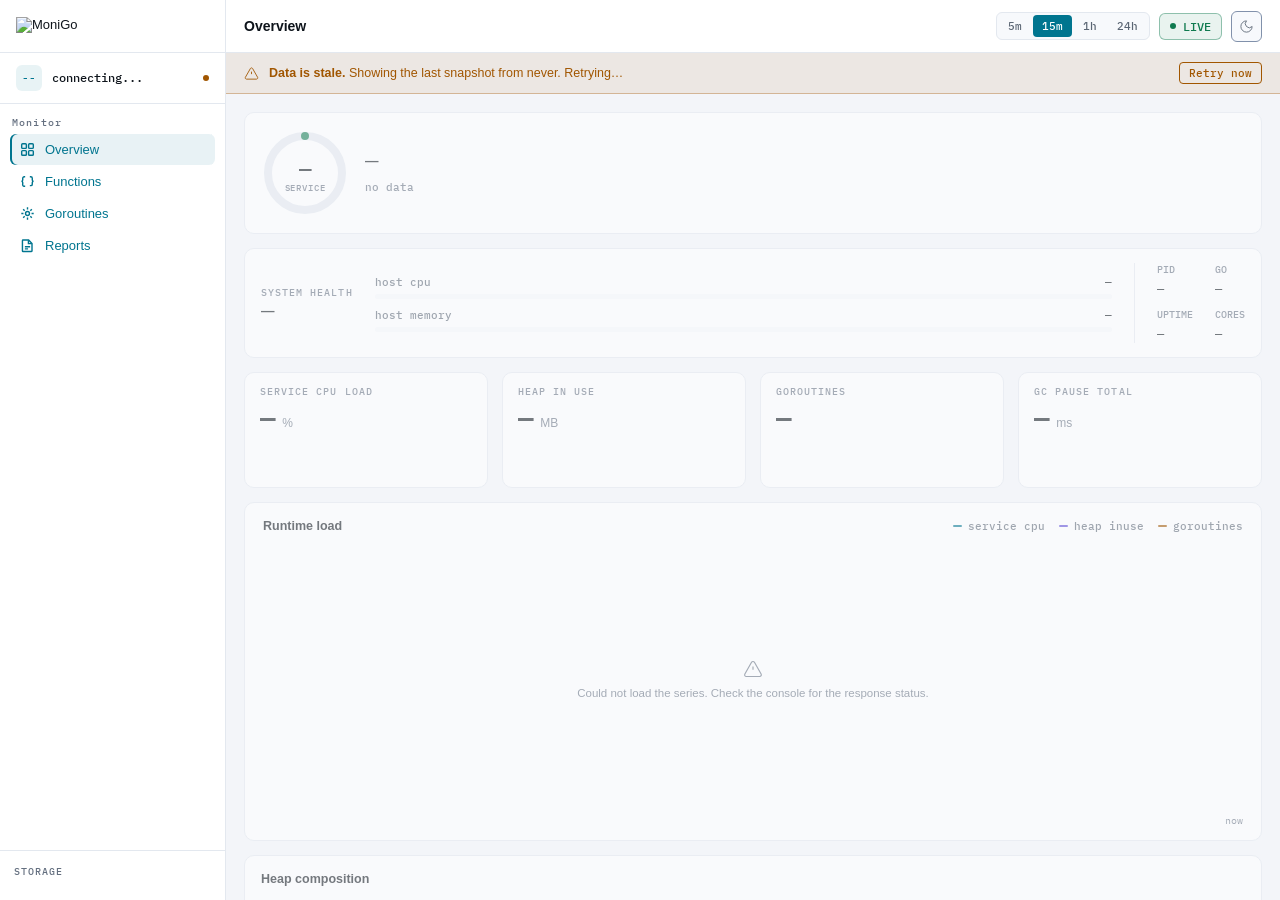
==== commit a3a71197: "fix(dashboard): slow first paint, a panel that would not close, light default Five things from a rev" ====
--- a/static/index.html
+++ b/static/index.html
@@ -10,7 +10,7 @@
     <link rel="stylesheet" href="./css/monigo-styles.css">
 </head>
 
-<body class="mg">
+<body class="mg" data-theme="light">
 
     <svg xmlns="http://www.w3.org/2000/svg" style="display:none" aria-hidden="true" focusable="false">
       <symbol id="i-menu" viewBox="0 0 24 24"><path d="M4 6h16M4 12h16M4 18h16"/></symbol>
@@ -29,6 +29,10 @@
   <nav class="mg-rail">
     <div class="mg-rail__brand">
       <img src="./assets/monigo-icon.png" alt="MoniGo">
+      <!-- Filled from /service-info, which reads it from build info. Left empty
+           and hidden when the version is not knowable, rather than carrying a
+           literal that goes stale. -->
+      <span class="mg-version" id="mg-version" hidden></span>
     </div>
 
     <div class="mg-svc">
--- a/static/css/monigo-design.css
+++ b/static/css/monigo-design.css
@@ -243,6 +243,10 @@
   padding: 4px 6px; border-radius: var(--r-sm);
 }
 
+/* The badge is empty until /service-info answers, and stays empty when the
+   version is not knowable. [hidden] alone loses to the rule above. */
+.mg-version[hidden] { display: none; }
+
 .mg-svc {
   padding: 12px 16px; display: flex; align-items: center; gap: 10px;
   border-bottom: 1px solid var(--line);
@@ -579,3 +583,106 @@
  * mockup's own renderers, which this dashboard does not use -- so they are
  * removed rather than renamed.
  */
+
+/* ------------------------------------------------------------ connection state
+ *
+ * A dashboard that keeps showing numbers after the process stops answering is
+ * worse than one that shows nothing: the numbers look current. The banner says
+ * what happened and when the reading is from, and the content dims so it
+ * cannot be read as live.
+ */
+
+.mg-note {
+  display: flex;
+  align-items: center;
+  gap: 10px;
+  padding: 9px 18px;
+  font-size: var(--t-body);
+  border-bottom: 1px solid transparent;
+}
+
+.mg-note[hidden] {
+  display: none;
+}
+
+.mg-note--bad {
+  background: color-mix(in srgb, var(--bad) 10%, transparent);
+  border-bottom-color: color-mix(in srgb, var(--bad) 34%, transparent);
+  color: var(--bad);
+}
+
+.mg-note--warn {
+  background: color-mix(in srgb, var(--warn) 9%, transparent);
+  border-bottom-color: color-mix(in srgb, var(--warn) 34%, transparent);
+  color: var(--warn);
+}
+
+.mg-note .mg-icon {
+  width: 15px;
+  height: 15px;
+  flex: none;
+}
+
+.mg-note b {
+  font-weight: 600;
+}
+
+.mg-note__act {
+  margin-left: auto;
+  flex: none;
+  padding: 3px 9px;
+  border: 1px solid currentColor;
+  border-radius: var(--r-sm);
+  background: none;
+  color: inherit;
+  font: 500 var(--t-mono-s) var(--mono);
+  cursor: pointer;
+  text-decoration: none;
+}
+
+.mg-note__act:hover {
+  background: color-mix(in srgb, currentColor 12%, transparent);
+}
+
+.mg-content.is-stale .mg-card,
+.mg-content.is-stale .mg-tile,
+.mg-content.is-stale .mg-panel {
+  opacity: .55;
+}
+
+.mg-dot.is-stale {
+  background: var(--warn);
+}
+
+.mg-dot.is-down {
+  background: var(--bad);
+  animation: mg-pulse 1.4s infinite;
+}
+
+/* ------------------------------------------- tinted chips in the light theme
+ *
+ * Two components put coloured text on a tint of its own colour: the service
+ * avatar (accent on accent) and the LIVE pill (ok on ok). That reads well on a
+ * dark ground, where a tint darkens toward the panel and contrast holds. On a
+ * light ground the same tint moves the background toward the text instead, and
+ * both fall under 4.5:1 -- measured 3.93 and 3.91.
+ *
+ * The tint is weakened here rather than the palette darkened, because --acc and
+ * --ok are used in many other places that are already correct, and a token
+ * change to fix two chips would move all of them.
+ */
+body[data-theme="light"] .mg-svc__avatar {
+  background: color-mix(in srgb, var(--acc) 9%, transparent);
+}
+
+body[data-theme="light"] .mg-live {
+  background: color-mix(in srgb, var(--ok) 9%, transparent);
+  border-color: color-mix(in srgb, var(--ok) 42%, transparent);
+}
+
+/* The active navigation item is the third instance of the same pattern:
+   accent text on a 15% accent tint, 4.31:1 on a light ground. The inset bar
+   keeps carrying the selection, so weakening the tint costs nothing. */
+body[data-theme="light"] .mg-nav a.is-active {
+  background: color-mix(in srgb, var(--acc) 9%, transparent);
+}
--- a/static/css/monigo-styles.css
+++ b/static/css/monigo-styles.css
@@ -828,6 +828,17 @@
 
 /* Expanded detail ---------------------------------------------------------- */
 
+/*
+ * display:flex beats the hidden attribute, whose whole effect is
+ * `display: none` from the UA stylesheet at the lowest possible precedence.
+ * Without this guard the panel stayed on screen after being closed, and an
+ * unopened row still reserved 31px for an empty box -- which is the gap that
+ * appeared under every row in the table.
+ */
+.mg-fn-detail[hidden] {
+    display: none;
+}
+
 .mg-fn-detail {
     padding: 14px 18px 16px 34px;
     background: var(--inset);
@@ -977,7 +988,10 @@
 
 .mg-plot__svg {
     width: 100%;
-    height: 200px;
+    /* Fills .mg-plot__canvas rather than fixing its own height: the viewBox is
+       preserveAspectRatio="none", so it stretches to whatever the card gives
+       it and the plot keeps the full depth the design draws. */
+    height: 100%;
     display: block;
 }
 
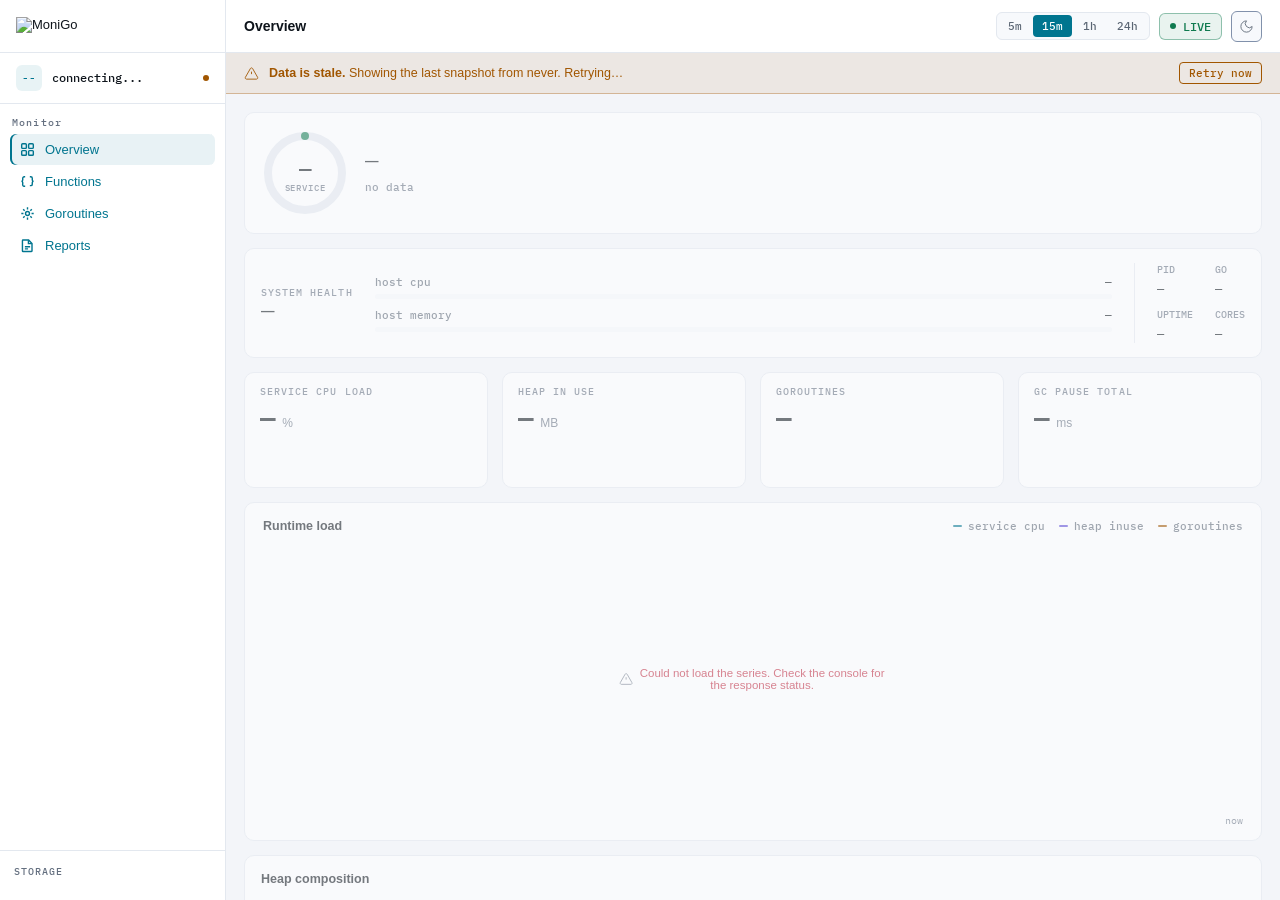
==== commit 813cacd1: "feat(ui): show the version badge always, and make the empty chart legible **The version badge tracks" ====
--- a/static/index.html
+++ b/static/index.html
@@ -257,9 +257,11 @@
             <span data-tick="0"></span><span data-tick="1"></span><span data-tick="2"></span><span data-tick="3"></span><span>now</span>
           </div>
           <div class="mg-plot__empty" id="mg-runtime-load-empty" hidden>
-            <svg class="mg-icon" aria-hidden="true"><use href="#i-alert-triangle"></use></svg>
+            <!-- No warning icon on the waiting state: a process that started a
+                 minute ago has no history yet, which is normal rather than
+                 wrong. The icon stays with the failure message below. -->
             <span id="mg-runtime-load-short">Not enough history yet. Samples are written every <b id="mg-sync-freq">5m</b>.</span>
-            <span id="mg-runtime-load-failed" hidden>Could not load the series. Check the console for the response status.</span>
+            <span id="mg-runtime-load-failed" hidden><svg class="mg-icon" aria-hidden="true"><use href="#i-alert-triangle"></use></svg> Could not load the series. Check the console for the response status.</span>
           </div>
         </div>
         <div class="mg-plot__gutter" aria-hidden="true"></div>
--- a/static/css/monigo-styles.css
+++ b/static/css/monigo-styles.css
@@ -1032,3 +1032,38 @@
 .mg-plot__at {
     color: var(--ink-subtle);
 }
+
+/* The waiting message sits over the grid, so it needs a line-box of its own
+   rather than the centred column it used when the plot was blank. */
+.mg-plot__empty {
+    position: absolute;
+    inset: 0;
+    display: flex;
+    flex-direction: column;
+    align-items: center;
+    justify-content: center;
+    gap: var(--s-2);
+    padding: 0 var(--s-6);
+    text-align: center;
+    pointer-events: none;
+}
+
+.mg-plot__empty[hidden] {
+    display: none;
+}
+
+.mg-plot__empty > span {
+    max-width: 42ch;
+    text-wrap: pretty;
+}
+
+#mg-runtime-load-failed {
+    display: inline-flex;
+    align-items: center;
+    gap: var(--s-2);
+    color: var(--crit-text);
+}
+
+#mg-runtime-load-failed[hidden] {
+    display: none;
+}
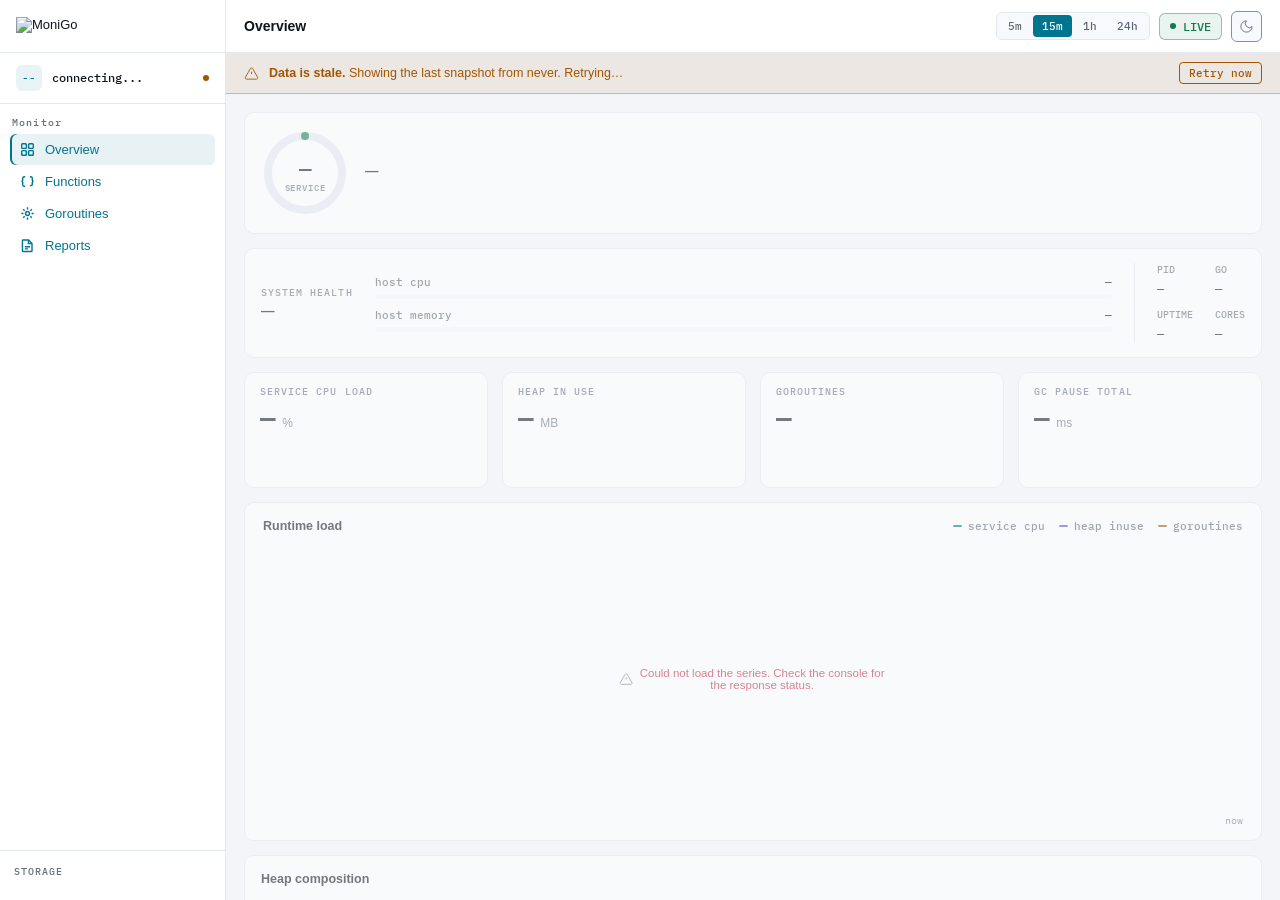
==== commit cfbc0e66: "fix(dashboard): heap maths, and staleness on every page not just one From a detailed pass over the r" ====
--- a/static/index.html
+++ b/static/index.html
@@ -132,7 +132,6 @@
         <div class="mg-health-status">
           <span class="mg-health-status__state" id="mg-svc-state">—</span>
           <span class="mg-health-status__detail" id="mg-svc-detail"></span>
-          <span class="mg-health-status__stamp" id="mg-svc-stamp">last check —</span>
         </div>
       </section>
 
@@ -270,9 +269,16 @@
       <section class="mg-card mg-heap-comp" aria-labelledby="mg-heap-comp-title">
         <h2 class="mg-panel-title" id="mg-heap-comp-title">Heap composition</h2>
 
+        <!--
+             Two segments, not four. Go's heap partitions exactly:
+               HeapSys = HeapInuse + HeapIdle
+             Alloc is live objects *inside* the in-use spans and HeapReleased is
+             a subset of the idle ones, so putting either in the bar counts the
+             same bytes twice. Both stay in the legend, which reads them as the
+             nested quantities they are.
+        -->
         <div class="mg-heap-bar" role="img" aria-label="Heap composition proportions">
           <div class="mg-heap-bar__seg mg-heap-bar__seg--inuse" id="mg-heap-seg-inuse"></div>
-          <div class="mg-heap-bar__seg mg-heap-bar__seg--alloc" id="mg-heap-seg-alloc"></div>
           <div class="mg-heap-bar__seg mg-heap-bar__seg--idle"  id="mg-heap-seg-idle"></div>
         </div>
 
@@ -284,7 +290,7 @@
           </li>
           <li class="mg-heap-legend__row">
             <i class="mg-heap-swatch mg-heap-swatch--alloc" aria-hidden="true"></i>
-            <span class="mg-heap-legend__label">Alloc</span>
+            <span class="mg-heap-legend__label">Alloc <em>in use</em></span>
             <span class="mg-heap-legend__value" id="mg-heap-val-alloc">—</span>
           </li>
           <li class="mg-heap-legend__row">
@@ -294,7 +300,7 @@
           </li>
           <li class="mg-heap-legend__row">
             <i class="mg-heap-swatch mg-heap-swatch--released" aria-hidden="true"></i>
-            <span class="mg-heap-legend__label">HeapReleased</span>
+            <span class="mg-heap-legend__label">HeapReleased <em>of idle</em></span>
             <span class="mg-heap-legend__value" id="mg-heap-val-released">—</span>
           </li>
         </ul>
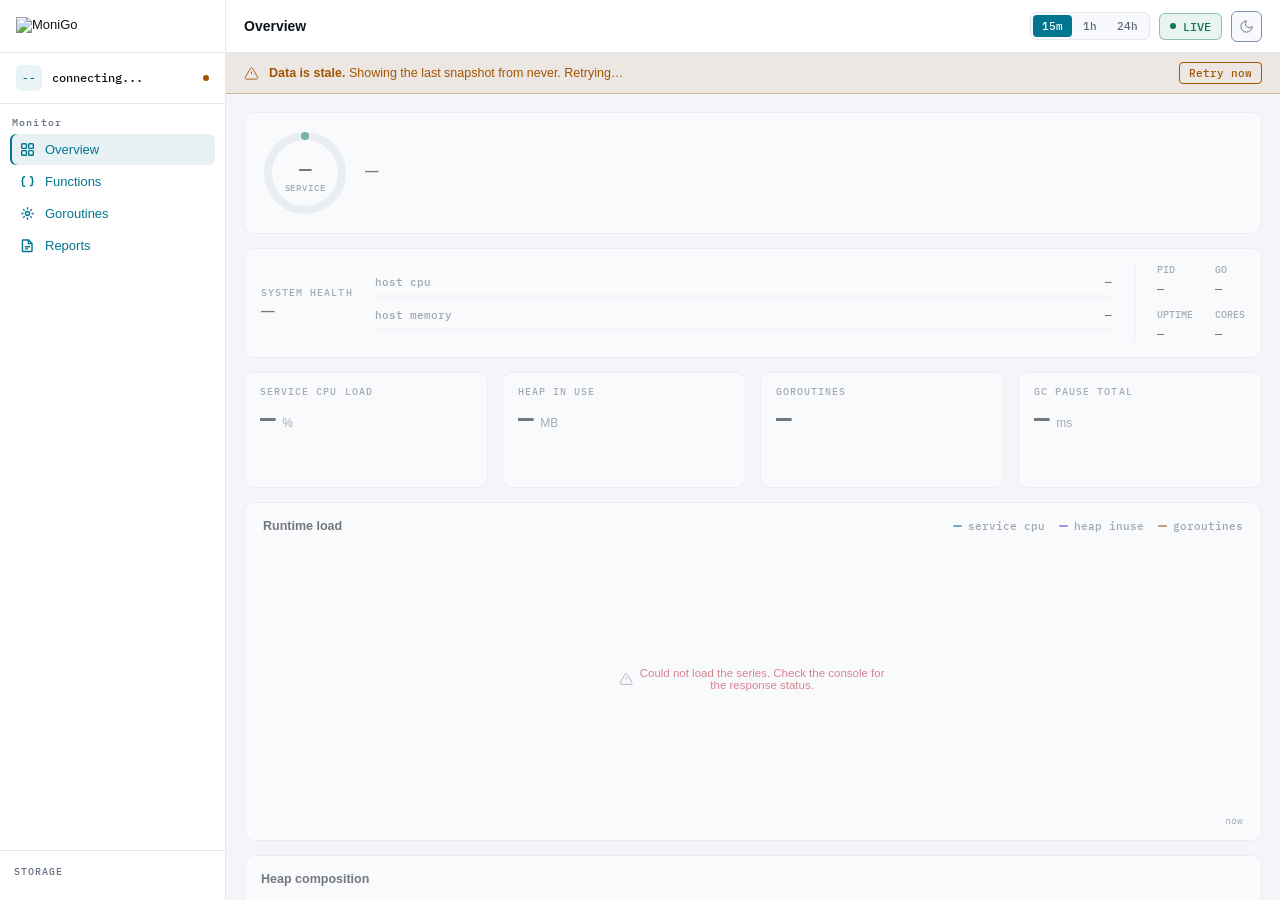
==== commit 63c58b11: "fix(dashboard): follow-ups from an audit of the rebuilt UI **A window predating startup returned HTT" ====
--- a/static/index.html
+++ b/static/index.html
@@ -84,8 +84,10 @@
       <span class="mg-top__title">Overview</span>
       <span class="mg-top__sub" id="mg-asof"></span>
       <div class="mg-top__right">
-        <div class="mg-range" id="mg-range" role="group" aria-label="Chart time range">
-          <button type="button" class="mg-range-seg" data-range="5m" aria-pressed="false">5m</button>
+        <!-- No 5m window: at the default 5m sync interval it can never hold the
+         two samples a line needs, so it was an option that could only ever
+         show the empty state. -->
+    <div class="mg-range" id="mg-range" role="group" aria-label="Chart time range">
           <button type="button" class="mg-range-seg is-active" data-range="15m" aria-pressed="true">15m</button>
           <button type="button" class="mg-range-seg" data-range="1h" aria-pressed="false">1h</button>
           <button type="button" class="mg-range-seg" data-range="24h" aria-pressed="false">24h</button>
--- a/static/css/monigo-styles.css
+++ b/static/css/monigo-styles.css
@@ -732,13 +732,15 @@
 }
 
 .mg-fn-table {
-    min-width: 720px;
+    /* Eight columns need more room before the wrapper starts scrolling. */
+    min-width: 900px;
 }
 
 .mg-fn-thead,
 .mg-fn-row {
     display: grid;
-    grid-template-columns: minmax(0, 1fr) 110px 110px 90px 110px;
+    /* name | calls | exec | p50 | p95 | mem | goro | last */
+    grid-template-columns: minmax(0, 1fr) 80px 100px 90px 90px 100px 80px 100px;
     gap: var(--s-4);
     align-items: center;
 }
@@ -810,6 +812,9 @@
 }
 
 .mg-fn-exec,
+.mg-fn-calls,
+.mg-fn-p50,
+.mg-fn-p95,
 .mg-fn-mem,
 .mg-fn-gor,
 .mg-fn-last {
@@ -822,7 +827,14 @@
     font-weight: 600;
 }
 
-.mg-fn-last {
+.mg-fn-last,
+.mg-fn-calls {
+    color: var(--ink-muted);
+}
+
+/* Approximate values, so they should not compete with the measured ones. */
+.mg-fn-p50,
+.mg-fn-p95 {
     color: var(--ink-muted);
 }
 
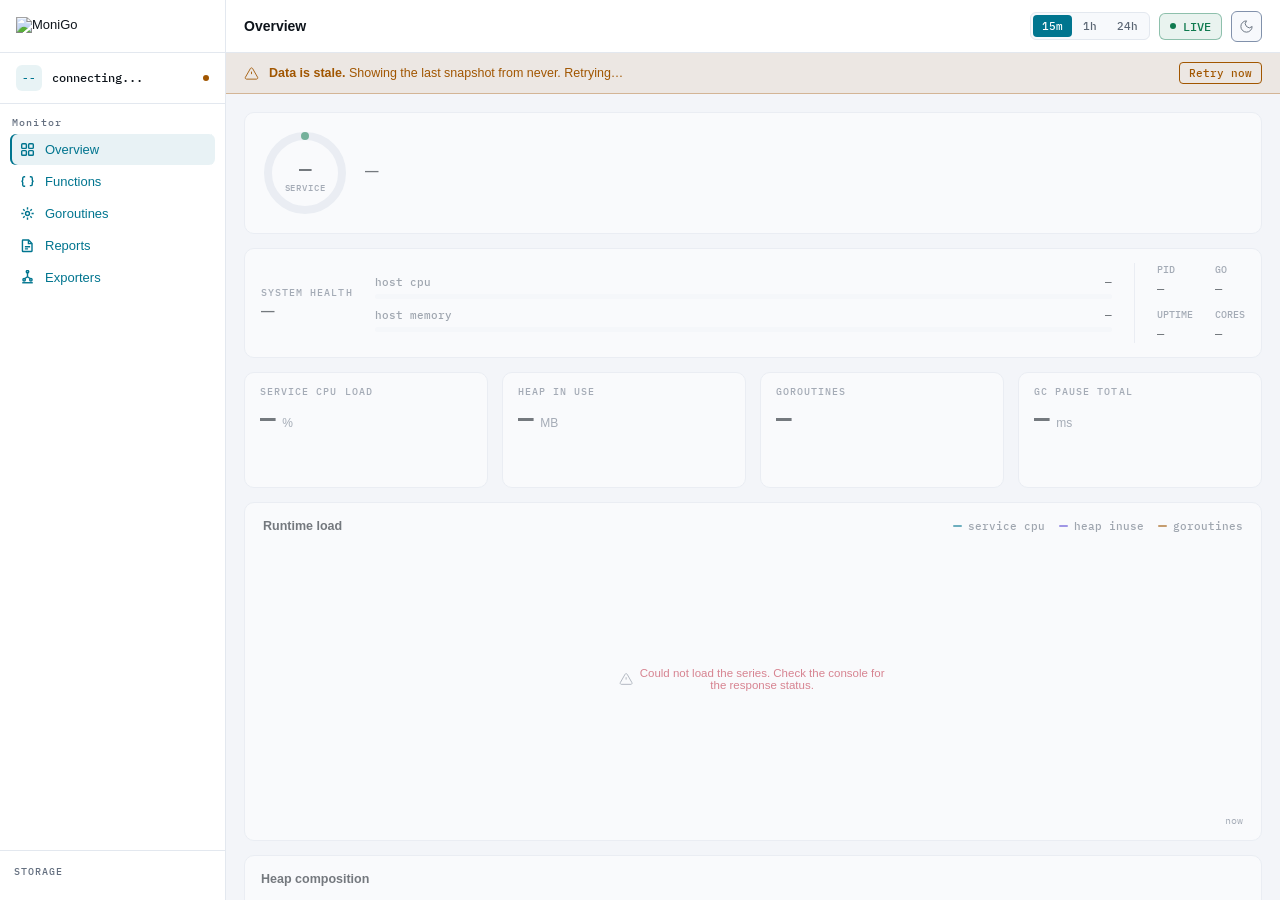
==== commit 76731e47: "feat(dashboard): Exporters page, with honest push and pull status Closes #67. This was the last entr" ====
--- a/static/index.html
+++ b/static/index.html
@@ -63,6 +63,10 @@
       <a href="./reports.html">
         <svg viewBox="0 0 16 16" fill="none" stroke="currentColor" stroke-width="1.5" aria-hidden="true"><path d="M3.2 2.2h6l3.6 3.6v8a.6.6 0 0 1-.6.6H3.2a.6.6 0 0 1-.6-.6V2.8a.6.6 0 0 1 .6-.6z"></path><path d="M9 2.4V6h3.6M5.2 9.4h5.6M5.2 11.6h3.4"></path></svg>
         <span>Reports</span>
+      </a>
+      <a href="./exporters.html">
+        <svg viewBox="0 0 16 16" fill="none" stroke="currentColor" stroke-width="1.5" aria-hidden="true"><path d="M8 1.8v5.4M8 7.2 4.4 9.6M8 7.2l3.6 2.4"></path><circle cx="8" cy="1.8" r="1.3"></circle><circle cx="4.4" cy="10.4" r="1.3"></circle><circle cx="11.6" cy="10.4" r="1.3"></circle><path d="M2.4 13.6h11.2"></path></svg>
+        <span>Exporters</span>
       </a>
     </div>
 
--- a/static/css/monigo-design.css
+++ b/static/css/monigo-design.css
@@ -287,6 +287,12 @@
 }
 .mg-nav svg { width: 15px; height: 15px; flex: none; }
 .mg-badge { margin-left: auto; font: 500 10px var(--mono); color: var(--dim2); }
+
+/* On the active item the badge sits on the accent tint rather than the panel,
+   where --dim2 measures 4.43:1 -- under the floor for 10px text. The item's
+   label is already --acc and clears it there, so the badge inherits that
+   instead of carrying a second tone on the same background. */
+.mg-nav a.is-active .mg-badge { color: inherit; }
 .mg-badge:empty { display: none; }
 
 .mg-rail__foot {
--- a/static/css/monigo-styles.css
+++ b/static/css/monigo-styles.css
@@ -1079,3 +1079,101 @@
 #mg-runtime-load-failed[hidden] {
     display: none;
 }
+
+/* ---------------------------------------------------------------- exporters
+   Push and pull exporters do not share a vocabulary, so the card renders a
+   different set of facts for each rather than forcing both into one shape. */
+
+.mg-exp-grid {
+    display: grid;
+    grid-template-columns: repeat(auto-fill, minmax(320px, 1fr));
+    gap: 14px;
+}
+
+.mg-exp-card {
+    display: flex;
+    flex-direction: column;
+    gap: 12px;
+    padding: 16px;
+}
+
+.mg-exp-head {
+    display: flex;
+    align-items: center;
+    gap: 9px;
+}
+
+.mg-exp-name {
+    font-weight: 600;
+    font-size: var(--t-body);
+}
+
+.mg-exp-kind {
+    font: 500 var(--t-micro) var(--mono);
+    letter-spacing: .04em;
+    text-transform: uppercase;
+    color: var(--ink-subtle);
+    border: 1px solid var(--hairline);
+    border-radius: var(--r-sm);
+    padding: 1px 6px;
+}
+
+.mg-exp-state {
+    margin-left: auto;
+    font: 600 var(--t-micro) var(--mono);
+    letter-spacing: .05em;
+    text-transform: uppercase;
+    border-radius: var(--r-sm);
+    padding: 2px 8px;
+}
+
+.mg-exp-state.is-ok       { color: var(--ok);   background: var(--ok-tint); }
+.mg-exp-state.is-warn     { color: var(--warn); background: var(--warn-tint); }
+.mg-exp-state.is-bad      { color: var(--bad);  background: var(--crit-tint); }
+.mg-exp-state.is-unknown  { color: var(--ink-subtle); background: var(--unknown-tint); }
+
+.mg-exp-facts {
+    display: grid;
+    grid-template-columns: repeat(auto-fit, minmax(88px, 1fr));
+    gap: 10px 14px;
+}
+
+.mg-exp-fact {
+    display: flex;
+    flex-direction: column;
+    gap: 3px;
+    min-width: 0;
+}
+
+.mg-exp-factlabel {
+    font: 500 var(--t-micro) var(--mono);
+    letter-spacing: .05em;
+    text-transform: uppercase;
+    color: var(--ink-subtle);
+}
+
+.mg-exp-factvalue {
+    font: 600 var(--t-body-s) var(--mono);
+    color: var(--ink);
+    overflow-wrap: anywhere;
+}
+
+.mg-exp-factvalue.is-bad { color: var(--bad); }
+
+/* The error is the widest thing on the card and the least predictable, so it
+   gets its own full-width row and wraps rather than truncating -- a clipped
+   gRPC error is usually clipped exactly where the cause was. */
+.mg-exp-error {
+    font: 400 var(--t-code) / var(--t-code-lh) var(--mono);
+    color: var(--bad);
+    background: var(--crit-tint);
+    border-radius: var(--r-sm);
+    padding: 8px 10px;
+    overflow-wrap: anywhere;
+}
+
+.mg-exp-note {
+    font: 400 var(--t-micro) / var(--t-micro-lh) var(--sans);
+    color: var(--ink-subtle);
+    text-wrap: pretty;
+}
